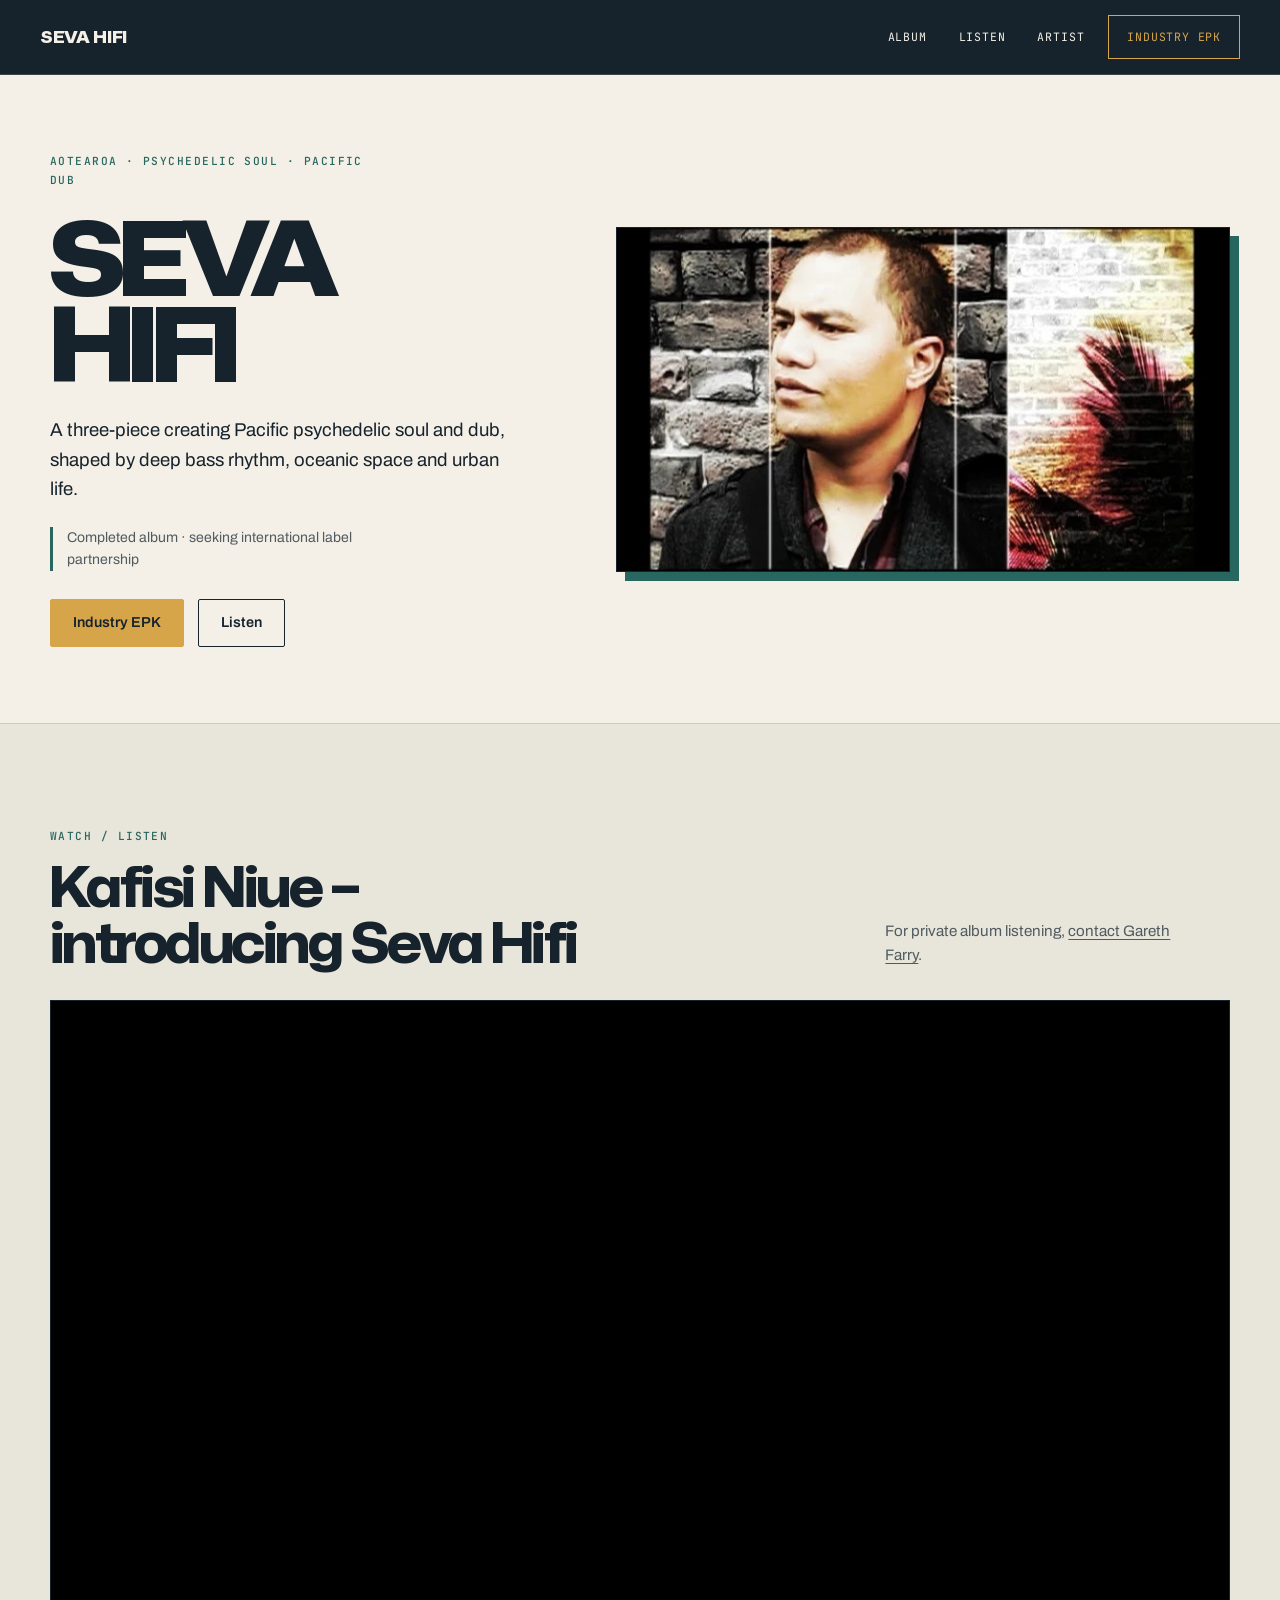
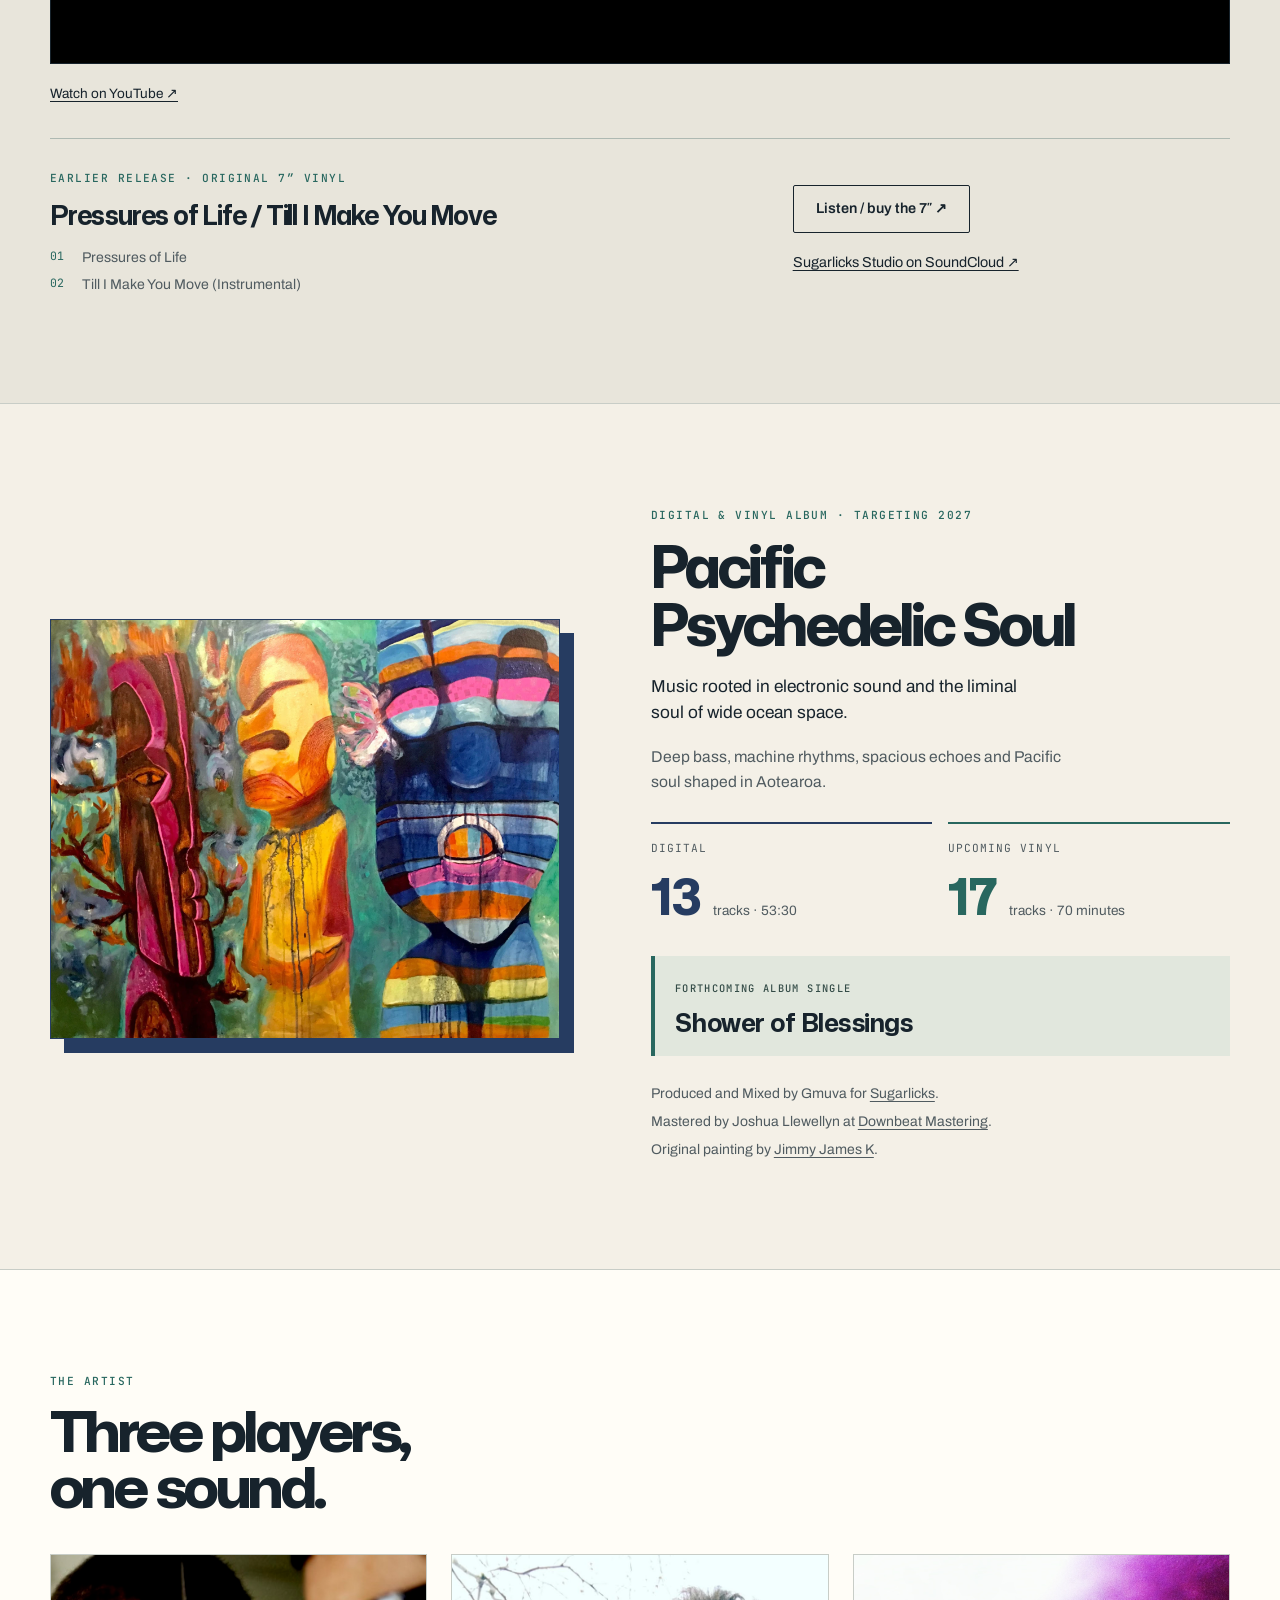
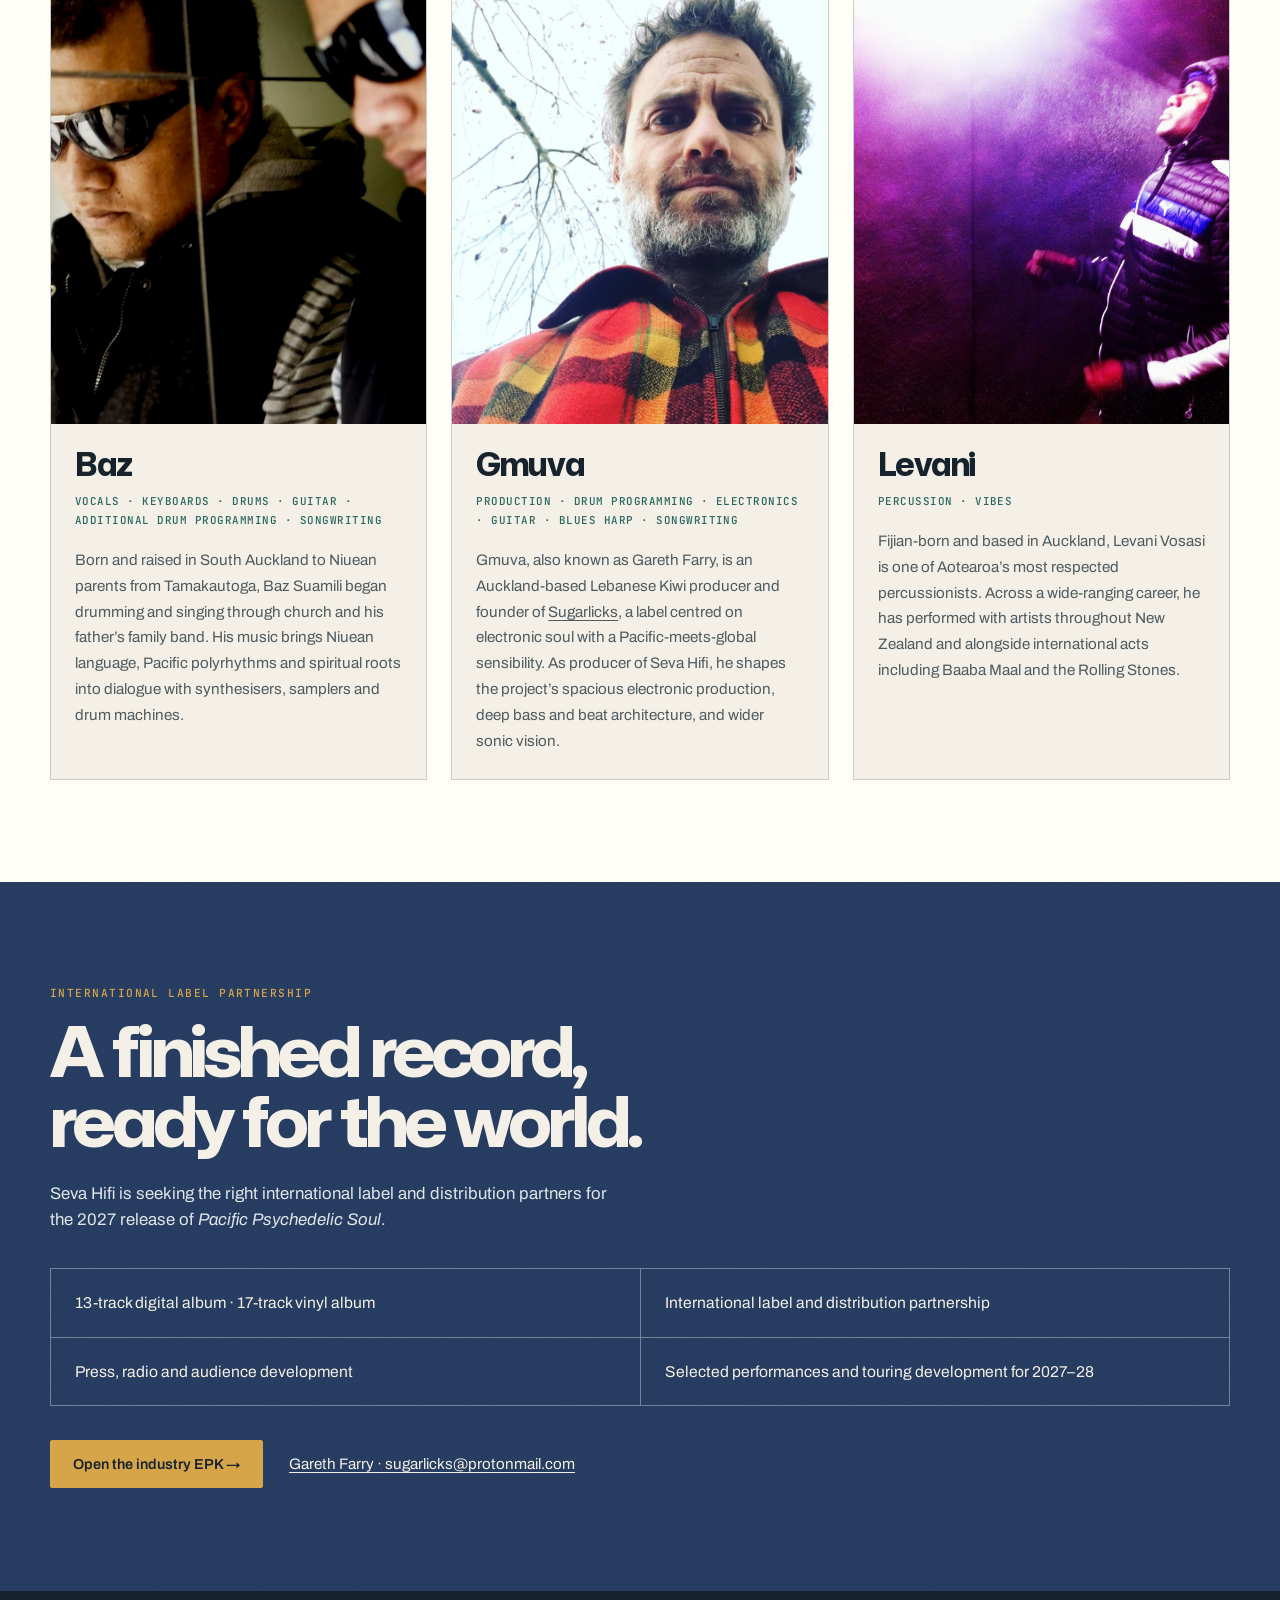
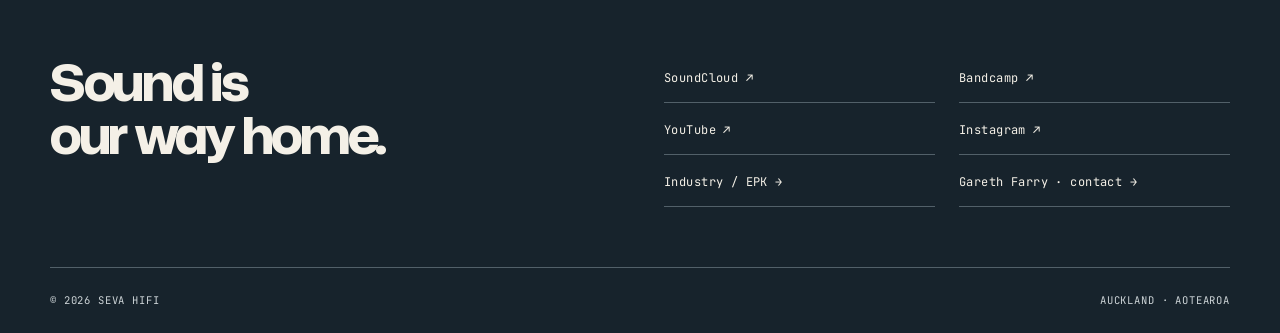
==== index.html @ 287fcb48 "Rebuild artist homepage around listening and industry enquiries Add a split hero with the full lands" ====
<!doctype html>
<html lang="en-NZ">
<head>
<meta charset="utf-8"/>
<meta name="viewport" content="width=device-width, initial-scale=1"/>
<title>Seva Hifi – Pacific Psychedelic Soul</title>
<meta name="description" content="Seva Hifi makes Pacific psychedelic soul and dub. Explore Pacific Psychedelic Soul, hear the music and open the industry EPK."/>
<meta property="og:title" content="Seva Hifi – Pacific Psychedelic Soul"/>
<meta property="og:description" content="A completed album seeking an international label partner. Pacific Psychedelic Soul: 13 tracks digital, 17 tracks vinyl."/>
<meta property="og:image" content="assets/images/seva-hifi-social-preview.jpg"/>
<meta property="og:type" content="website"/>
<meta name="theme-color" content="#f4f0e7"/>
<link href="favicon.svg" rel="icon" type="image/svg+xml"/>
<link href="https://fonts.googleapis.com" rel="preconnect"/>
<link href="https://fonts.gstatic.com" rel="preconnect" crossorigin/>
<link href="https://fonts.googleapis.com/css2?family=Archivo:wght@400;500;600&amp;family=JetBrains+Mono:wght@400;500&amp;display=swap" rel="stylesheet"/>
<link href="assets/fonts/Mona-Sans.woff2" rel="preload" as="font" type="font/woff2" crossorigin="anonymous"/>
<link href="assets/css/style.css?v=4-layout" rel="stylesheet"/>
</head>
<body>
<a class="skip-link" href="#main">Skip to content</a>
<nav class="site-nav" aria-label="Main navigation">
  <div class="nav-inner">
    <a class="nav-mark" href="#top">Seva Hifi</a>
    <div class="nav-links">
      <a href="#album">Album</a>
      <a class="nav-secondary" href="#watch">Listen</a>
      <a class="nav-secondary" href="#artists">Artist</a>
      <a class="nav-epk" href="epk/">Industry EPK</a>
    </div>
  </div>
</nav>
<main id="main">
<section class="hero" id="top" aria-labelledby="artist-name">
  <div class="section-inner hero-grid">
    <div class="hero-copy">
      <p class="eyebrow">Aotearoa · Psychedelic soul · Pacific dub</p>
      <h1 class="wordmark" id="artist-name">Seva<br/>Hifi</h1>
      <p class="hero-intro">A three-piece creating Pacific psychedelic soul and dub, shaped by deep bass rhythm, oceanic space and urban life.</p>
      <p class="hero-status">Completed album · seeking international label partnership</p>
      <div class="actions hero-actions">
        <a class="button button-primary" href="epk/">Industry EPK</a>
        <a class="button button-secondary" href="#watch">Listen</a>
      </div>
    </div>
    <figure class="hero-photo">
      <picture>
        <source srcset="assets/images/baz-poster-hero.webp" type="image/webp"/>
        <img src="assets/images/baz-poster-hero.jpg" alt="Baz Suamili, vocalist of Seva Hifi, against a brick wall" width="640" height="359" fetchpriority="high"/>
      </picture>
    </figure>
  </div>
</section>
<section class="section watch-section" id="watch" aria-labelledby="watch-title">
  <div class="section-inner">
    <div class="watch-heading">
      <div>
        <p class="kicker">Watch / listen</p>
        <h2 id="watch-title">Kafisi Niue –<br/>introducing Seva Hifi</h2>
      </div>
      <p class="watch-intro">For private album listening, <a href="mailto:sugarlicks@protonmail.com?subject=Seva%20Hifi%20%E2%80%93%20private%20album%20listening">contact Gareth Farry</a>.</p>
    </div>
    <div class="video-embed"><iframe id="seva-video" src="https://www.youtube-nocookie.com/embed/HJduRPhpvyc?enablejsapi=1&amp;playsinline=1&amp;origin=https%3A%2F%2Fsugarlicks.github.io" title="Kafisi Niue – introducing Seva Hifi" loading="lazy" referrerpolicy="strict-origin-when-cross-origin" allow="accelerometer; encrypted-media; gyroscope; picture-in-picture; web-share" allowfullscreen></iframe></div>
    <p class="watch-note"><a href="https://www.youtube.com/watch?v=HJduRPhpvyc" target="_blank" rel="noopener">Watch on YouTube ↗</a></p>
    <aside class="catalogue-release" id="first-transmission" aria-labelledby="seven-inch-title">
      <div class="catalogue-copy">
        <p class="kicker">Earlier release · original 7″ vinyl</p>
        <h3 id="seven-inch-title">Pressures of Life / Till I Make You Move</h3>
        <ol class="track-list"><li><span class="track-no">01</span><span>Pressures of Life</span><span></span></li><li><span class="track-no">02</span><span>Till I Make You Move (Instrumental)</span><span></span></li></ol>
      </div>
      <div class="release-actions">
        <a class="button button-secondary" href="https://sevahifi.bandcamp.com/album/pressures-of-life" target="_blank" rel="noopener">Listen / buy the 7″ ↗</a>
        <a class="text-link" href="https://soundcloud.com/sugarlicks_studio" target="_blank" rel="noopener">Sugarlicks Studio on SoundCloud ↗</a>
      </div>
    </aside>
  </div>
</section>
<section class="section album-section" id="album" aria-labelledby="album-title">
  <div class="section-inner album-grid">
    <figure class="album-art">
      <div class="frame">
        <picture>
          <source srcset="assets/images/pacific-psychedelic-soul-cover.webp" type="image/webp"/>
          <img src="assets/images/pacific-psychedelic-soul-cover.jpg" alt="Pacific Psychedelic Soul cover painting, with layered figures in blue, ochre, green and pink" width="1800" height="1479" loading="lazy"/>
        </picture>
      </div>
    </figure>
    <div class="album-copy">
      <p class="kicker">Digital &amp; vinyl album · targeting 2027</p>
      <h2 id="album-title">Pacific Psychedelic Soul</h2>
      <p class="album-deck">Music rooted in electronic sound and the liminal soul of wide ocean space.</p>
      <p class="album-description">Deep bass, machine rhythms, spacious echoes and Pacific soul shaped in Aotearoa.</p>
      <dl class="album-formats" aria-label="Album formats">
        <div class="format-block">
          <dt>Digital</dt>
          <dd><strong>13</strong><span>tracks · 53:30</span></dd>
        </div>
        <div class="format-block">
          <dt>Upcoming vinyl</dt>
          <dd><strong>17</strong><span>tracks · 70 minutes</span></dd>
        </div>
      </dl>
      <div class="next-single">
        <span class="meta">Forthcoming album single</span>
        <strong>Shower of Blessings</strong>
      </div>
      <div class="album-credits" aria-label="Album credits">
        <p>Produced and Mixed by Gmuva for <a href="https://sugarlicks.bandcamp.com/" target="_blank" rel="noopener">Sugarlicks</a>.</p>
        <p>Mastered by Joshua Llewellyn at <a href="https://www.downbeatmastering.co.nz/" target="_blank" rel="noopener">Downbeat Mastering</a>.</p>
        <p>Original painting by <a href="https://www.koratoras.com/" target="_blank" rel="noopener">Jimmy James K</a>.</p>
      </div>
    </div>
  </div>
</section>
<section class="section artists-section" id="artists" aria-labelledby="musicians-title">
  <div class="section-inner">
    <div class="section-heading">
      <p class="kicker">The artist</p>
      <h2 id="musicians-title">Three players,<br/>one sound.</h2>
    </div>
    <div class="artist-grid">
<article class="artist-card baz reveal"><div class="artist-photo"><img alt="Baz Suamili wearing dark sunglasses" src="assets/images/baz-artist.jpg" width="552" height="552" loading="lazy"/></div><div class="artist-info"><h3>Baz</h3><p class="artist-role">Vocals · Keyboards · Drums · Guitar · Additional drum programming · Songwriting</p><p class="artist-bio">Born and raised in South Auckland to Niuean parents from Tamakautoga, Baz Suamili began drumming and singing through church and his father’s family band. His music brings Niuean language, Pacific polyrhythms and spiritual roots into dialogue with synthesisers, samplers and drum machines.</p></div></article>
<article class="artist-card gmuva reveal"><div class="artist-photo"><img alt="Producer Gmuva in a red checked shirt" src="assets/images/gmuva-artist.png" width="1009" height="1058" loading="lazy"/></div><div class="artist-info"><h3>Gmuva</h3><p class="artist-role">Production · Drum programming · Electronics · Guitar · Blues harp · Songwriting</p><p class="artist-bio">Gmuva, also known as Gareth Farry, is an Auckland-based Lebanese Kiwi producer and founder of <a href="https://sugarlicks.bandcamp.com/" target="_blank" rel="noopener">Sugarlicks</a>, a label centred on electronic soul with a Pacific-meets-global sensibility. As producer of Seva Hifi, he shapes the project’s spacious electronic production, deep bass and beat architecture, and wider sonic vision.</p></div></article>
<article class="artist-card levani reveal"><div class="artist-photo"><img alt="Levani Vosasi performing under purple stage lights" src="assets/images/levani-artist.jpg" width="2048" height="1529" loading="lazy"/></div><div class="artist-info"><h3>Levani</h3><p class="artist-role">Percussion · Vibes</p><p class="artist-bio">Fijian-born and based in Auckland, Levani Vosasi is one of Aotearoa’s most respected percussionists. Across a wide-ranging career, he has performed with artists throughout New Zealand and alongside international acts including Baaba Maal and the Rolling Stones.</p></div></article>
    </div>
  </div>
</section>
<section class="section pitch-section" aria-labelledby="pitch-heading">
  <div class="section-inner">
    <p class="kicker">International label partnership</p>
    <h2 id="pitch-heading">A finished record,<br/>ready for the world.</h2>
    <p class="pitch-copy">Seva Hifi is seeking the right international label and distribution partners for the 2027 release of <em>Pacific Psychedelic Soul</em>.</p>
    <ul class="pitch-list">
      <li>13-track digital album · 17-track vinyl album</li>
      <li>International label and distribution partnership</li>
      <li>Press, radio and audience development</li>
      <li>Selected performances and touring development for 2027–28</li>
    </ul>
    <div class="actions pitch-actions">
      <a class="button button-primary" href="epk/">Open the industry EPK →</a>
      <a class="pitch-email" href="mailto:sugarlicks@protonmail.com">Gareth Farry · sugarlicks@protonmail.com</a>
    </div>
  </div>
</section>
<section class="contact-section" id="contact" aria-labelledby="contact-title">
  <div class="section-inner contact-grid">
    <h2 id="contact-title">Sound is<br/>our way home.</h2>
    <div class="contact-links">
      <a href="https://soundcloud.com/sugarlicks_studio" target="_blank" rel="noopener">SoundCloud ↗</a>
      <a href="https://sevahifi.bandcamp.com/album/pressures-of-life" target="_blank" rel="noopener">Bandcamp ↗</a>
      <a href="https://www.youtube.com/@sugarlicks" target="_blank" rel="noopener">YouTube ↗</a>
      <a href="https://www.instagram.com/sevahifi" target="_blank" rel="noopener">Instagram ↗</a>
      <a href="epk/">Industry / EPK →</a>
      <a href="mailto:sugarlicks@protonmail.com">Gareth Farry · contact →</a>
    </div>
  </div>
</section>
</main>
<footer class="site-footer">
  <div class="section-inner footer-inner">
    <span>© <span data-current-year>2026</span> Seva Hifi</span>
    <span>Auckland · Aotearoa</span>
  </div>
</footer>
<script src="assets/js/site.js?v=2"></script>
</body>
</html>
---- assets/css/style.css ----
@font-face {
  font-family: "Mona Sans";
  src: url("../fonts/Mona-Sans.woff2") format("woff2");
  font-style: normal;
  font-weight: 200 900;
  font-stretch: 75% 125%;
  font-display: swap;
}

:root {
  --ink: #17232c;
  --paper: #f4f0e7;
  --paper-deep: #e8e5db;
  --white: #fffdf7;
  --indigo: #263c61;
  --teal: #28675f;
  --ochre: #d7a549;
  --muted: #505b60;
  --muted-on-dark: #cdd4d7;
  --line: #c8cdc7;
  --max: 1180px;
}

* { box-sizing: border-box; }
html { scroll-behavior: smooth; scroll-padding-top: 88px; }
body {
  margin: 0;
  background: var(--paper);
  color: var(--ink);
  font-family: "Archivo", Arial, sans-serif;
  line-height: 1.6;
}
img { display: block; max-width: 100%; height: auto; }
picture { display: block; }
figure, dl, dd { margin: 0; }
a { color: inherit; text-underline-offset: .2em; }
button, a { -webkit-tap-highlight-color: transparent; }
a:focus-visible, button:focus-visible {
  outline: 3px solid var(--teal);
  outline-offset: 5px;
}
h1, h2, h3 {
  font-family: "Mona Sans", "Arial Black", Arial, sans-serif;
  font-weight: 780;
  font-variation-settings: "wght" 780, "wdth" 108, "opsz" 72;
  line-height: 1;
  letter-spacing: -.045em;
}
h2 { margin: 10px 0 24px; font-size: clamp(2.2rem, 4.4vw, 4rem); }
h3 { margin: 0; }
p { margin: 0 0 18px; }
.section-inner { width: min(var(--max), calc(100% - 80px)); margin-inline: auto; }
.section { padding-block: clamp(64px, 8vw, 112px); }
.eyebrow, .kicker, .meta {
  font-family: "JetBrains Mono", monospace;
  font-size: .7rem;
  font-weight: 500;
  line-height: 1.7;
  letter-spacing: .13em;
  text-transform: uppercase;
}
.kicker, .eyebrow { color: var(--teal); }
.kicker { margin-bottom: 12px; }
.skip-link {
  position: fixed; top: -100px; left: 16px; z-index: 200;
  padding: 12px 18px; background: var(--ochre); color: var(--ink);
}
.skip-link:focus { top: 12px; }

.site-nav {
  position: sticky; top: 0; z-index: 100;
  background: var(--ink); color: var(--paper);
  border-bottom: 1px solid rgba(244,240,231,.16);
}
.nav-inner {
  width: min(1320px, calc(100% - 80px)); margin-inline: auto;
  min-height: 74px; display: flex; align-items: center;
  justify-content: space-between; gap: 24px;
}
.nav-mark {
  font-family: "Mona Sans", "Arial Black", Arial, sans-serif;
  font-size: 1.04rem; font-weight: 850;
  font-variation-settings: "wght" 850, "wdth" 115;
  letter-spacing: -.02em; text-transform: uppercase; text-decoration: none;
  flex-shrink: 0;
}
.nav-links { display: flex; align-items: center; gap: 16px; }
.nav-links a {
  min-height: 44px; display: inline-flex; align-items: center; padding: 8px;
  color: var(--paper); font-family: "JetBrains Mono", monospace;
  font-size: .72rem; letter-spacing: .07em; text-transform: uppercase; text-decoration: none;
}
.nav-links a:hover { color: var(--ochre); }
.nav-links a.nav-epk {
  padding-inline: 18px; border: 1px solid var(--ochre); color: var(--ochre);
}
.nav-links a.nav-epk:hover { background: var(--ochre); color: var(--ink); }
.site-nav a:focus-visible { outline-color: var(--ochre); }

.hero { padding-block: clamp(40px, 6vw, 84px); }
.hero-grid {
  display: grid; grid-template-columns: minmax(0,.9fr) minmax(0,1.1fr);
  gap: clamp(32px, 5vw, 72px); align-items: center;
}
.hero-copy { min-width: 0; }
.hero .eyebrow { max-width: 48ch; margin-bottom: 24px; }
.wordmark {
  margin: 0 0 30px; font-size: clamp(4.5rem, 8vw, 7.8rem);
  font-weight: 850; font-variation-settings: "wght" 850, "wdth" 120, "opsz" 72;
  line-height: .84; letter-spacing: -.055em; text-transform: uppercase;
}
.hero-intro { max-width: 42ch; margin-bottom: 22px; font-size: clamp(1rem,1.45vw,1.17rem); }
.hero-status {
  max-width: 40ch; padding-left: 14px; border-left: 3px solid var(--teal);
  color: var(--muted); font-size: .88rem; line-height: 1.55;
}
.hero-photo {
  min-width: 0; margin: 0;
  border: 1px solid var(--ink); box-shadow: 9px 9px 0 var(--teal);
}
.hero-photo picture, .hero-photo img {
  display: block; width: 100%; height: auto;
}
.actions { display: flex; flex-wrap: wrap; align-items: center; gap: 14px; }
.hero-actions { margin-top: 28px; }
.button {
  display: inline-flex; min-height: 48px; justify-content: center; align-items: center;
  padding: 12px 22px; border: 1px solid transparent; border-radius: 2px;
  font-family: "Archivo", Arial, sans-serif; font-size: .9rem;
  font-weight: 600; line-height: 1.3; text-decoration: none;
  transition: background-color .18s ease, color .18s ease;
}
.button-primary { background: var(--ochre); border-color: var(--ochre); color: var(--ink); }
.button-primary:hover { background: #e7ba63; border-color: #e7ba63; }
.button-secondary { border-color: var(--ink); color: var(--ink); background: transparent; }
.button-secondary:hover { background: var(--ink); color: var(--paper); }
.text-link { display: inline-flex; min-height: 44px; align-items: center; font-size: .9rem; }

.watch-section { background: var(--paper-deep); border-block: 1px solid var(--line); }
.watch-heading {
  display: grid; grid-template-columns: minmax(0,1.5fr) minmax(0,.65fr);
  gap: 40px; align-items: end; margin-bottom: 30px;
}
.watch-heading h2 { max-width: 21ch; margin-bottom: 0; }
.watch-intro { margin: 0 0 3px; color: var(--muted); font-size: .95rem; max-width: 32ch; }
.video-embed { aspect-ratio: 16/9; width: 100%; background: #000; border: 1px solid var(--ink); }
.video-embed iframe { display: block; width: 100%; height: 100%; border: 0; }
.watch-note { margin: 8px 0 0; font-size: .85rem; }
.watch-note a { display: inline-flex; min-height: 44px; align-items: center; }
.catalogue-release {
  display: grid; grid-template-columns: minmax(0,1.3fr) minmax(0,.8fr);
  gap: 32px; padding-top: 30px; margin-top: 22px; border-top: 1px solid #aeb9b2;
}
.catalogue-release h3 {
  max-width: 30ch; font-size: clamp(1.3rem,2.1vw,1.7rem);
  line-height: 1.15; font-variation-settings: "wght" 720, "wdth" 100;
}
.track-list { list-style: none; padding: 0; margin: 16px 0 0; }
.track-list li {
  display: grid; grid-template-columns: 24px minmax(0,1fr) auto; gap: 8px;
  margin: 4px 0; font-size: .88rem; color: var(--muted);
}
.track-no { color: var(--teal); font-family: "JetBrains Mono", monospace; font-size: .72rem; }
.release-actions { display: flex; flex-direction: column; align-items: flex-start; justify-content: center; gap: 8px; }

.album-section { background: var(--paper); }
.album-grid {
  display: grid; grid-template-columns: minmax(0,.95fr) minmax(0,1.05fr);
  gap: clamp(40px, 6vw, 88px); align-items: center;
}
.album-art { min-width: 0; padding: 0 14px 14px 0; }
.album-art .frame { border: 1px solid var(--indigo); box-shadow: 14px 14px 0 var(--indigo); }
.album-art img { width: 100%; height: auto; }
.album-copy { min-width: 0; }
.album-copy h2 {
  max-width: 13ch; margin: 12px 0 22px;
  font-size: clamp(2.4rem,4.6vw,4.7rem);
  font-variation-settings: "wght" 780, "wdth" 100, "opsz" 72;
  line-height: .98;
}
.album-deck { max-width: 38ch; font-size: 1.08rem; line-height: 1.5; }
.album-description { max-width: 46ch; color: var(--muted); font-size: .98rem; }
.album-formats { display: grid; grid-template-columns: repeat(2,minmax(0,1fr)); gap: 16px; margin: 28px 0; }
.format-block { border-top: 2px solid var(--indigo); padding: 16px 0 4px; }
.format-block:last-child { border-color: var(--teal); }
.format-block dt {
  margin-bottom: 10px; color: var(--muted);
  font-family: "JetBrains Mono", monospace; font-size: .7rem;
  letter-spacing: .09em; text-transform: uppercase;
}
.format-block dd { display: flex; flex-wrap: wrap; align-items: baseline; column-gap: 12px; }
.format-block strong {
  color: var(--indigo); font-family: "Mona Sans", Arial, sans-serif;
  font-size: 3.15rem; font-weight: 780; line-height: 1.1;
}
.format-block:last-child strong { color: var(--teal); }
.format-block span { font-size: .85rem; color: var(--muted); }
.next-single { padding: 18px 20px; border-left: 4px solid var(--teal); background: #e1e7dd; }
.next-single .meta { color: #344c47; font-size: .65rem; }
.next-single strong {
  display: block; margin-top: 8px;
  font-family: "Mona Sans", Arial, sans-serif; font-size: clamp(1.3rem,2vw,1.7rem);
  font-weight: 720; line-height: 1.2; letter-spacing: -.02em;
}
.album-credits { margin-top: 26px; font-size: .875rem; line-height: 1.65; color: var(--muted); }
.album-credits p { margin: 0 0 5px; }

.artists-section { background: var(--white); border-top: 1px solid var(--line); }
.section-heading { margin-bottom: 38px; }
.section-heading h2 { margin-bottom: 0; }
.artist-grid { display: grid; grid-template-columns: repeat(3,minmax(0,1fr)); gap: 24px; }
.artist-card {
  display: flex; flex-direction: column; min-width: 0;
  border: 1px solid var(--line); background: var(--paper);
}
.artist-photo { aspect-ratio: 4/5; background: var(--paper-deep); overflow: hidden; }
.artist-photo img { width: 100%; height: 100%; object-fit: cover; }
.artist-card.baz img { object-position: 50% 28%; }
.artist-card.gmuva img { object-position: 50% 35%; }
.artist-card.levani img { object-position: 50% 24%; }
.artist-info { padding: 24px; }
.artist-info h3 {
  margin-bottom: 12px; font-size: 2rem;
  font-variation-settings: "wght" 780, "wdth" 105;
}
.artist-role {
  color: var(--teal); font-family: "JetBrains Mono", monospace;
  font-size: .68rem; font-weight: 500; line-height: 1.75;
  letter-spacing: .045em; text-transform: uppercase;
  margin: 0 0 18px;
}
.artist-bio { max-width: 44ch; margin: 0; font-size: .95rem; line-height: 1.7; color: var(--muted); }

.pitch-section {
  position: relative; color: var(--paper); background: var(--indigo);
  background-image: repeating-linear-gradient(120deg,transparent,transparent 5px,rgba(244,240,231,.014) 5px,rgba(244,240,231,.014) 6px);
}
.pitch-section .kicker { color: var(--ochre); }
.pitch-section h2 {
  max-width: 22ch; font-size: clamp(2.6rem,5.4vw,5.2rem); line-height: 1.02;
  font-variation-settings: "wght" 780, "wdth" 108, "opsz" 72;
}
.pitch-copy { max-width: 58ch; color: #e0e5e7; font-size: 1.05rem; }
.pitch-list {
  display: grid; grid-template-columns: repeat(2,minmax(0,1fr));
  margin: 34px 0; padding: 0; list-style: none;
  border-top: 1px solid #74839a; border-left: 1px solid #74839a;
}
.pitch-list li {
  padding: 22px 24px; border-right: 1px solid #74839a; border-bottom: 1px solid #74839a;
  font-size: .98rem; line-height: 1.5;
}
.pitch-actions { gap: 14px 26px; }
.pitch-email {
  min-height: 48px; display: inline-flex; align-items: center;
  font-size: .95rem; overflow-wrap: anywhere;
}
.pitch-section a:focus-visible { outline-color: var(--ochre); }

.contact-section { padding-block: 64px 36px; background: var(--ink); color: var(--paper); }
.contact-grid { display: grid; grid-template-columns: minmax(0,1fr) minmax(0,1fr); gap: 48px; align-items: start; }
.contact-grid h2 { margin: 0; font-size: clamp(2.1rem,4vw,3.4rem); line-height: 1.05; }
.contact-links { display: grid; grid-template-columns: repeat(2,minmax(0,1fr)); gap: 4px 24px; }
.contact-links a {
  display: flex; align-items: center; min-height: 48px; padding-block: 10px;
  border-bottom: 1px solid #526069; font-family: "JetBrains Mono", monospace;
  font-size: .75rem; letter-spacing: .035em; text-decoration: none;
}
.contact-links a:hover { color: var(--ochre); }
.contact-section a:focus-visible { outline-color: var(--ochre); }
.site-footer { background: var(--ink); color: var(--muted-on-dark); padding-block: 24px; }
.footer-inner {
  display: flex; justify-content: space-between; gap: 20px;
  border-top: 1px solid #526069; padding-top: 24px;
  font-family: "JetBrains Mono", monospace; font-size: .66rem;
  letter-spacing: .08em; text-transform: uppercase;
}
.reveal { opacity: 1; transform: none; }

@media (max-width: 900px) {
  .hero-grid { grid-template-columns: minmax(0,1fr) minmax(0,1fr); gap: 32px; }
  .wordmark { font-size: clamp(4rem,8.5vw,6rem); }
  .album-grid { gap: 36px; }
  .artist-grid { gap: 16px; }
  .artist-info { padding: 20px; }
}
@media (max-width: 800px) {
  .section-inner, .nav-inner { width: calc(100% - 40px); }
  .hero-grid, .album-grid, .watch-heading, .catalogue-release, .contact-grid { grid-template-columns: minmax(0,1fr); }
  .hero { padding-block: 38px 48px; }
  .wordmark { font-size: clamp(4rem,16vw,6.5rem); margin-bottom: 24px; }
  .hero-intro { max-width: 42ch; font-size: 1.05rem; }
  .hero-photo { max-width: 640px; margin-top: 8px; margin-right: 9px; }
  .watch-heading { gap: 22px; }
  .watch-intro { max-width: 48ch; }
  .catalogue-release { gap: 24px; }
  .album-grid { gap: 42px; }
  .album-art { width: min(560px,100%); }
  .album-copy h2 { font-size: clamp(2.35rem,7vw,3.9rem); }
  .artist-grid { grid-template-columns: minmax(0,1fr); gap: 30px; }
  .artist-card { width: min(560px,100%); margin-inline: auto; }
  .artist-info { padding: 26px; }
  .contact-grid { gap: 30px; }
}
@media (max-width: 560px) {
  .nav-inner { width: calc(100% - 32px); min-height: 66px; gap: 12px; }
  .nav-mark { font-size: .88rem; }
  .nav-links { gap: 6px; }
  .nav-links a { font-size: .66rem; padding-inline: 8px; }
  .nav-links a.nav-epk { padding-inline: 12px; }
  .nav-links .nav-secondary { display: none; }
  .hero .eyebrow { max-width: 39ch; font-size: .65rem; }
  .section { padding-block: 56px; }
  .watch-heading h2 { font-size: clamp(2rem,7vw,2.5rem); }
  .album-copy h2 { font-size: clamp(2.3rem,8vw,3rem); }
  .album-formats { gap: 20px; }
  .format-block dd { display: block; }
  .format-block span { display: block; margin-top: 5px; }
  .pitch-section h2 { font-size: clamp(2.4rem,8vw,3.2rem); }
  .pitch-list { grid-template-columns: minmax(0,1fr); }
  .pitch-list li { padding: 18px; }
  .pitch-actions { align-items: flex-start; }
  .pitch-email { max-width: 100%; font-size: .88rem; }
  .contact-links { gap: 4px 18px; }
  .contact-links a { font-size: .7rem; }
  .footer-inner { flex-direction: column; gap: 8px; }
}
@media (prefers-reduced-motion: reduce) {
  html { scroll-behavior: auto; }
  *, *::before, *::after { animation: none !important; transition: none !important; }
}
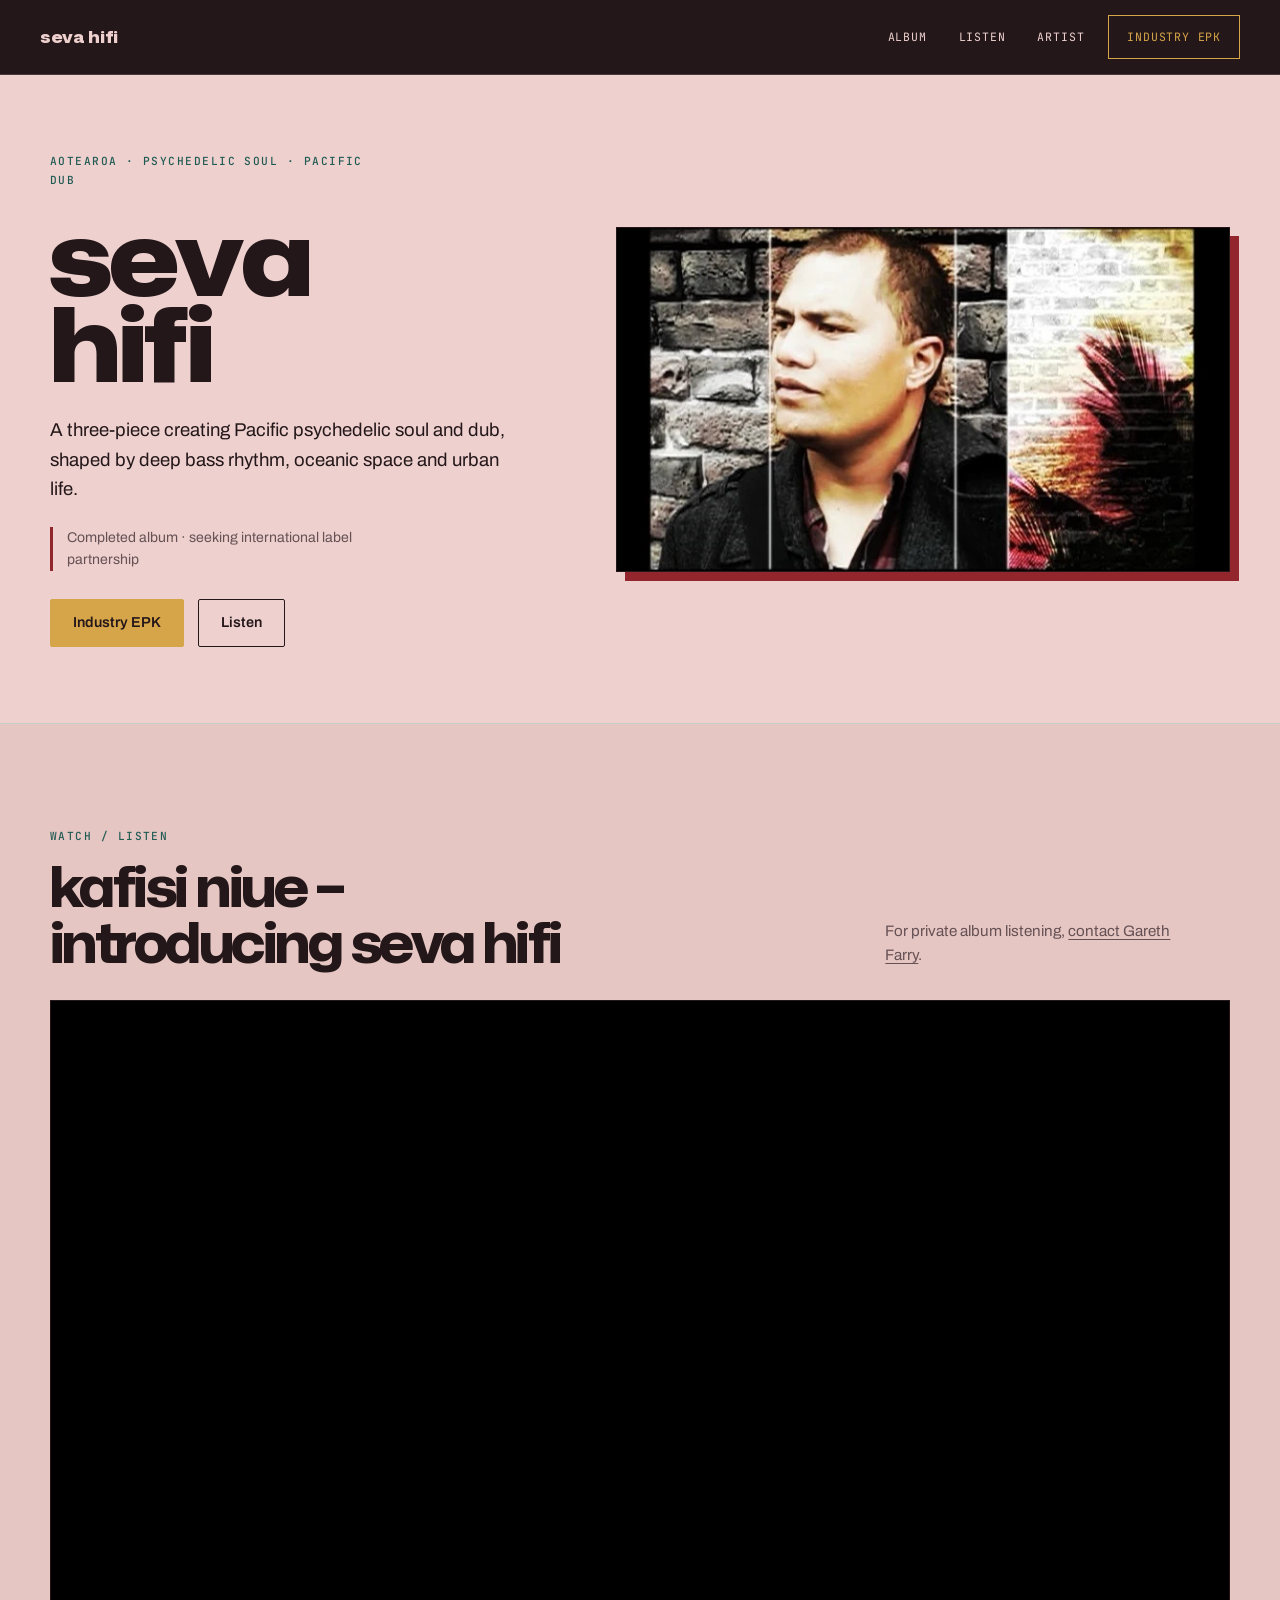
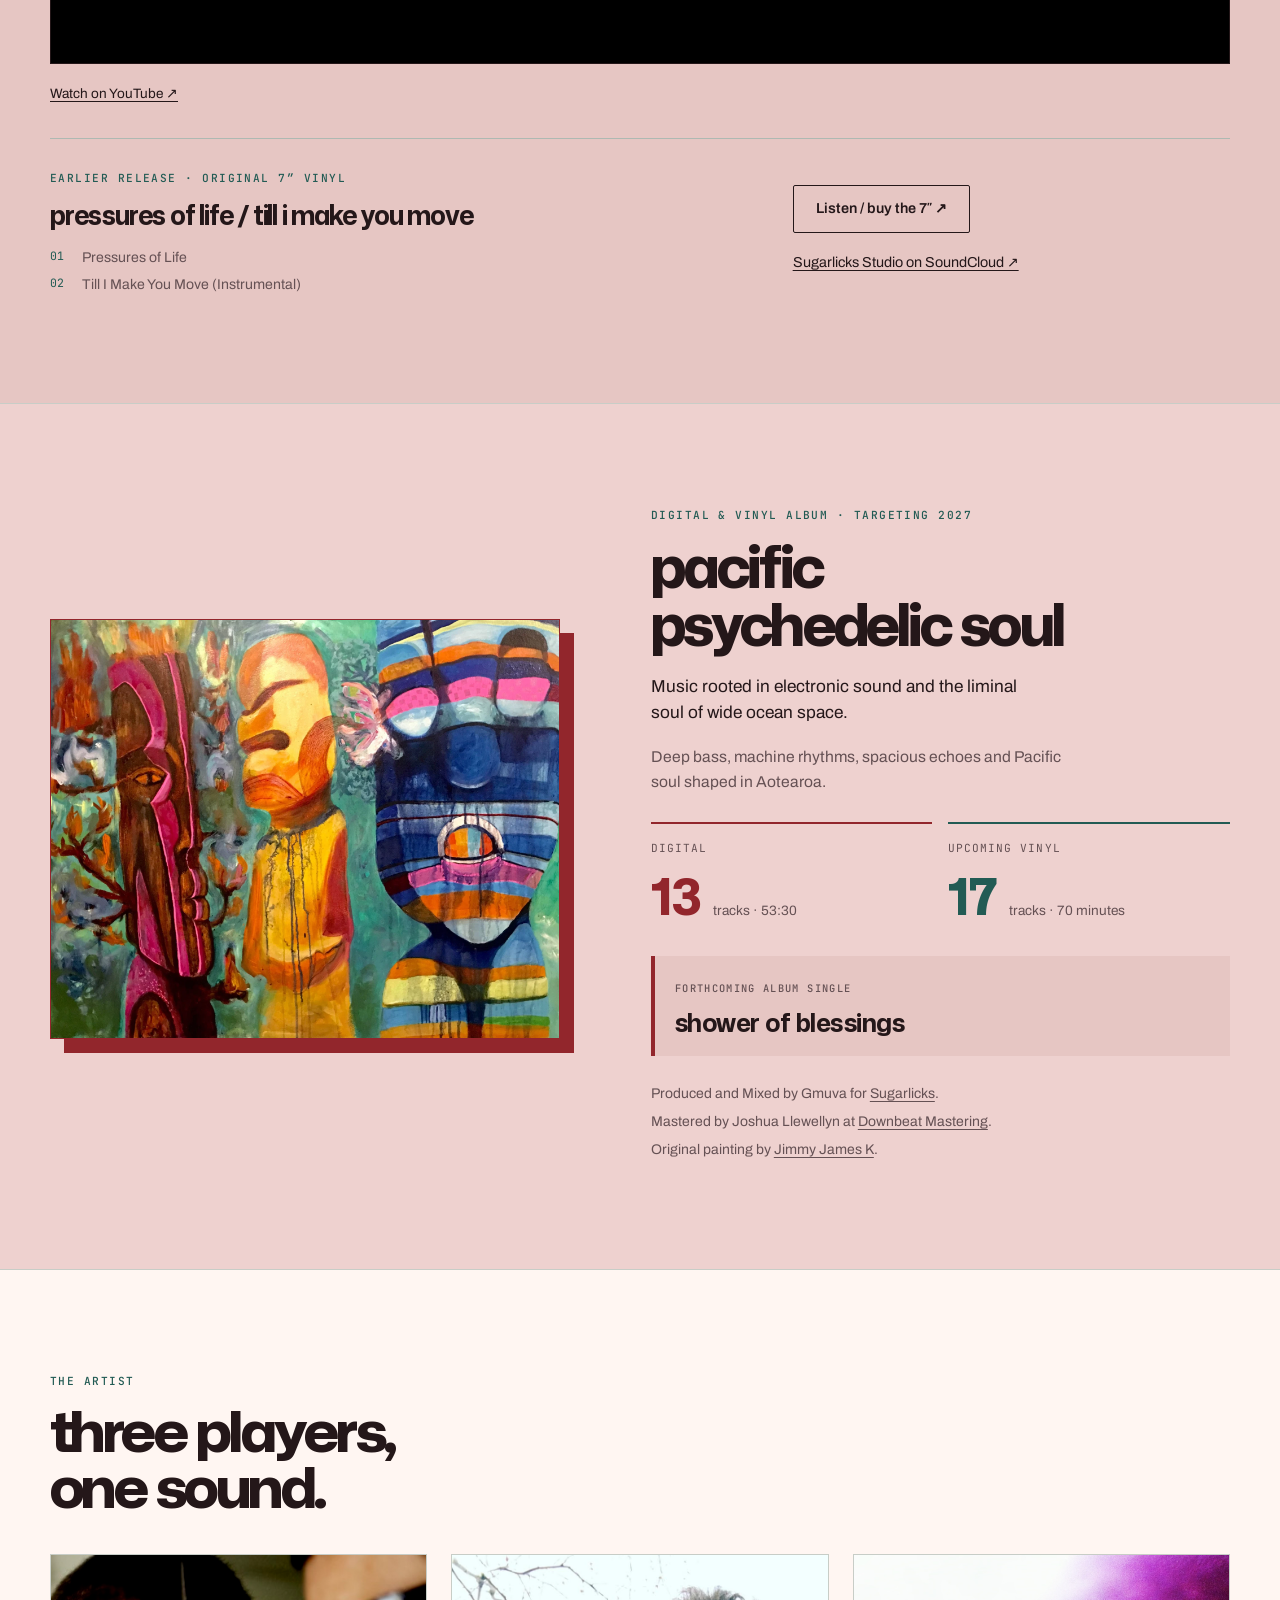
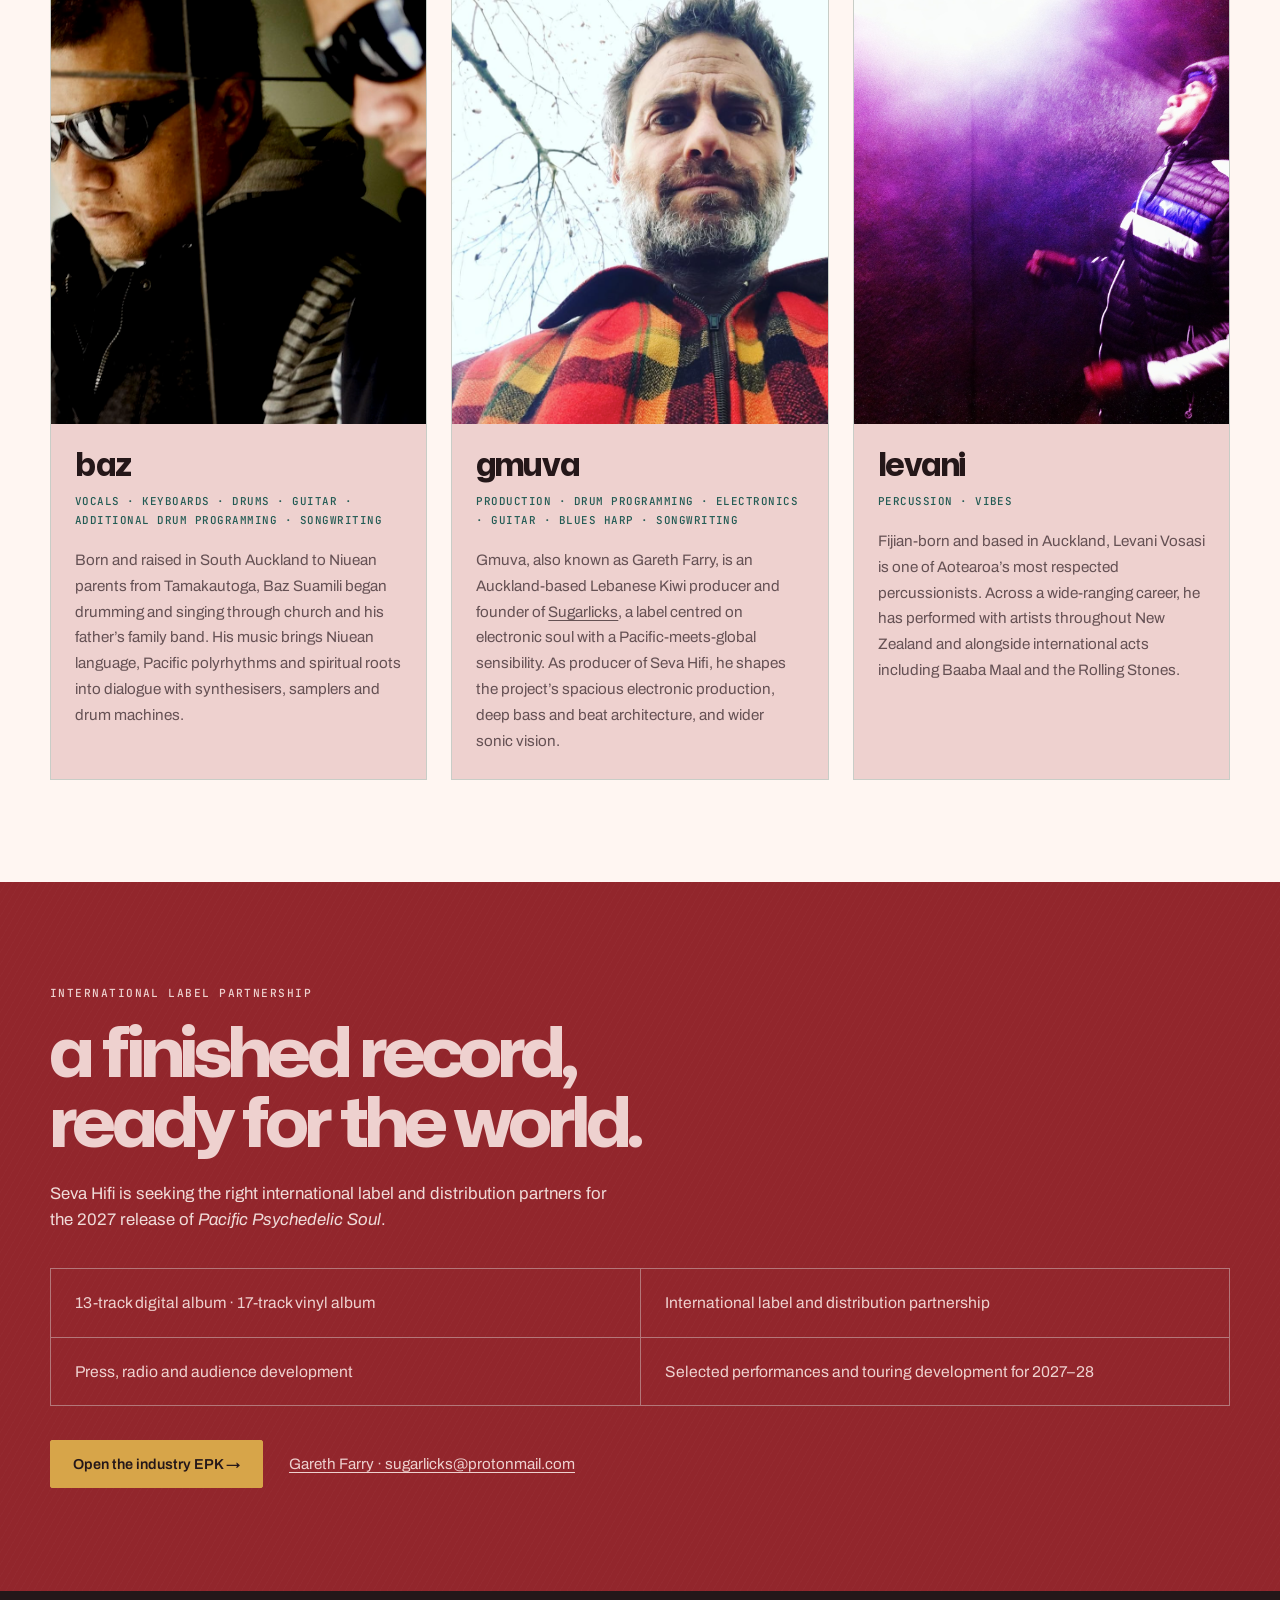
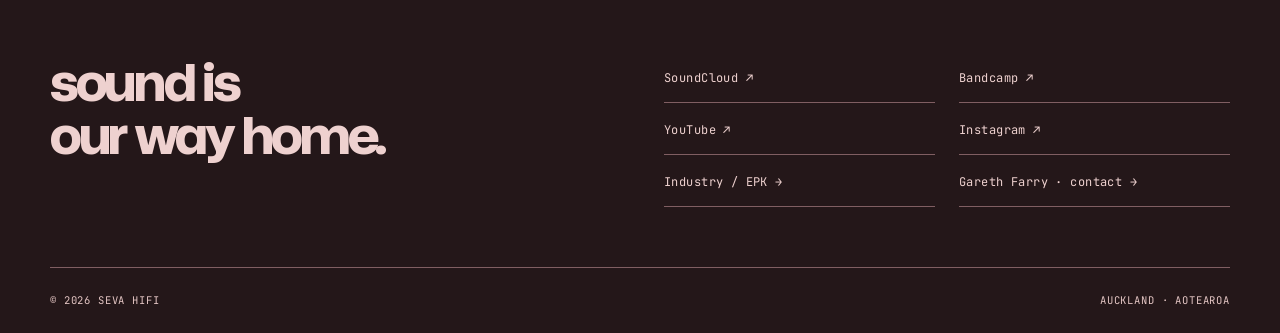
==== commit 8af36b50: "Use lowercase display type and artwork red with light rose" ====
--- a/index.html
+++ b/index.html
@@ -9,19 +9,19 @@
 <meta property="og:description" content="A completed album seeking an international label partner. Pacific Psychedelic Soul: 13 tracks digital, 17 tracks vinyl."/>
 <meta property="og:image" content="assets/images/seva-hifi-social-preview.jpg"/>
 <meta property="og:type" content="website"/>
-<meta name="theme-color" content="#f4f0e7"/>
+<meta name="theme-color" content="#eed1cf"/>
 <link href="favicon.svg" rel="icon" type="image/svg+xml"/>
 <link href="https://fonts.googleapis.com" rel="preconnect"/>
 <link href="https://fonts.gstatic.com" rel="preconnect" crossorigin/>
 <link href="https://fonts.googleapis.com/css2?family=Archivo:wght@400;500;600&amp;family=JetBrains+Mono:wght@400;500&amp;display=swap" rel="stylesheet"/>
 <link href="assets/fonts/Mona-Sans.woff2" rel="preload" as="font" type="font/woff2" crossorigin="anonymous"/>
-<link href="assets/css/style.css?v=4-layout" rel="stylesheet"/>
+<link href="assets/css/style.css?v=5-red-rose" rel="stylesheet"/>
 </head>
 <body>
 <a class="skip-link" href="#main">Skip to content</a>
 <nav class="site-nav" aria-label="Main navigation">
   <div class="nav-inner">
-    <a class="nav-mark" href="#top">Seva Hifi</a>
+    <a class="nav-mark" href="#top">seva hifi</a>
     <div class="nav-links">
       <a href="#album">Album</a>
       <a class="nav-secondary" href="#watch">Listen</a>
@@ -35,7 +35,7 @@
   <div class="section-inner hero-grid">
     <div class="hero-copy">
       <p class="eyebrow">Aotearoa · Psychedelic soul · Pacific dub</p>
-      <h1 class="wordmark" id="artist-name">Seva<br/>Hifi</h1>
+      <h1 class="wordmark" id="artist-name">seva<br/>hifi</h1>
       <p class="hero-intro">A three-piece creating Pacific psychedelic soul and dub, shaped by deep bass rhythm, oceanic space and urban life.</p>
       <p class="hero-status">Completed album · seeking international label partnership</p>
       <div class="actions hero-actions">
--- a/assets/css/style.css
+++ b/assets/css/style.css
@@ -8,15 +8,15 @@
 }
 
 :root {
-  --ink: #17232c;
-  --paper: #f4f0e7;
-  --paper-deep: #e8e5db;
-  --white: #fffdf7;
-  --indigo: #263c61;
-  --teal: #28675f;
+  --ink: #241719;
+  --paper: #eed1cf;
+  --paper-deep: #e6c6c3;
+  --white: #fff6f2;
+  --red: #92262c;
+  --teal: #225b54;
   --ochre: #d7a549;
-  --muted: #505b60;
-  --muted-on-dark: #cdd4d7;
+  --muted: #655154;
+  --muted-on-dark: #e4c6c4;
   --line: #c8cdc7;
   --max: 1180px;
 }
@@ -45,6 +45,10 @@
   font-variation-settings: "wght" 780, "wdth" 108, "opsz" 72;
   line-height: 1;
   letter-spacing: -.045em;
+
+  text-transform: lowercase;
+  font-feature-settings: "liga" 0, "clig" 0, "calt" 0;
+  font-variant-ligatures: none;
 }
 h2 { margin: 10px 0 24px; font-size: clamp(2.2rem, 4.4vw, 4rem); }
 h3 { margin: 0; }
@@ -81,8 +85,11 @@
   font-family: "Mona Sans", "Arial Black", Arial, sans-serif;
   font-size: 1.04rem; font-weight: 850;
   font-variation-settings: "wght" 850, "wdth" 115;
-  letter-spacing: -.02em; text-transform: uppercase; text-decoration: none;
+  letter-spacing: -.02em; text-transform: lowercase; text-decoration: none;
   flex-shrink: 0;
+
+  font-feature-settings: "liga" 0, "clig" 0, "calt" 0;
+  font-variant-ligatures: none;
 }
 .nav-links { display: flex; align-items: center; gap: 16px; }
 .nav-links a {
@@ -107,16 +114,18 @@
 .wordmark {
   margin: 0 0 30px; font-size: clamp(4.5rem, 8vw, 7.8rem);
   font-weight: 850; font-variation-settings: "wght" 850, "wdth" 120, "opsz" 72;
-  line-height: .84; letter-spacing: -.055em; text-transform: uppercase;
+  line-height: .84; letter-spacing: -.02em; text-transform: lowercase;
+
+  font-kerning: none;
 }
 .hero-intro { max-width: 42ch; margin-bottom: 22px; font-size: clamp(1rem,1.45vw,1.17rem); }
 .hero-status {
-  max-width: 40ch; padding-left: 14px; border-left: 3px solid var(--teal);
+  max-width: 40ch; padding-left: 14px; border-left: 3px solid var(--red);
   color: var(--muted); font-size: .88rem; line-height: 1.55;
 }
 .hero-photo {
   min-width: 0; margin: 0;
-  border: 1px solid var(--ink); box-shadow: 9px 9px 0 var(--teal);
+  border: 1px solid var(--ink); box-shadow: 9px 9px 0 var(--red);
 }
 .hero-photo picture, .hero-photo img {
   display: block; width: 100%; height: auto;
@@ -169,7 +178,7 @@
   gap: clamp(40px, 6vw, 88px); align-items: center;
 }
 .album-art { min-width: 0; padding: 0 14px 14px 0; }
-.album-art .frame { border: 1px solid var(--indigo); box-shadow: 14px 14px 0 var(--indigo); }
+.album-art .frame { border: 1px solid var(--red); box-shadow: 14px 14px 0 var(--red); }
 .album-art img { width: 100%; height: auto; }
 .album-copy { min-width: 0; }
 .album-copy h2 {
@@ -181,7 +190,7 @@
 .album-deck { max-width: 38ch; font-size: 1.08rem; line-height: 1.5; }
 .album-description { max-width: 46ch; color: var(--muted); font-size: .98rem; }
 .album-formats { display: grid; grid-template-columns: repeat(2,minmax(0,1fr)); gap: 16px; margin: 28px 0; }
-.format-block { border-top: 2px solid var(--indigo); padding: 16px 0 4px; }
+.format-block { border-top: 2px solid var(--red); padding: 16px 0 4px; }
 .format-block:last-child { border-color: var(--teal); }
 .format-block dt {
   margin-bottom: 10px; color: var(--muted);
@@ -190,17 +199,21 @@
 }
 .format-block dd { display: flex; flex-wrap: wrap; align-items: baseline; column-gap: 12px; }
 .format-block strong {
-  color: var(--indigo); font-family: "Mona Sans", Arial, sans-serif;
+  color: var(--red); font-family: "Mona Sans", Arial, sans-serif;
   font-size: 3.15rem; font-weight: 780; line-height: 1.1;
 }
 .format-block:last-child strong { color: var(--teal); }
 .format-block span { font-size: .85rem; color: var(--muted); }
-.next-single { padding: 18px 20px; border-left: 4px solid var(--teal); background: #e1e7dd; }
-.next-single .meta { color: #344c47; font-size: .65rem; }
+.next-single { padding: 18px 20px; border-left: 4px solid var(--red); background: #e6c6c3; }
+.next-single .meta { color: #655154; font-size: .65rem; }
 .next-single strong {
   display: block; margin-top: 8px;
   font-family: "Mona Sans", Arial, sans-serif; font-size: clamp(1.3rem,2vw,1.7rem);
   font-weight: 720; line-height: 1.2; letter-spacing: -.02em;
+
+  text-transform: lowercase;
+  font-feature-settings: "liga" 0, "clig" 0, "calt" 0;
+  font-variant-ligatures: none;
 }
 .album-credits { margin-top: 26px; font-size: .875rem; line-height: 1.65; color: var(--muted); }
 .album-credits p { margin: 0 0 5px; }
@@ -232,22 +245,22 @@
 .artist-bio { max-width: 44ch; margin: 0; font-size: .95rem; line-height: 1.7; color: var(--muted); }
 
 .pitch-section {
-  position: relative; color: var(--paper); background: var(--indigo);
+  position: relative; color: var(--paper); background: var(--red);
   background-image: repeating-linear-gradient(120deg,transparent,transparent 5px,rgba(244,240,231,.014) 5px,rgba(244,240,231,.014) 6px);
 }
-.pitch-section .kicker { color: var(--ochre); }
+.pitch-section .kicker { color: var(--paper); }
 .pitch-section h2 {
   max-width: 22ch; font-size: clamp(2.6rem,5.4vw,5.2rem); line-height: 1.02;
   font-variation-settings: "wght" 780, "wdth" 108, "opsz" 72;
 }
-.pitch-copy { max-width: 58ch; color: #e0e5e7; font-size: 1.05rem; }
+.pitch-copy { max-width: 58ch; color: #f0dbd8; font-size: 1.05rem; }
 .pitch-list {
   display: grid; grid-template-columns: repeat(2,minmax(0,1fr));
   margin: 34px 0; padding: 0; list-style: none;
-  border-top: 1px solid #74839a; border-left: 1px solid #74839a;
+  border-top: 1px solid #b4777a; border-left: 1px solid #b4777a;
 }
 .pitch-list li {
-  padding: 22px 24px; border-right: 1px solid #74839a; border-bottom: 1px solid #74839a;
+  padding: 22px 24px; border-right: 1px solid #b4777a; border-bottom: 1px solid #b4777a;
   font-size: .98rem; line-height: 1.5;
 }
 .pitch-actions { gap: 14px 26px; }
@@ -263,7 +276,7 @@
 .contact-links { display: grid; grid-template-columns: repeat(2,minmax(0,1fr)); gap: 4px 24px; }
 .contact-links a {
   display: flex; align-items: center; min-height: 48px; padding-block: 10px;
-  border-bottom: 1px solid #526069; font-family: "JetBrains Mono", monospace;
+  border-bottom: 1px solid #805e62; font-family: "JetBrains Mono", monospace;
   font-size: .75rem; letter-spacing: .035em; text-decoration: none;
 }
 .contact-links a:hover { color: var(--ochre); }
@@ -271,7 +284,7 @@
 .site-footer { background: var(--ink); color: var(--muted-on-dark); padding-block: 24px; }
 .footer-inner {
   display: flex; justify-content: space-between; gap: 20px;
-  border-top: 1px solid #526069; padding-top: 24px;
+  border-top: 1px solid #805e62; padding-top: 24px;
   font-family: "JetBrains Mono", monospace; font-size: .66rem;
   letter-spacing: .08em; text-transform: uppercase;
 }
@@ -279,7 +292,9 @@
 
 @media (max-width: 900px) {
   .hero-grid { grid-template-columns: minmax(0,1fr) minmax(0,1fr); gap: 32px; }
-  .wordmark { font-size: clamp(4rem,8.5vw,6rem); }
+  .wordmark { font-size: clamp(4rem,8.5vw,6rem); 
+  font-kerning: none;
+}
   .album-grid { gap: 36px; }
   .artist-grid { gap: 16px; }
   .artist-info { padding: 20px; }
@@ -288,7 +303,9 @@
   .section-inner, .nav-inner { width: calc(100% - 40px); }
   .hero-grid, .album-grid, .watch-heading, .catalogue-release, .contact-grid { grid-template-columns: minmax(0,1fr); }
   .hero { padding-block: 38px 48px; }
-  .wordmark { font-size: clamp(4rem,16vw,6.5rem); margin-bottom: 24px; }
+  .wordmark { font-size: clamp(4rem,16vw,6.5rem); margin-bottom: 24px; 
+  font-kerning: none;
+}
   .hero-intro { max-width: 42ch; font-size: 1.05rem; }
   .hero-photo { max-width: 640px; margin-top: 8px; margin-right: 9px; }
   .watch-heading { gap: 22px; }
@@ -304,7 +321,10 @@
 }
 @media (max-width: 560px) {
   .nav-inner { width: calc(100% - 32px); min-height: 66px; gap: 12px; }
-  .nav-mark { font-size: .88rem; }
+  .nav-mark { font-size: .88rem; 
+  font-feature-settings: "liga" 0, "clig" 0, "calt" 0;
+  font-variant-ligatures: none;
+}
   .nav-links { gap: 6px; }
   .nav-links a { font-size: .66rem; padding-inline: 8px; }
   .nav-links a.nav-epk { padding-inline: 12px; }
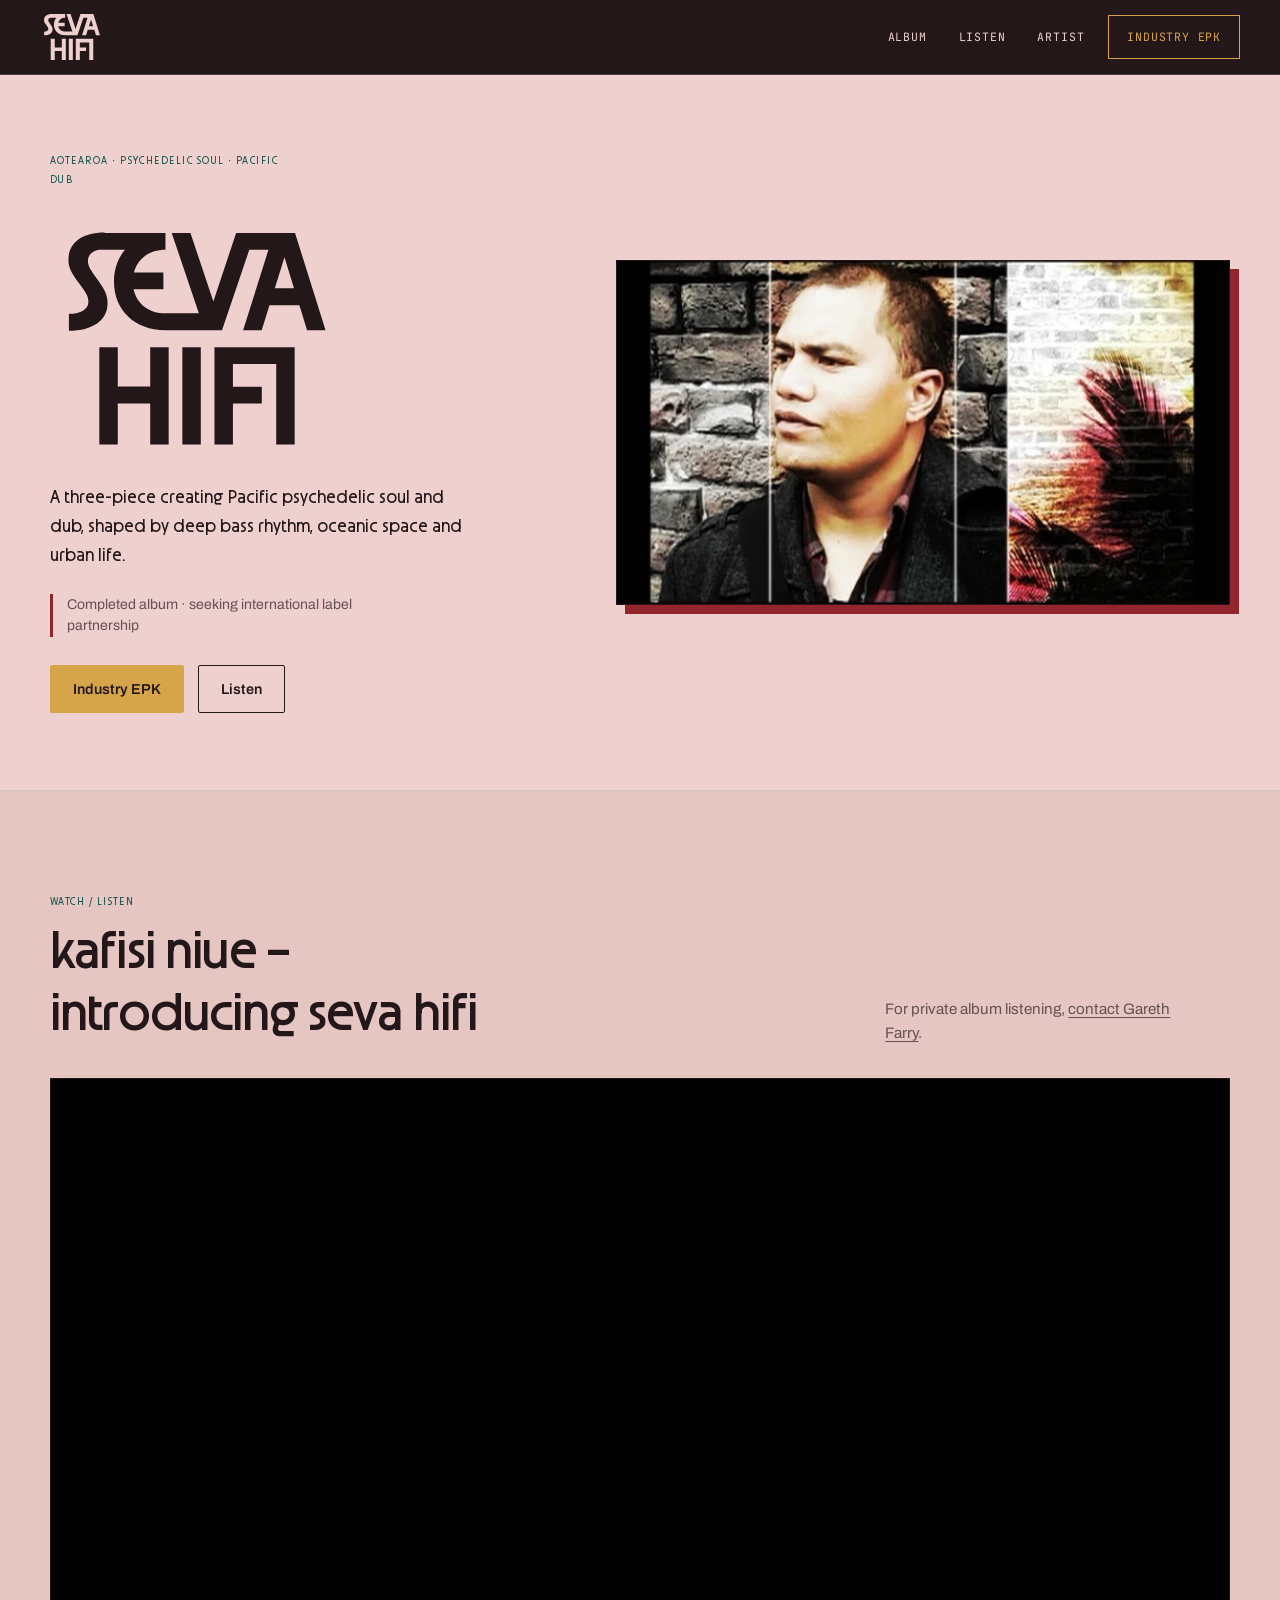
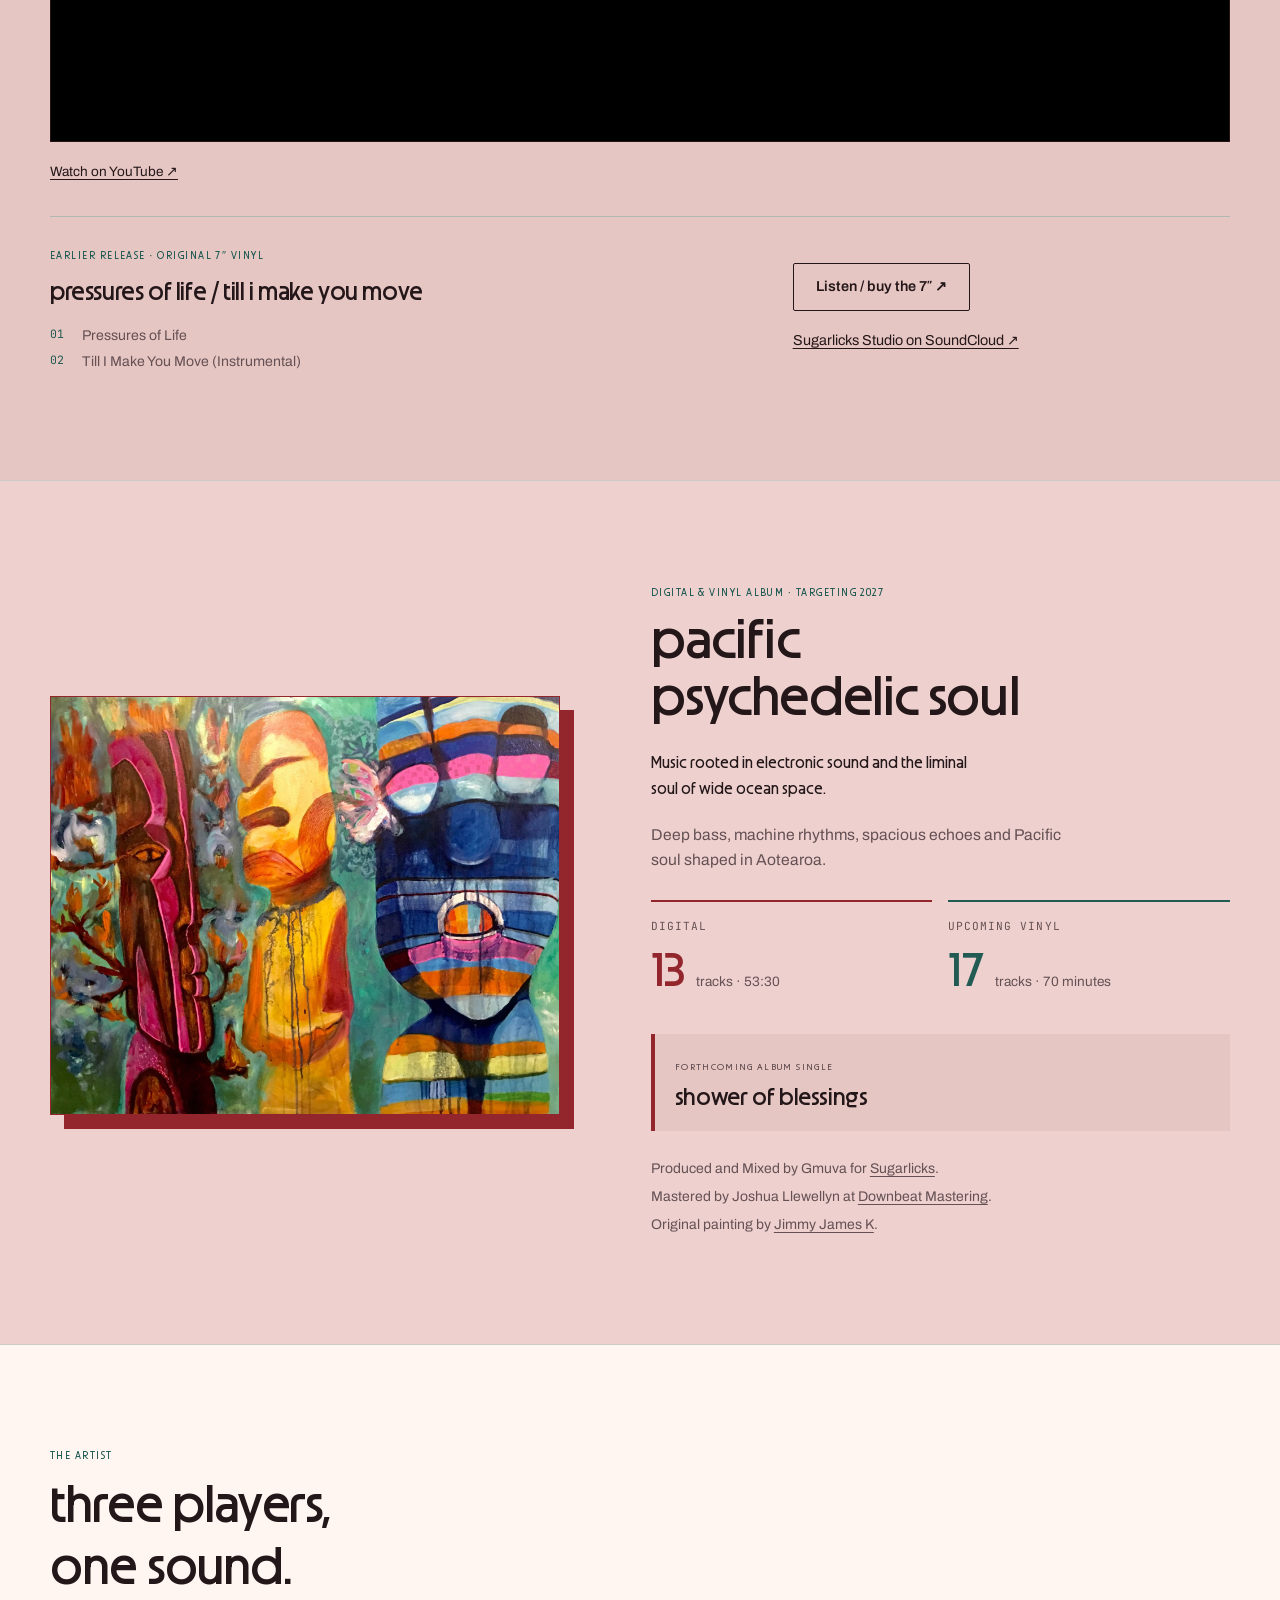
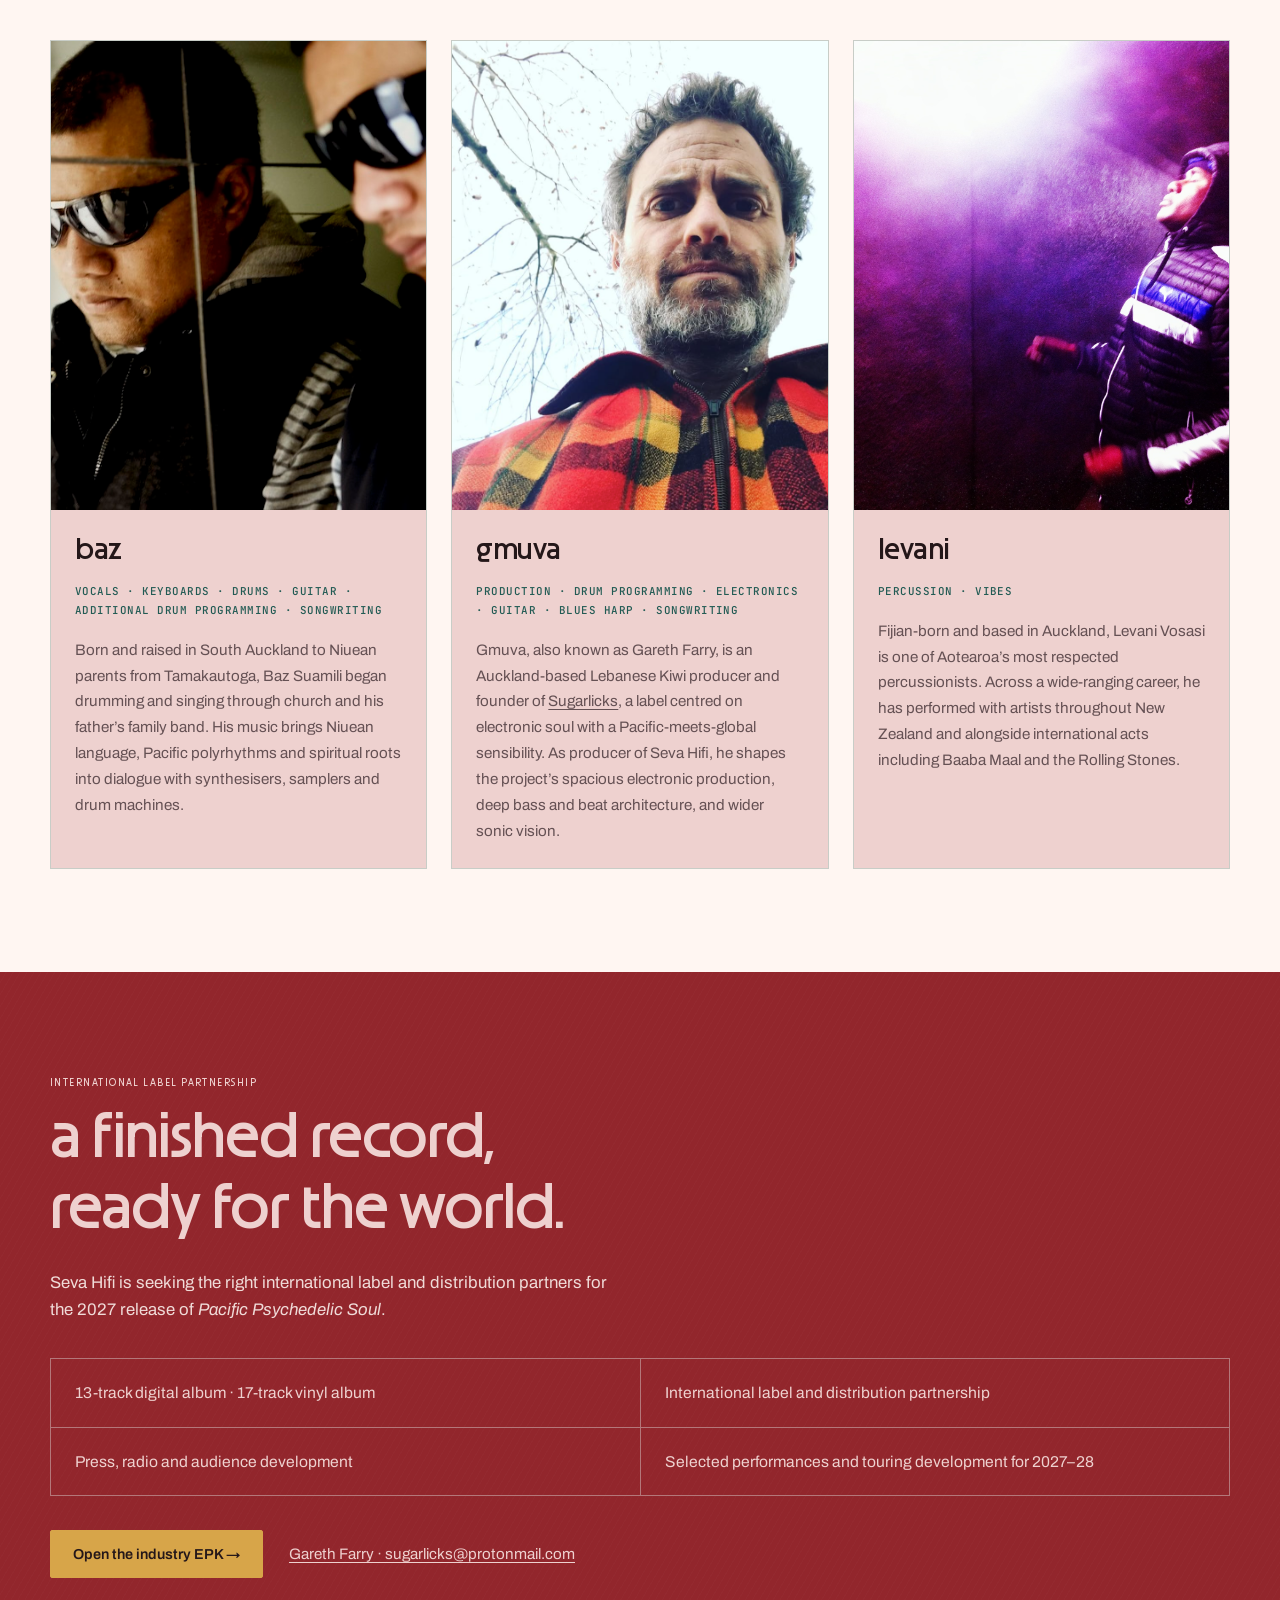
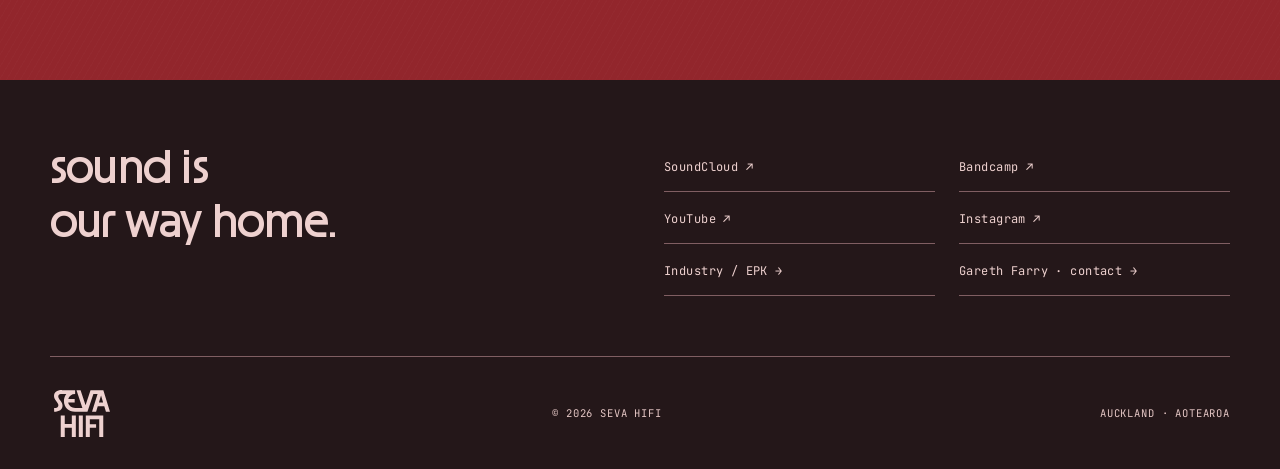
==== commit afd288ae: "Apply selected Seva Hifi logo and Dual Grafika typography" ====
--- a/index.html
+++ b/index.html
@@ -14,14 +14,14 @@
 <link href="https://fonts.googleapis.com" rel="preconnect"/>
 <link href="https://fonts.gstatic.com" rel="preconnect" crossorigin/>
 <link href="https://fonts.googleapis.com/css2?family=Archivo:wght@400;500;600&amp;family=JetBrains+Mono:wght@400;500&amp;display=swap" rel="stylesheet"/>
-<link href="assets/fonts/Mona-Sans.woff2" rel="preload" as="font" type="font/woff2" crossorigin="anonymous"/>
-<link href="assets/css/style.css?v=5-red-rose" rel="stylesheet"/>
+<link href="assets/fonts/DualGrafika-v01.woff2" rel="preload" as="font" type="font/woff2" crossorigin="anonymous"/>
+<link href="assets/css/style.css?v=6-dual-grafika-logo" rel="stylesheet"/>
 </head>
 <body>
 <a class="skip-link" href="#main">Skip to content</a>
 <nav class="site-nav" aria-label="Main navigation">
   <div class="nav-inner">
-    <a class="nav-mark" href="#top">seva hifi</a>
+    <a class="nav-mark" href="#top" aria-label="Seva Hifi home"><img src="assets/brand/seva-hifi-logo-rose.svg" alt="" width="1976" height="1674"/></a>
     <div class="nav-links">
       <a href="#album">Album</a>
       <a class="nav-secondary" href="#watch">Listen</a>
@@ -35,7 +35,7 @@
   <div class="section-inner hero-grid">
     <div class="hero-copy">
       <p class="eyebrow">Aotearoa · Psychedelic soul · Pacific dub</p>
-      <h1 class="wordmark" id="artist-name">seva<br/>hifi</h1>
+      <h1 class="wordmark" id="artist-name"><img class="hero-logo" src="assets/brand/seva-hifi-logo-ink.svg" alt="Seva Hifi" width="1976" height="1674" fetchpriority="high"/></h1>
       <p class="hero-intro">A three-piece creating Pacific psychedelic soul and dub, shaped by deep bass rhythm, oceanic space and urban life.</p>
       <p class="hero-status">Completed album · seeking international label partnership</p>
       <div class="actions hero-actions">
@@ -158,6 +158,7 @@
 </main>
 <footer class="site-footer">
   <div class="section-inner footer-inner">
+    <a class="footer-brand" href="#top" aria-label="Seva Hifi home"><img src="assets/brand/seva-hifi-logo-rose.svg" alt="" width="1976" height="1674" loading="lazy"/></a>
     <span>© <span data-current-year>2026</span> Seva Hifi</span>
     <span>Auckland · Aotearoa</span>
   </div>
@@ -165,3 +166,4 @@
 <script src="assets/js/site.js?v=2"></script>
 </body>
 </html>
+
--- a/assets/css/style.css
+++ b/assets/css/style.css
@@ -1,9 +1,8 @@
 @font-face {
-  font-family: "Mona Sans";
-  src: url("../fonts/Mona-Sans.woff2") format("woff2");
+  font-family: "Dual Grafika";
+  src: url("../fonts/DualGrafika-v01.woff2") format("woff2");
   font-style: normal;
-  font-weight: 200 900;
-  font-stretch: 75% 125%;
+  font-weight: 100 900;
   font-display: swap;
 }
 
@@ -40,11 +39,11 @@
   outline-offset: 5px;
 }
 h1, h2, h3 {
-  font-family: "Mona Sans", "Arial Black", Arial, sans-serif;
-  font-weight: 780;
-  font-variation-settings: "wght" 780, "wdth" 108, "opsz" 72;
+  font-family: "Dual Grafika", Arial, sans-serif;
+  font-weight: 500;
+  font-variation-settings: "wght" 95;
   line-height: 1;
-  letter-spacing: -.045em;
+  letter-spacing: -.015em;
 
   text-transform: lowercase;
   font-feature-settings: "liga" 0, "clig" 0, "calt" 0;
@@ -82,9 +81,9 @@
   justify-content: space-between; gap: 24px;
 }
 .nav-mark {
-  font-family: "Mona Sans", "Arial Black", Arial, sans-serif;
-  font-size: 1.04rem; font-weight: 850;
-  font-variation-settings: "wght" 850, "wdth" 115;
+  font-family: "Dual Grafika", Arial, sans-serif;
+  font-size: 1.04rem; font-weight: 500;
+  font-variation-settings: "wght" 95;
   letter-spacing: -.02em; text-transform: lowercase; text-decoration: none;
   flex-shrink: 0;
 
@@ -113,7 +112,7 @@
 .hero .eyebrow { max-width: 48ch; margin-bottom: 24px; }
 .wordmark {
   margin: 0 0 30px; font-size: clamp(4.5rem, 8vw, 7.8rem);
-  font-weight: 850; font-variation-settings: "wght" 850, "wdth" 120, "opsz" 72;
+  font-weight: 500; font-variation-settings: "wght" 95;
   line-height: .84; letter-spacing: -.02em; text-transform: lowercase;
 
   font-kerning: none;
@@ -162,7 +161,7 @@
 }
 .catalogue-release h3 {
   max-width: 30ch; font-size: clamp(1.3rem,2.1vw,1.7rem);
-  line-height: 1.15; font-variation-settings: "wght" 720, "wdth" 100;
+  line-height: 1.15; font-variation-settings: "wght" 95;
 }
 .track-list { list-style: none; padding: 0; margin: 16px 0 0; }
 .track-list li {
@@ -184,7 +183,7 @@
 .album-copy h2 {
   max-width: 13ch; margin: 12px 0 22px;
   font-size: clamp(2.4rem,4.6vw,4.7rem);
-  font-variation-settings: "wght" 780, "wdth" 100, "opsz" 72;
+  font-variation-settings: "wght" 95;
   line-height: .98;
 }
 .album-deck { max-width: 38ch; font-size: 1.08rem; line-height: 1.5; }
@@ -199,8 +198,8 @@
 }
 .format-block dd { display: flex; flex-wrap: wrap; align-items: baseline; column-gap: 12px; }
 .format-block strong {
-  color: var(--red); font-family: "Mona Sans", Arial, sans-serif;
-  font-size: 3.15rem; font-weight: 780; line-height: 1.1;
+  color: var(--red); font-family: "Dual Grafika", Arial, sans-serif;
+  font-size: 3.15rem; font-weight: 500; line-height: 1.1;
 }
 .format-block:last-child strong { color: var(--teal); }
 .format-block span { font-size: .85rem; color: var(--muted); }
@@ -208,8 +207,8 @@
 .next-single .meta { color: #655154; font-size: .65rem; }
 .next-single strong {
   display: block; margin-top: 8px;
-  font-family: "Mona Sans", Arial, sans-serif; font-size: clamp(1.3rem,2vw,1.7rem);
-  font-weight: 720; line-height: 1.2; letter-spacing: -.02em;
+  font-family: "Dual Grafika", Arial, sans-serif; font-size: clamp(1.3rem,2vw,1.7rem);
+  font-weight: 500; line-height: 1.2; letter-spacing: -.02em;
 
   text-transform: lowercase;
   font-feature-settings: "liga" 0, "clig" 0, "calt" 0;
@@ -234,7 +233,7 @@
 .artist-info { padding: 24px; }
 .artist-info h3 {
   margin-bottom: 12px; font-size: 2rem;
-  font-variation-settings: "wght" 780, "wdth" 105;
+  font-variation-settings: "wght" 95;
 }
 .artist-role {
   color: var(--teal); font-family: "JetBrains Mono", monospace;
@@ -251,7 +250,7 @@
 .pitch-section .kicker { color: var(--paper); }
 .pitch-section h2 {
   max-width: 22ch; font-size: clamp(2.6rem,5.4vw,5.2rem); line-height: 1.02;
-  font-variation-settings: "wght" 780, "wdth" 108, "opsz" 72;
+  font-variation-settings: "wght" 95;
 }
 .pitch-copy { max-width: 58ch; color: #f0dbd8; font-size: 1.05rem; }
 .pitch-list {
@@ -349,3 +348,38 @@
   html { scroll-behavior: auto; }
   *, *::before, *::after { animation: none !important; transition: none !important; }
 }
+
+
+/* The purchased variable font uses wght 10–180: Regular 84, Medium 95. */
+h1,h2,h3,.format-block strong,.next-single strong {
+  font-variation-settings: "wght" 95;
+  font-synthesis: none;
+  font-feature-settings: "ss05" 0,"liga" 0,"clig" 0,"calt" 0;
+  letter-spacing: -.015em;
+  line-height: 1.1;
+}
+.eyebrow,.kicker,.meta,.hero-intro,.album-deck {
+  font-family: "Dual Grafika",Arial,sans-serif;
+  font-variation-settings: "wght" 84;
+  font-weight: 400;
+  font-synthesis: none;
+  font-feature-settings: "ss05" 0,"liga" 0,"clig" 0,"calt" 0;
+}
+.hero-intro { line-height:1.55; }
+.nav-mark { display:inline-flex; align-items:center; min-height:64px; }
+.nav-mark img { width:64px; height:auto; }
+.wordmark { margin:0 0 22px; line-height:1; }
+.hero-logo { width:clamp(220px,23vw,300px); height:auto; }
+.footer-inner { align-items:center; }
+.footer-brand { display:inline-flex; align-items:center; min-height:64px; }
+.footer-brand img { width:64px; height:auto; }
+@media(max-width:800px) {
+  .hero-logo { width:200px; }
+  .hero .eyebrow { margin-bottom:18px; }
+  .hero-actions { margin-top:22px; }
+}
+@media(max-width:560px) {
+  .hero-logo { width:180px; }
+  .nav-inner { min-height:74px; }
+  .footer-inner { align-items:flex-start; }
+}
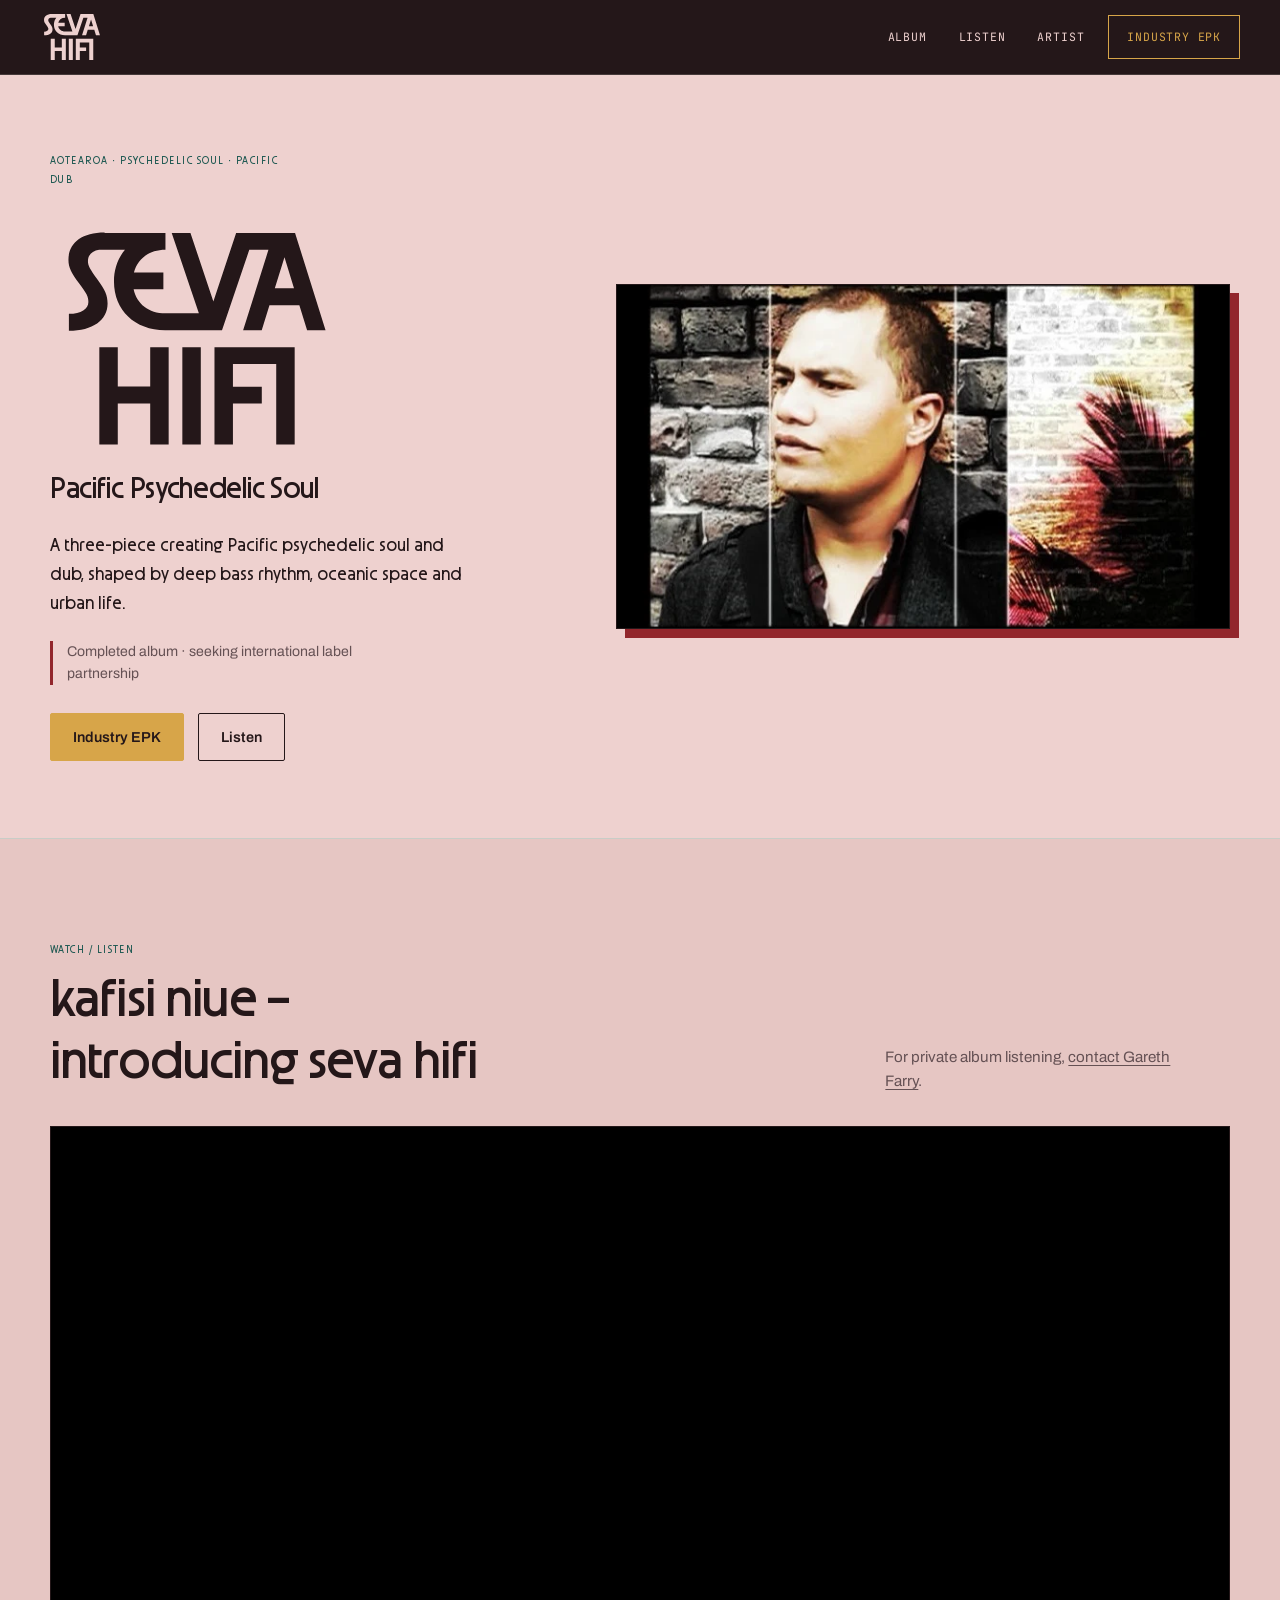
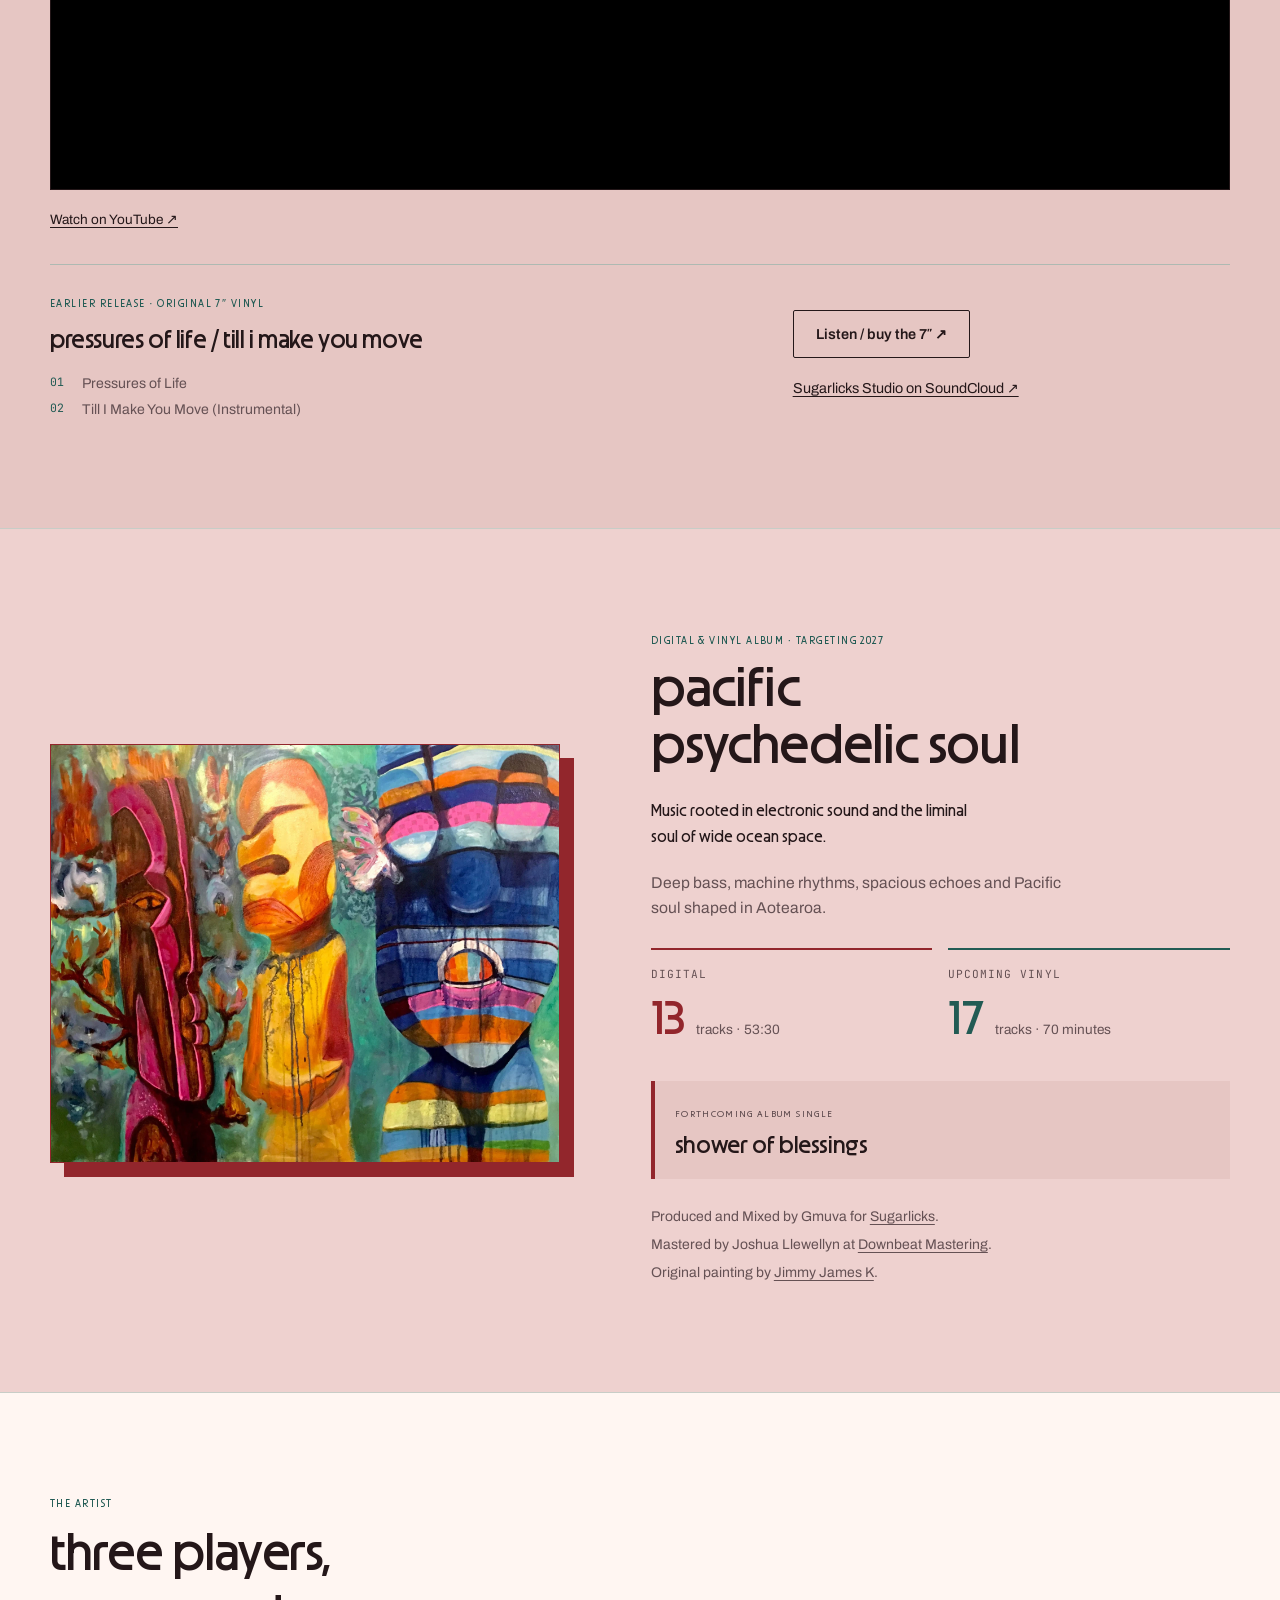
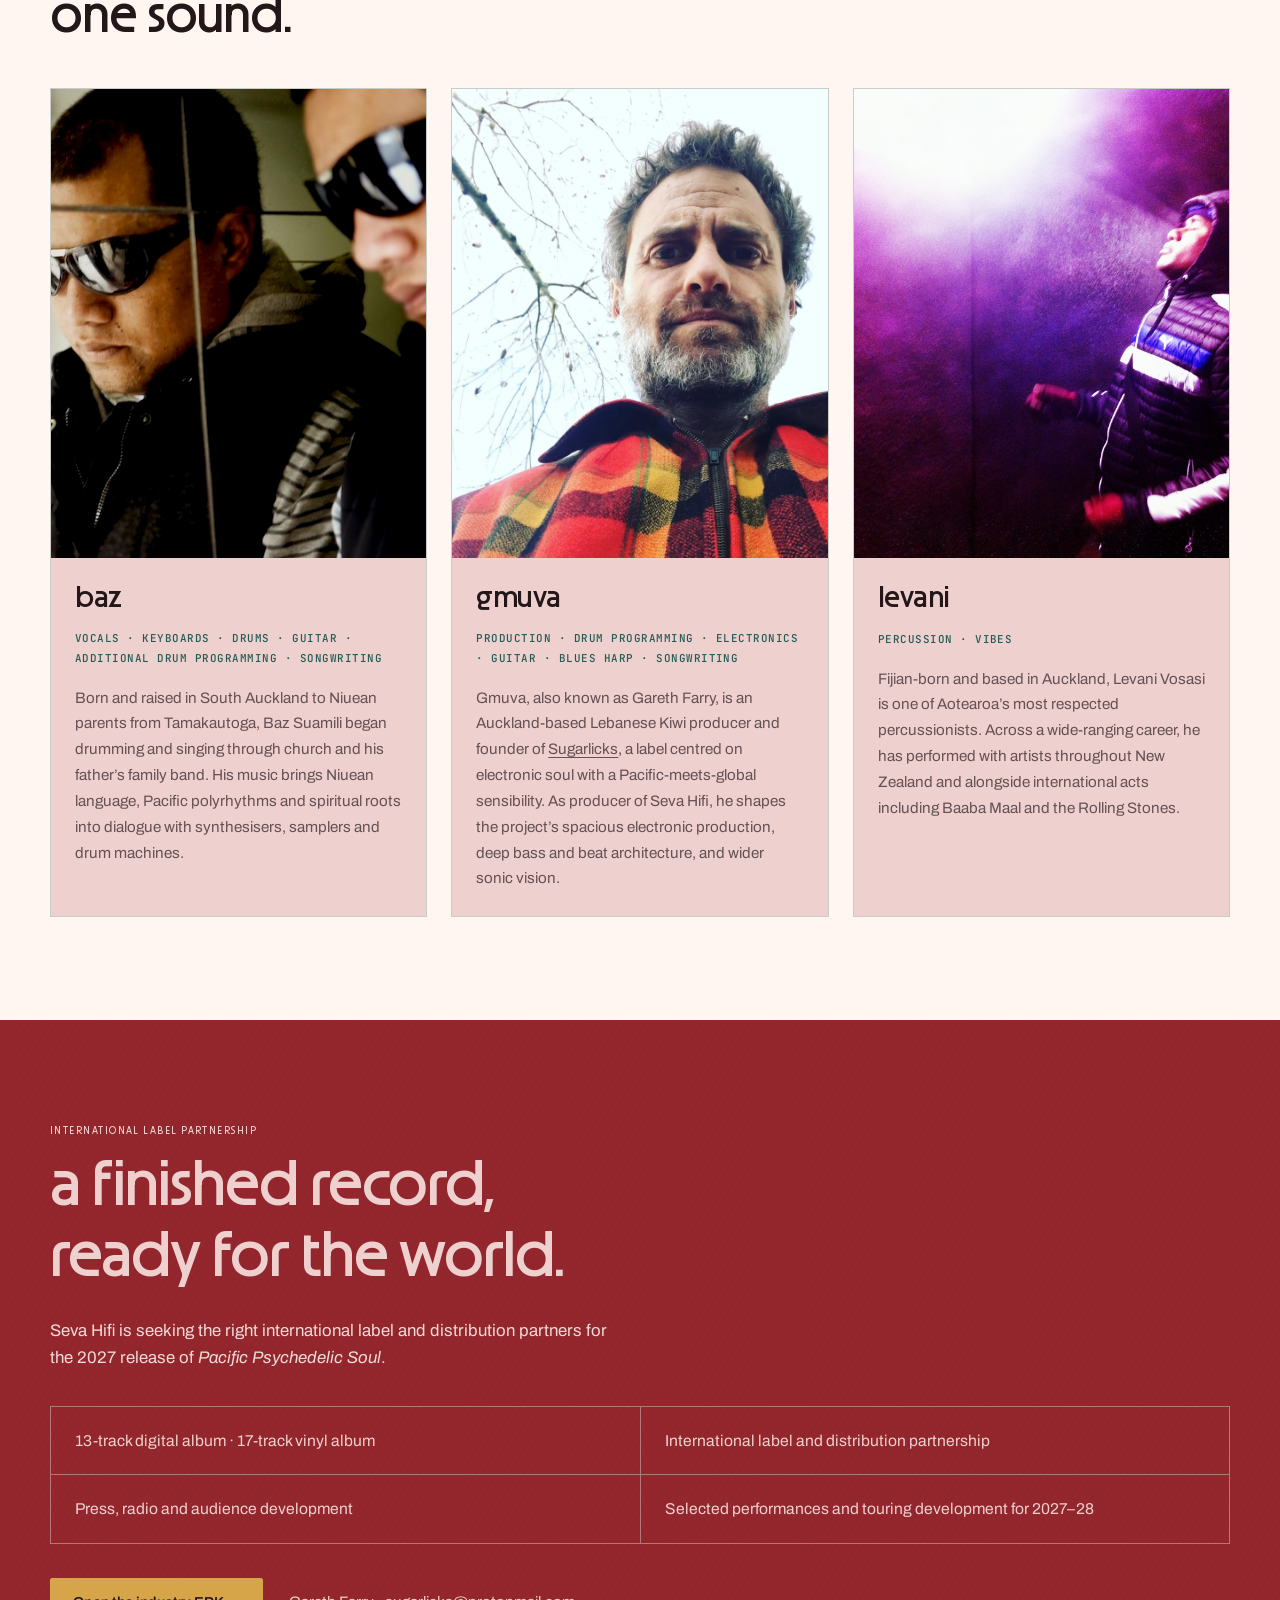
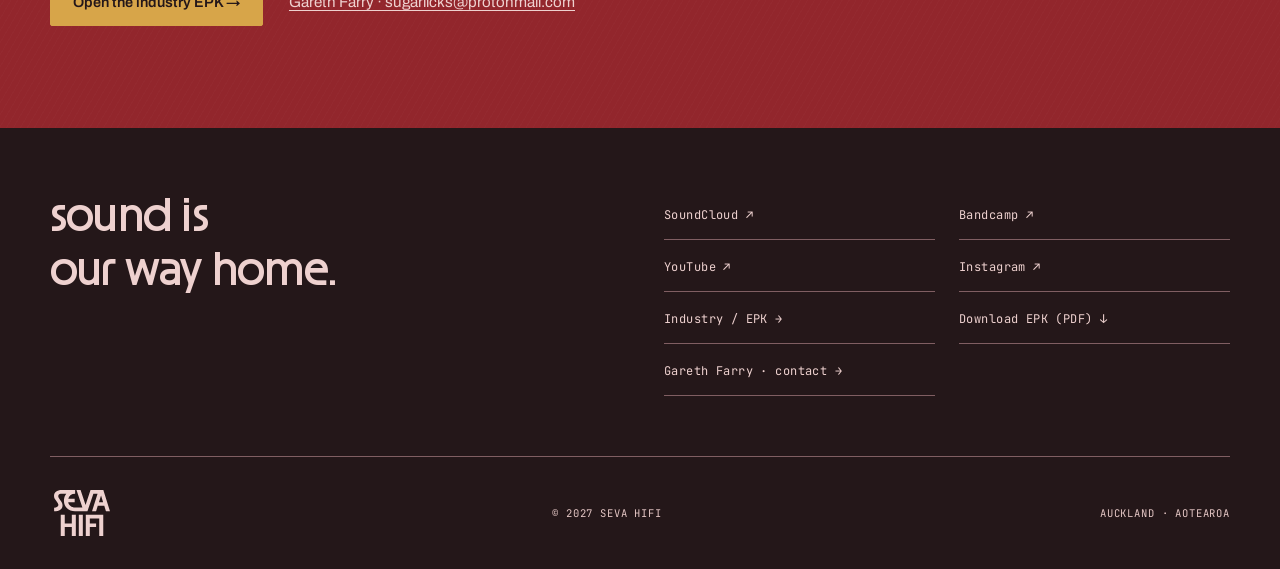
==== commit ec62a9bf: "Clarify album title, add logo favicons and downloadable 2027 EPK" ====
--- a/index.html
+++ b/index.html
@@ -10,12 +10,14 @@
 <meta property="og:image" content="assets/images/seva-hifi-social-preview.jpg"/>
 <meta property="og:type" content="website"/>
 <meta name="theme-color" content="#eed1cf"/>
-<link href="favicon.svg" rel="icon" type="image/svg+xml"/>
+<link href="favicon.svg?v=2027-logo" rel="icon" type="image/svg+xml"/>
+<link href="favicon.ico?v=2027-logo" rel="icon" sizes="16x16 32x32 48x48"/>
+<link href="apple-touch-icon.png?v=2027-logo" rel="apple-touch-icon" sizes="180x180"/>
 <link href="https://fonts.googleapis.com" rel="preconnect"/>
 <link href="https://fonts.gstatic.com" rel="preconnect" crossorigin/>
 <link href="https://fonts.googleapis.com/css2?family=Archivo:wght@400;500;600&amp;family=JetBrains+Mono:wght@400;500&amp;display=swap" rel="stylesheet"/>
 <link href="assets/fonts/DualGrafika-v01.woff2" rel="preload" as="font" type="font/woff2" crossorigin="anonymous"/>
-<link href="assets/css/style.css?v=6-dual-grafika-logo" rel="stylesheet"/>
+<link href="assets/css/style.css?v=7-album-title" rel="stylesheet"/>
 </head>
 <body>
 <a class="skip-link" href="#main">Skip to content</a>
@@ -36,6 +38,7 @@
     <div class="hero-copy">
       <p class="eyebrow">Aotearoa · Psychedelic soul · Pacific dub</p>
       <h1 class="wordmark" id="artist-name"><img class="hero-logo" src="assets/brand/seva-hifi-logo-ink.svg" alt="Seva Hifi" width="1976" height="1674" fetchpriority="high"/></h1>
+      <p class="hero-album-title">Pacific Psychedelic Soul</p>
       <p class="hero-intro">A three-piece creating Pacific psychedelic soul and dub, shaped by deep bass rhythm, oceanic space and urban life.</p>
       <p class="hero-status">Completed album · seeking international label partnership</p>
       <div class="actions hero-actions">
@@ -151,6 +154,7 @@
       <a href="https://www.youtube.com/@sugarlicks" target="_blank" rel="noopener">YouTube ↗</a>
       <a href="https://www.instagram.com/sevahifi" target="_blank" rel="noopener">Instagram ↗</a>
       <a href="epk/">Industry / EPK →</a>
+      <a href="epk/downloads/seva-hifi-epk-2027.pdf" download>Download EPK (PDF) ↓</a>
       <a href="mailto:sugarlicks@protonmail.com">Gareth Farry · contact →</a>
     </div>
   </div>
@@ -159,7 +163,7 @@
 <footer class="site-footer">
   <div class="section-inner footer-inner">
     <a class="footer-brand" href="#top" aria-label="Seva Hifi home"><img src="assets/brand/seva-hifi-logo-rose.svg" alt="" width="1976" height="1674" loading="lazy"/></a>
-    <span>© <span data-current-year>2026</span> Seva Hifi</span>
+    <span>© 2027 Seva Hifi</span>
     <span>Auckland · Aotearoa</span>
   </div>
 </footer>
--- a/assets/css/style.css
+++ b/assets/css/style.css
@@ -383,3 +383,18 @@
   .nav-inner { min-height:74px; }
   .footer-inner { align-items:flex-start; }
 }
+
+/* Keep the album name visible alongside the artist's logo. */
+.hero .wordmark { margin-bottom: 10px; }
+.hero-album-title {
+  font-family: "Dual Grafika", Arial, sans-serif;
+  font-variation-settings: "wght" 95;
+  font-weight: 500;
+  font-synthesis: none;
+  font-feature-settings: "liga" 0, "clig" 0, "calt" 0;
+  font-size: clamp(1.35rem, 2.45vw, 1.9rem);
+  line-height: 1.18;
+  letter-spacing: -.01em;
+  margin: 0 0 24px;
+  max-width: 25ch;
+}
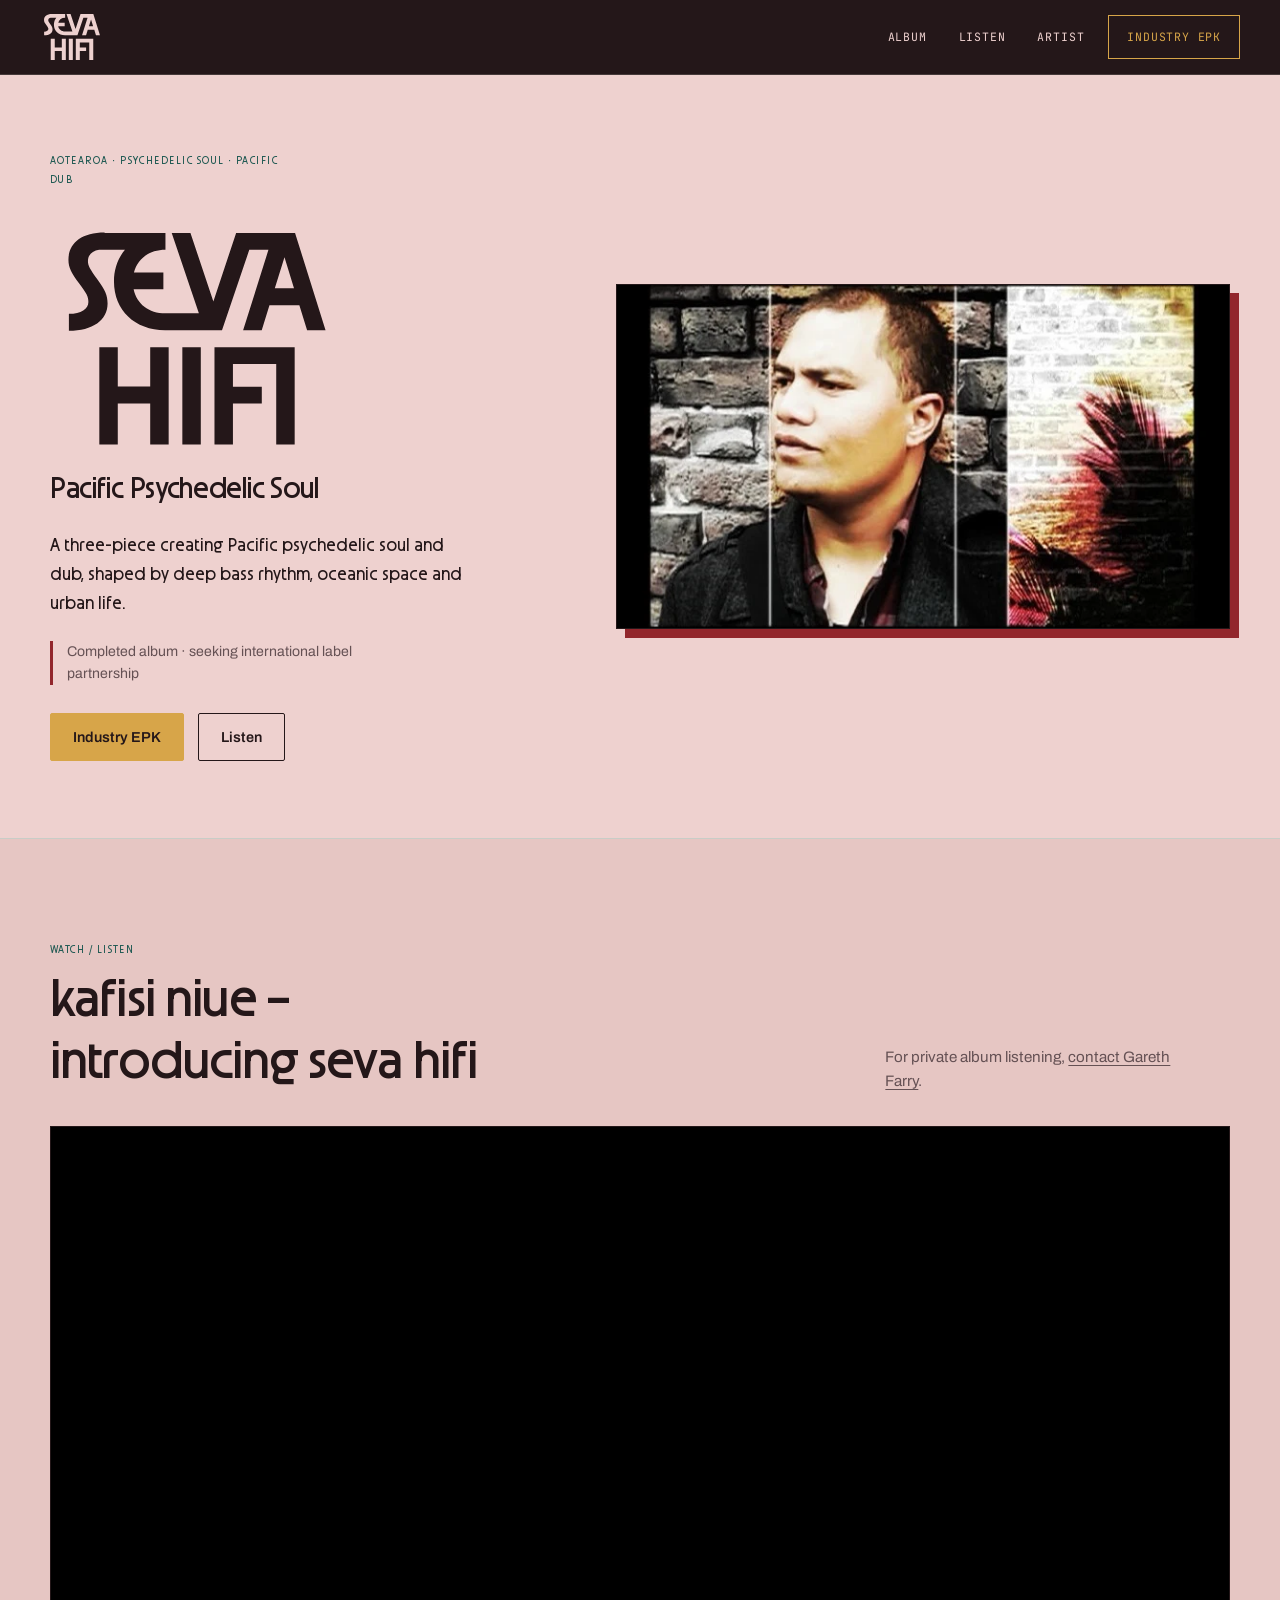
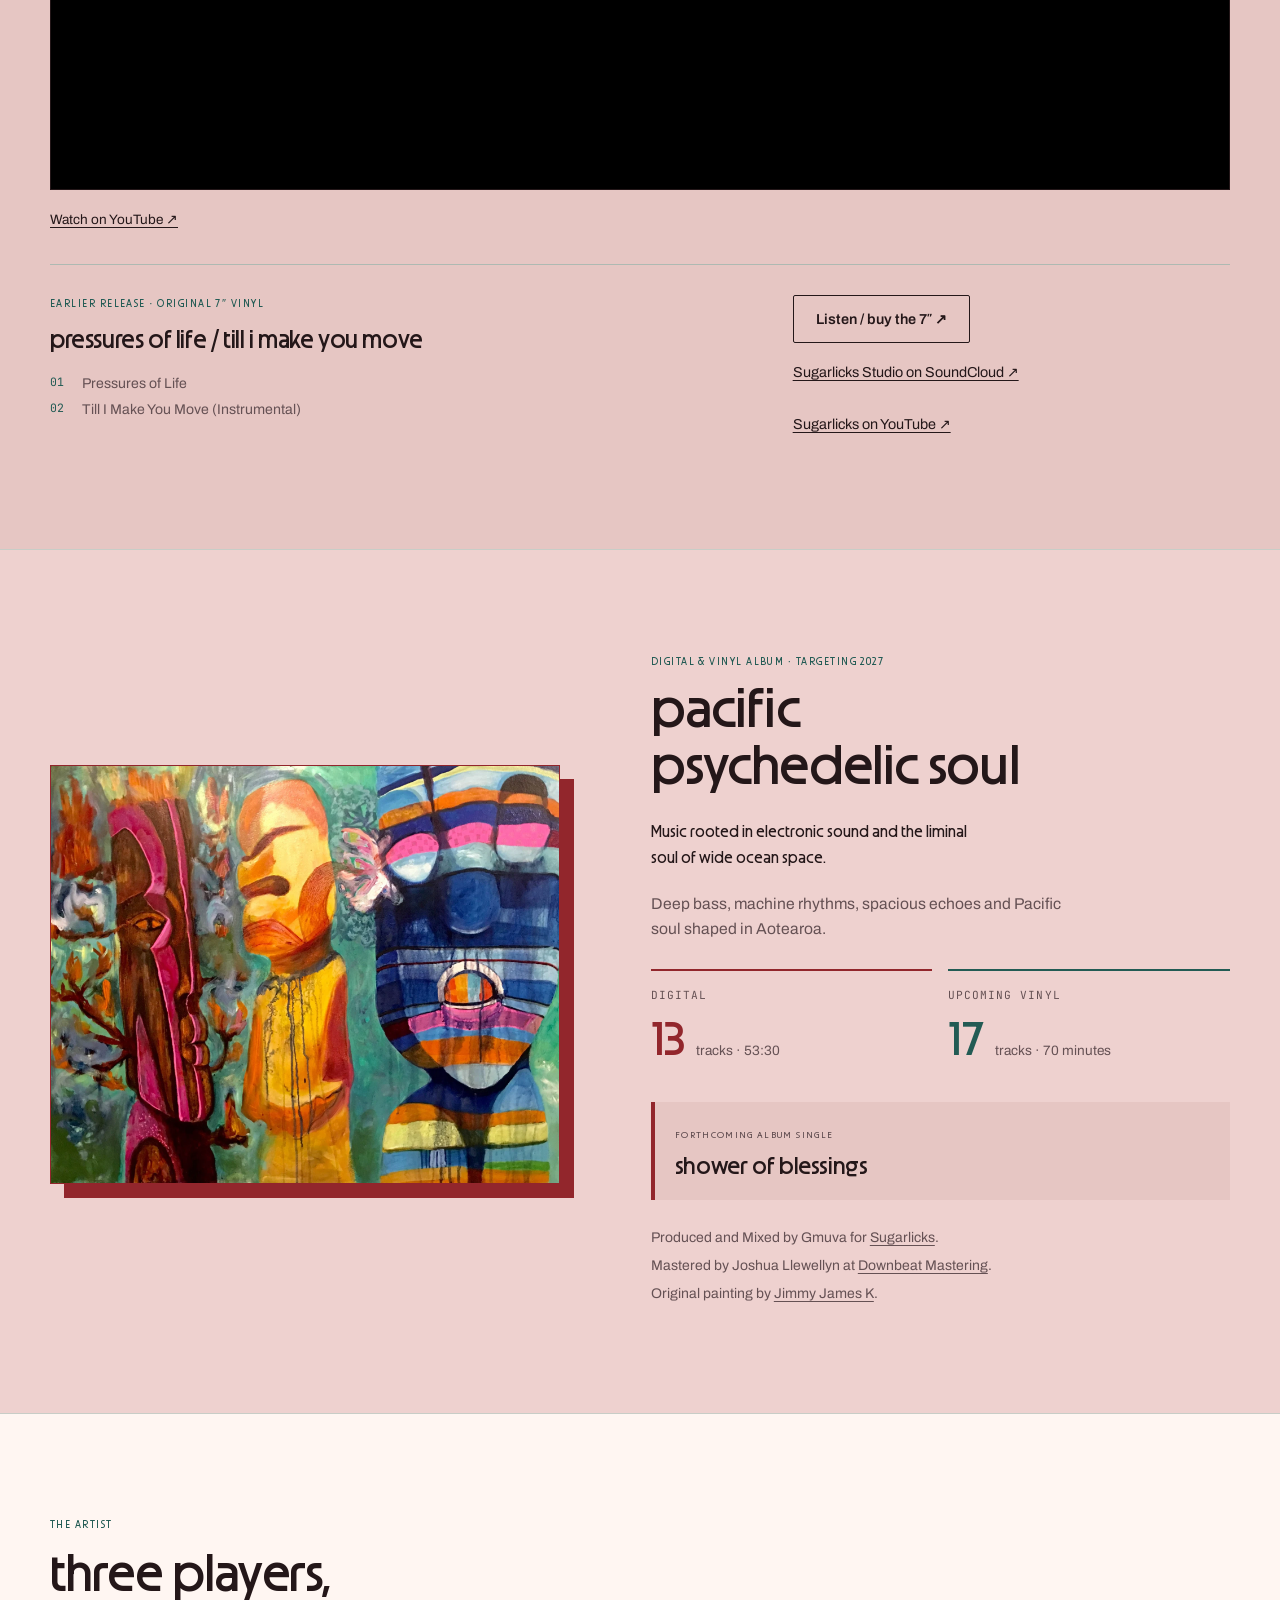
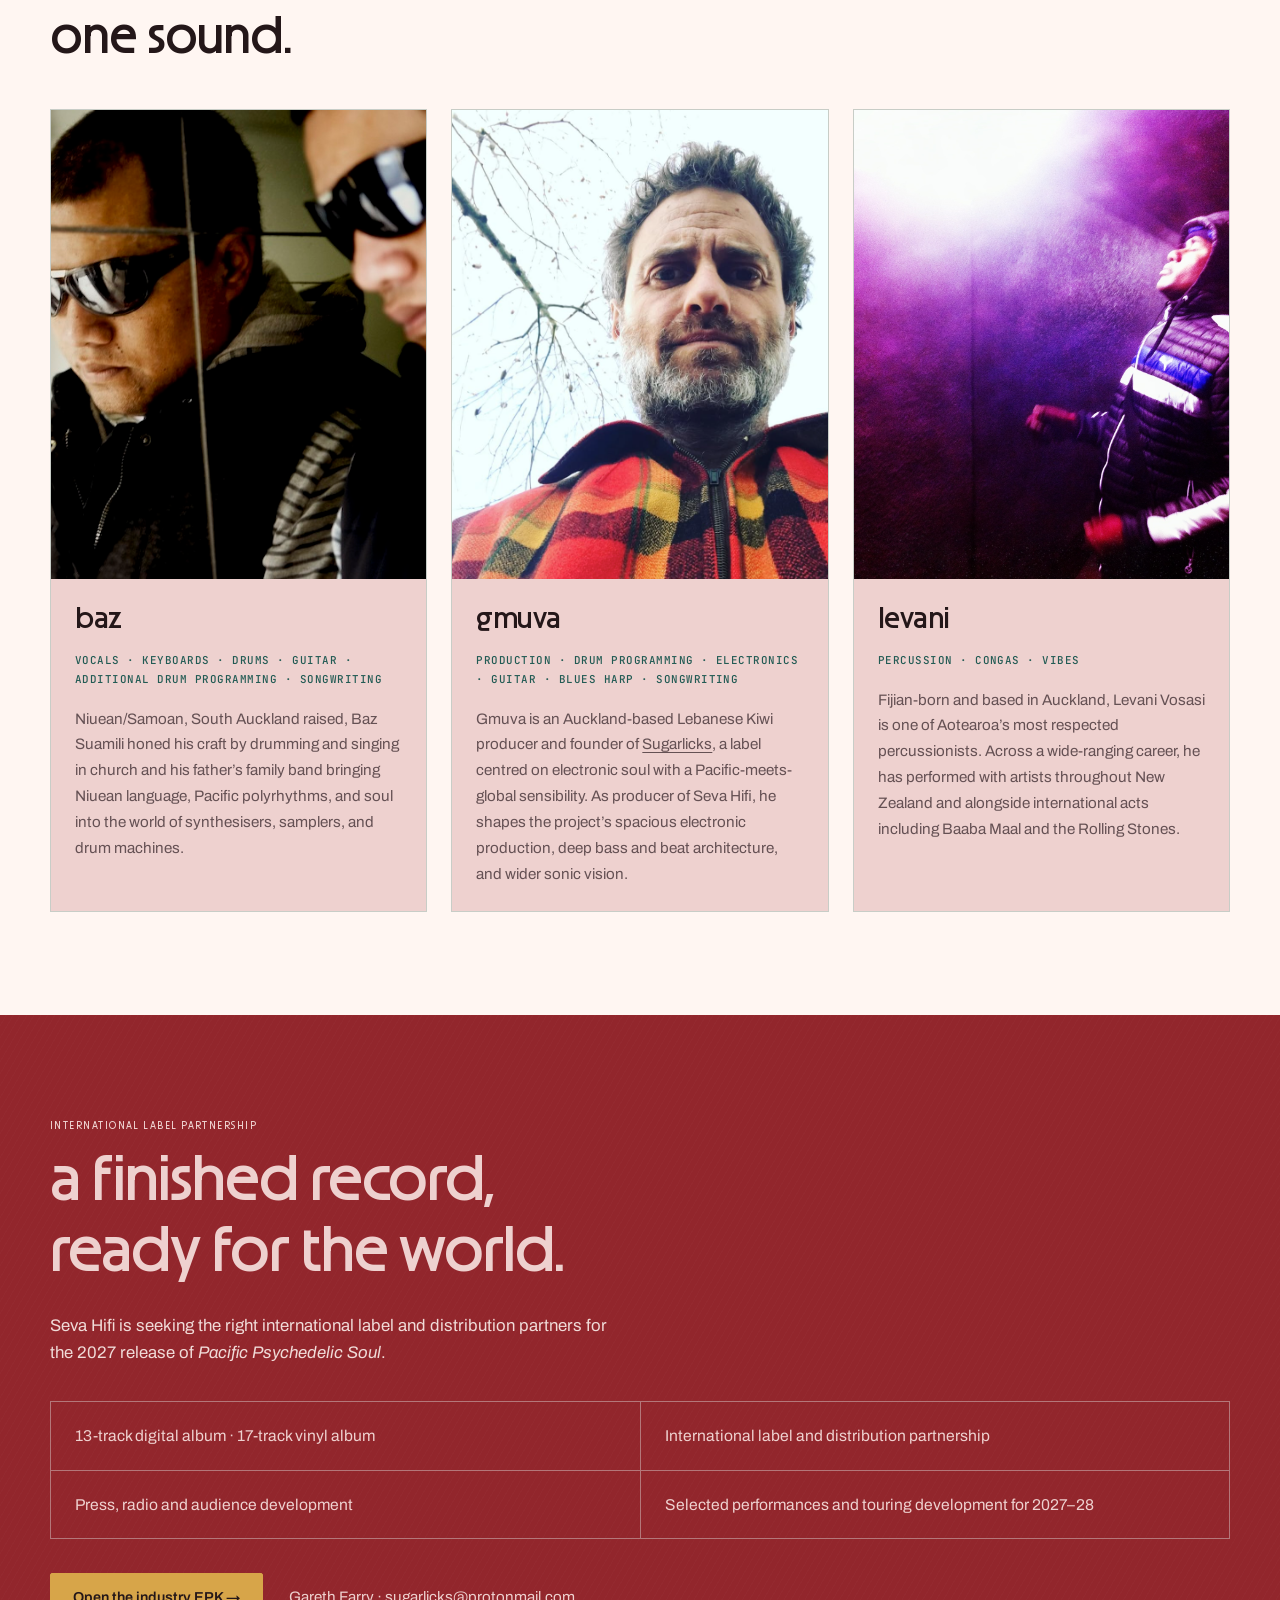
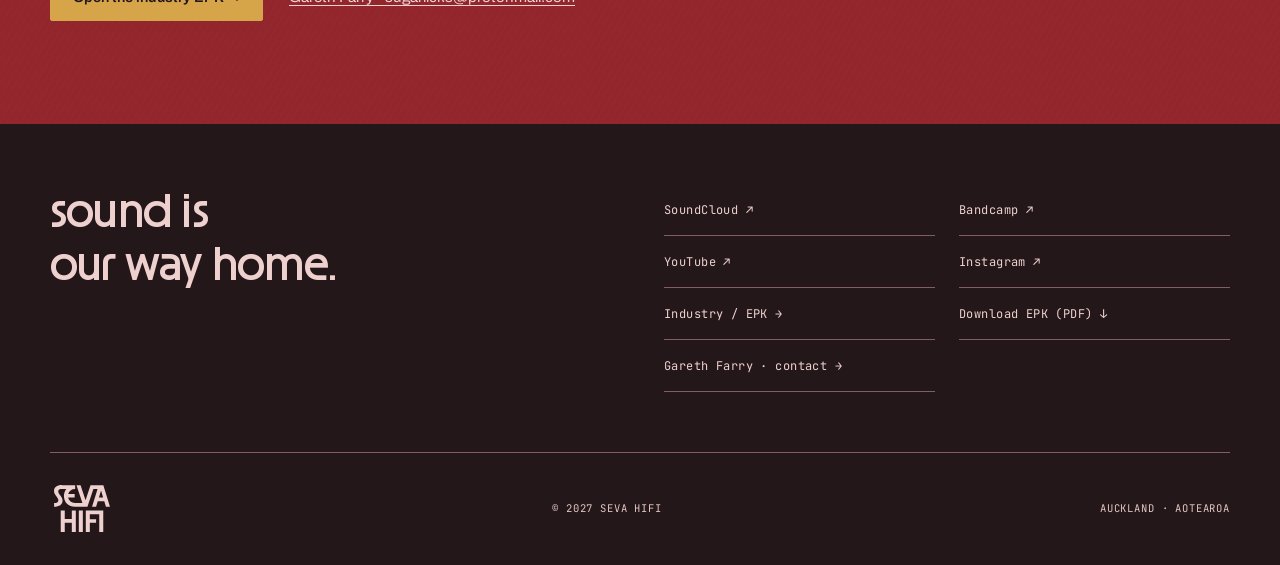
==== commit ab08a3b7: "Update artist biographies, link tabs and Sugarlicks YouTube across site and EPK" ====
--- a/index.html
+++ b/index.html
@@ -28,7 +28,7 @@
       <a href="#album">Album</a>
       <a class="nav-secondary" href="#watch">Listen</a>
       <a class="nav-secondary" href="#artists">Artist</a>
-      <a class="nav-epk" href="epk/">Industry EPK</a>
+      <a class="nav-epk" href="epk/" target="_blank" rel="noopener">Industry EPK</a>
     </div>
   </div>
 </nav>
@@ -42,7 +42,7 @@
       <p class="hero-intro">A three-piece creating Pacific psychedelic soul and dub, shaped by deep bass rhythm, oceanic space and urban life.</p>
       <p class="hero-status">Completed album · seeking international label partnership</p>
       <div class="actions hero-actions">
-        <a class="button button-primary" href="epk/">Industry EPK</a>
+        <a class="button button-primary" href="epk/" target="_blank" rel="noopener">Industry EPK</a>
         <a class="button button-secondary" href="#watch">Listen</a>
       </div>
     </div>
@@ -61,7 +61,7 @@
         <p class="kicker">Watch / listen</p>
         <h2 id="watch-title">Kafisi Niue –<br/>introducing Seva Hifi</h2>
       </div>
-      <p class="watch-intro">For private album listening, <a href="mailto:sugarlicks@protonmail.com?subject=Seva%20Hifi%20%E2%80%93%20private%20album%20listening">contact Gareth Farry</a>.</p>
+      <p class="watch-intro">For private album listening, <a href="mailto:sugarlicks@protonmail.com?subject=Seva%20Hifi%20%E2%80%93%20private%20album%20listening" target="_blank" rel="noopener">contact Gareth Farry</a>.</p>
     </div>
     <div class="video-embed"><iframe id="seva-video" src="https://www.youtube-nocookie.com/embed/HJduRPhpvyc?enablejsapi=1&amp;playsinline=1&amp;origin=https%3A%2F%2Fsugarlicks.github.io" title="Kafisi Niue – introducing Seva Hifi" loading="lazy" referrerpolicy="strict-origin-when-cross-origin" allow="accelerometer; encrypted-media; gyroscope; picture-in-picture; web-share" allowfullscreen></iframe></div>
     <p class="watch-note"><a href="https://www.youtube.com/watch?v=HJduRPhpvyc" target="_blank" rel="noopener">Watch on YouTube ↗</a></p>
@@ -74,6 +74,7 @@
       <div class="release-actions">
         <a class="button button-secondary" href="https://sevahifi.bandcamp.com/album/pressures-of-life" target="_blank" rel="noopener">Listen / buy the 7″ ↗</a>
         <a class="text-link" href="https://soundcloud.com/sugarlicks_studio" target="_blank" rel="noopener">Sugarlicks Studio on SoundCloud ↗</a>
+        <a class="text-link" href="https://www.youtube.com/@sugarlicks" target="_blank" rel="noopener">Sugarlicks on YouTube ↗</a>
       </div>
     </aside>
   </div>
@@ -122,9 +123,9 @@
       <h2 id="musicians-title">Three players,<br/>one sound.</h2>
     </div>
     <div class="artist-grid">
-<article class="artist-card baz reveal"><div class="artist-photo"><img alt="Baz Suamili wearing dark sunglasses" src="assets/images/baz-artist.jpg" width="552" height="552" loading="lazy"/></div><div class="artist-info"><h3>Baz</h3><p class="artist-role">Vocals · Keyboards · Drums · Guitar · Additional drum programming · Songwriting</p><p class="artist-bio">Born and raised in South Auckland to Niuean parents from Tamakautoga, Baz Suamili began drumming and singing through church and his father’s family band. His music brings Niuean language, Pacific polyrhythms and spiritual roots into dialogue with synthesisers, samplers and drum machines.</p></div></article>
-<article class="artist-card gmuva reveal"><div class="artist-photo"><img alt="Producer Gmuva in a red checked shirt" src="assets/images/gmuva-artist.png" width="1009" height="1058" loading="lazy"/></div><div class="artist-info"><h3>Gmuva</h3><p class="artist-role">Production · Drum programming · Electronics · Guitar · Blues harp · Songwriting</p><p class="artist-bio">Gmuva, also known as Gareth Farry, is an Auckland-based Lebanese Kiwi producer and founder of <a href="https://sugarlicks.bandcamp.com/" target="_blank" rel="noopener">Sugarlicks</a>, a label centred on electronic soul with a Pacific-meets-global sensibility. As producer of Seva Hifi, he shapes the project’s spacious electronic production, deep bass and beat architecture, and wider sonic vision.</p></div></article>
-<article class="artist-card levani reveal"><div class="artist-photo"><img alt="Levani Vosasi performing under purple stage lights" src="assets/images/levani-artist.jpg" width="2048" height="1529" loading="lazy"/></div><div class="artist-info"><h3>Levani</h3><p class="artist-role">Percussion · Vibes</p><p class="artist-bio">Fijian-born and based in Auckland, Levani Vosasi is one of Aotearoa’s most respected percussionists. Across a wide-ranging career, he has performed with artists throughout New Zealand and alongside international acts including Baaba Maal and the Rolling Stones.</p></div></article>
+<article class="artist-card baz reveal"><div class="artist-photo"><img alt="Baz Suamili wearing dark sunglasses" src="assets/images/baz-artist.jpg" width="552" height="552" loading="lazy"/></div><div class="artist-info"><h3>Baz</h3><p class="artist-role">Vocals · Keyboards · Drums · Guitar · Additional drum programming · Songwriting</p><p class="artist-bio">Niuean/Samoan, South Auckland raised, Baz Suamili honed his craft by drumming and singing in church and his father’s family band bringing Niuean language, Pacific polyrhythms, and soul into the world of synthesisers, samplers, and drum machines.</p></div></article>
+<article class="artist-card gmuva reveal"><div class="artist-photo"><img alt="Producer Gmuva in a red checked shirt" src="assets/images/gmuva-artist.png" width="1009" height="1058" loading="lazy"/></div><div class="artist-info"><h3>Gmuva</h3><p class="artist-role">Production · Drum programming · Electronics · Guitar · Blues harp · Songwriting</p><p class="artist-bio">Gmuva is an Auckland-based Lebanese Kiwi producer and founder of <a href="https://sugarlicks.bandcamp.com/" target="_blank" rel="noopener">Sugarlicks</a>, a label centred on electronic soul with a Pacific-meets-global sensibility. As producer of Seva Hifi, he shapes the project’s spacious electronic production, deep bass and beat architecture, and wider sonic vision.</p></div></article>
+<article class="artist-card levani reveal"><div class="artist-photo"><img alt="Levani Vosasi performing under purple stage lights" src="assets/images/levani-artist.jpg" width="2048" height="1529" loading="lazy"/></div><div class="artist-info"><h3>Levani</h3><p class="artist-role">Percussion · Congas · Vibes</p><p class="artist-bio">Fijian-born and based in Auckland, Levani Vosasi is one of Aotearoa’s most respected percussionists. Across a wide-ranging career, he has performed with artists throughout New Zealand and alongside international acts including Baaba Maal and the Rolling Stones.</p></div></article>
     </div>
   </div>
 </section>
@@ -140,8 +141,8 @@
       <li>Selected performances and touring development for 2027–28</li>
     </ul>
     <div class="actions pitch-actions">
-      <a class="button button-primary" href="epk/">Open the industry EPK →</a>
-      <a class="pitch-email" href="mailto:sugarlicks@protonmail.com">Gareth Farry · sugarlicks@protonmail.com</a>
+      <a class="button button-primary" href="epk/" target="_blank" rel="noopener">Open the industry EPK →</a>
+      <a class="pitch-email" href="mailto:sugarlicks@protonmail.com" target="_blank" rel="noopener">Gareth Farry · sugarlicks@protonmail.com</a>
     </div>
   </div>
 </section>
@@ -153,9 +154,9 @@
       <a href="https://sevahifi.bandcamp.com/album/pressures-of-life" target="_blank" rel="noopener">Bandcamp ↗</a>
       <a href="https://www.youtube.com/@sugarlicks" target="_blank" rel="noopener">YouTube ↗</a>
       <a href="https://www.instagram.com/sevahifi" target="_blank" rel="noopener">Instagram ↗</a>
-      <a href="epk/">Industry / EPK →</a>
-      <a href="epk/downloads/seva-hifi-epk-2027.pdf" download>Download EPK (PDF) ↓</a>
-      <a href="mailto:sugarlicks@protonmail.com">Gareth Farry · contact →</a>
+      <a href="epk/" target="_blank" rel="noopener">Industry / EPK →</a>
+      <a href="epk/downloads/seva-hifi-epk-2027.pdf?v=2027-bios-links" download target="_blank" rel="noopener">Download EPK (PDF) ↓</a>
+      <a href="mailto:sugarlicks@protonmail.com" target="_blank" rel="noopener">Gareth Farry · contact →</a>
     </div>
   </div>
 </section>
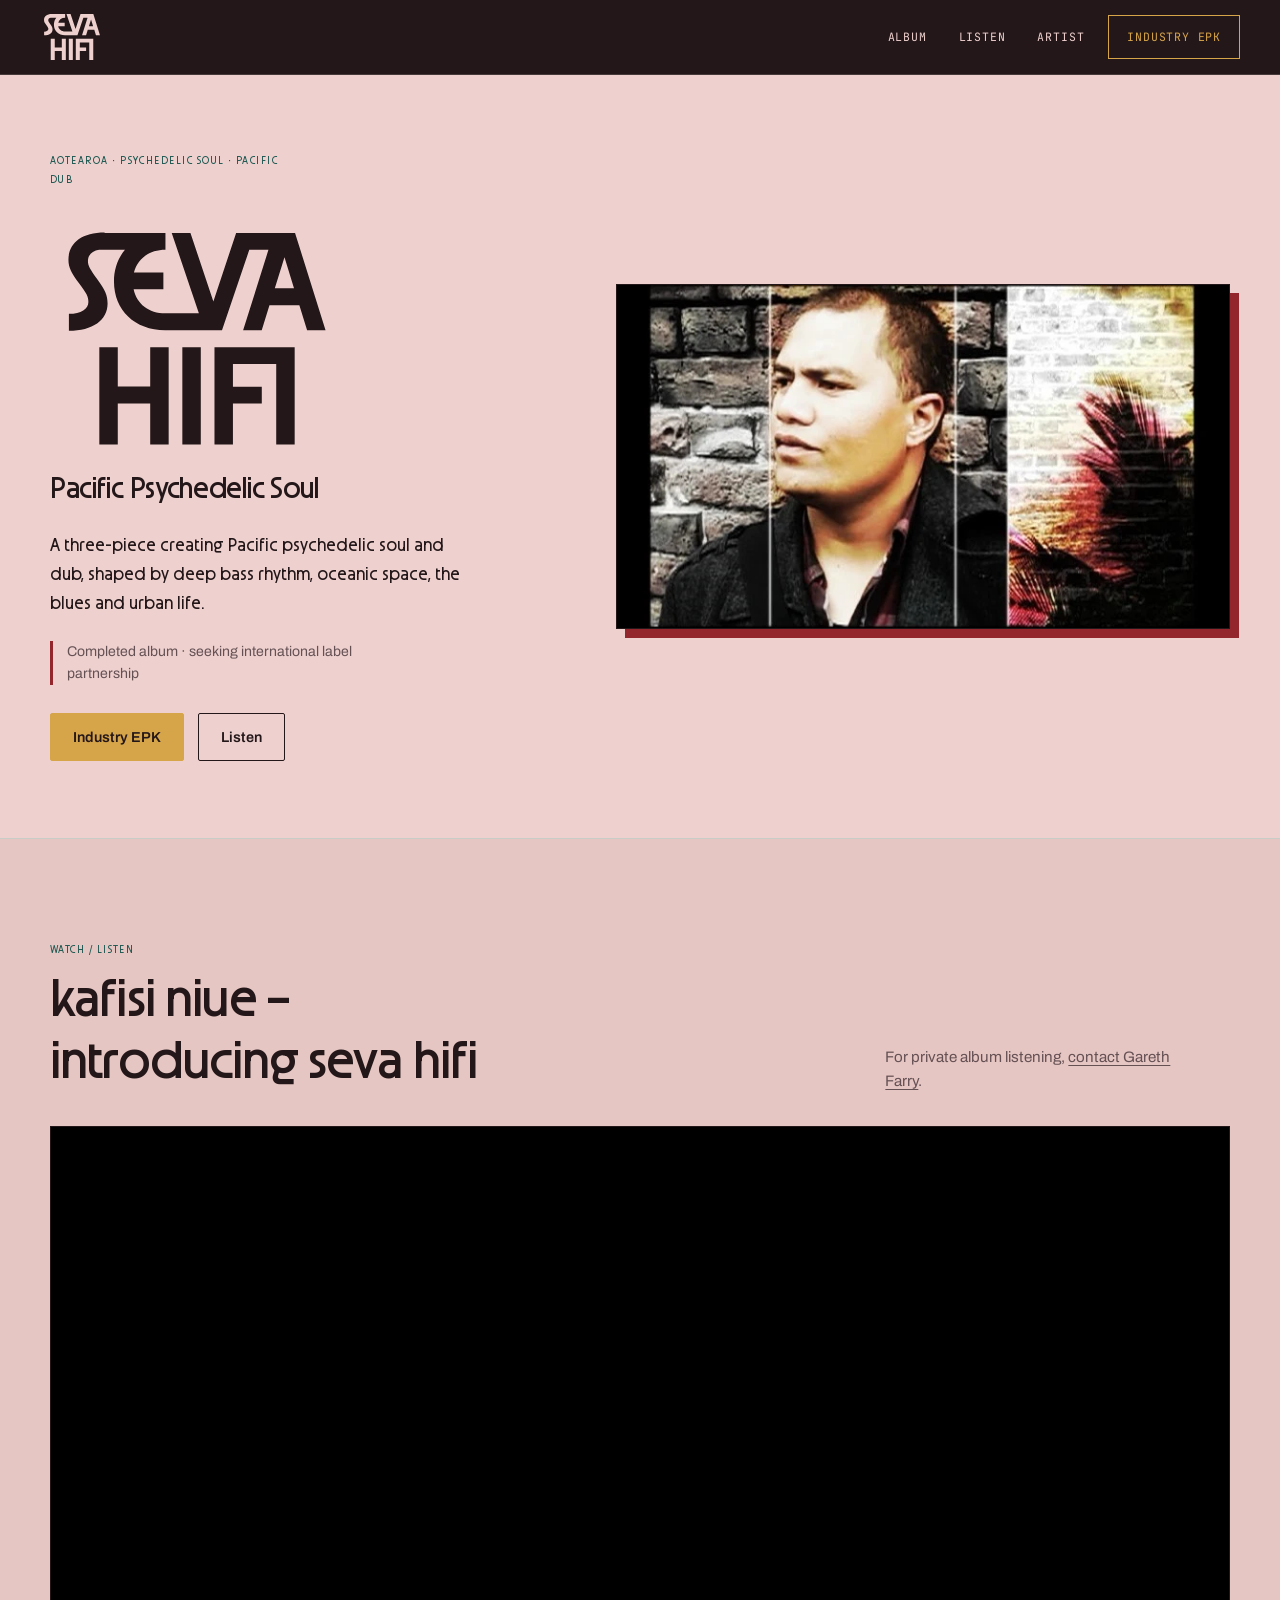
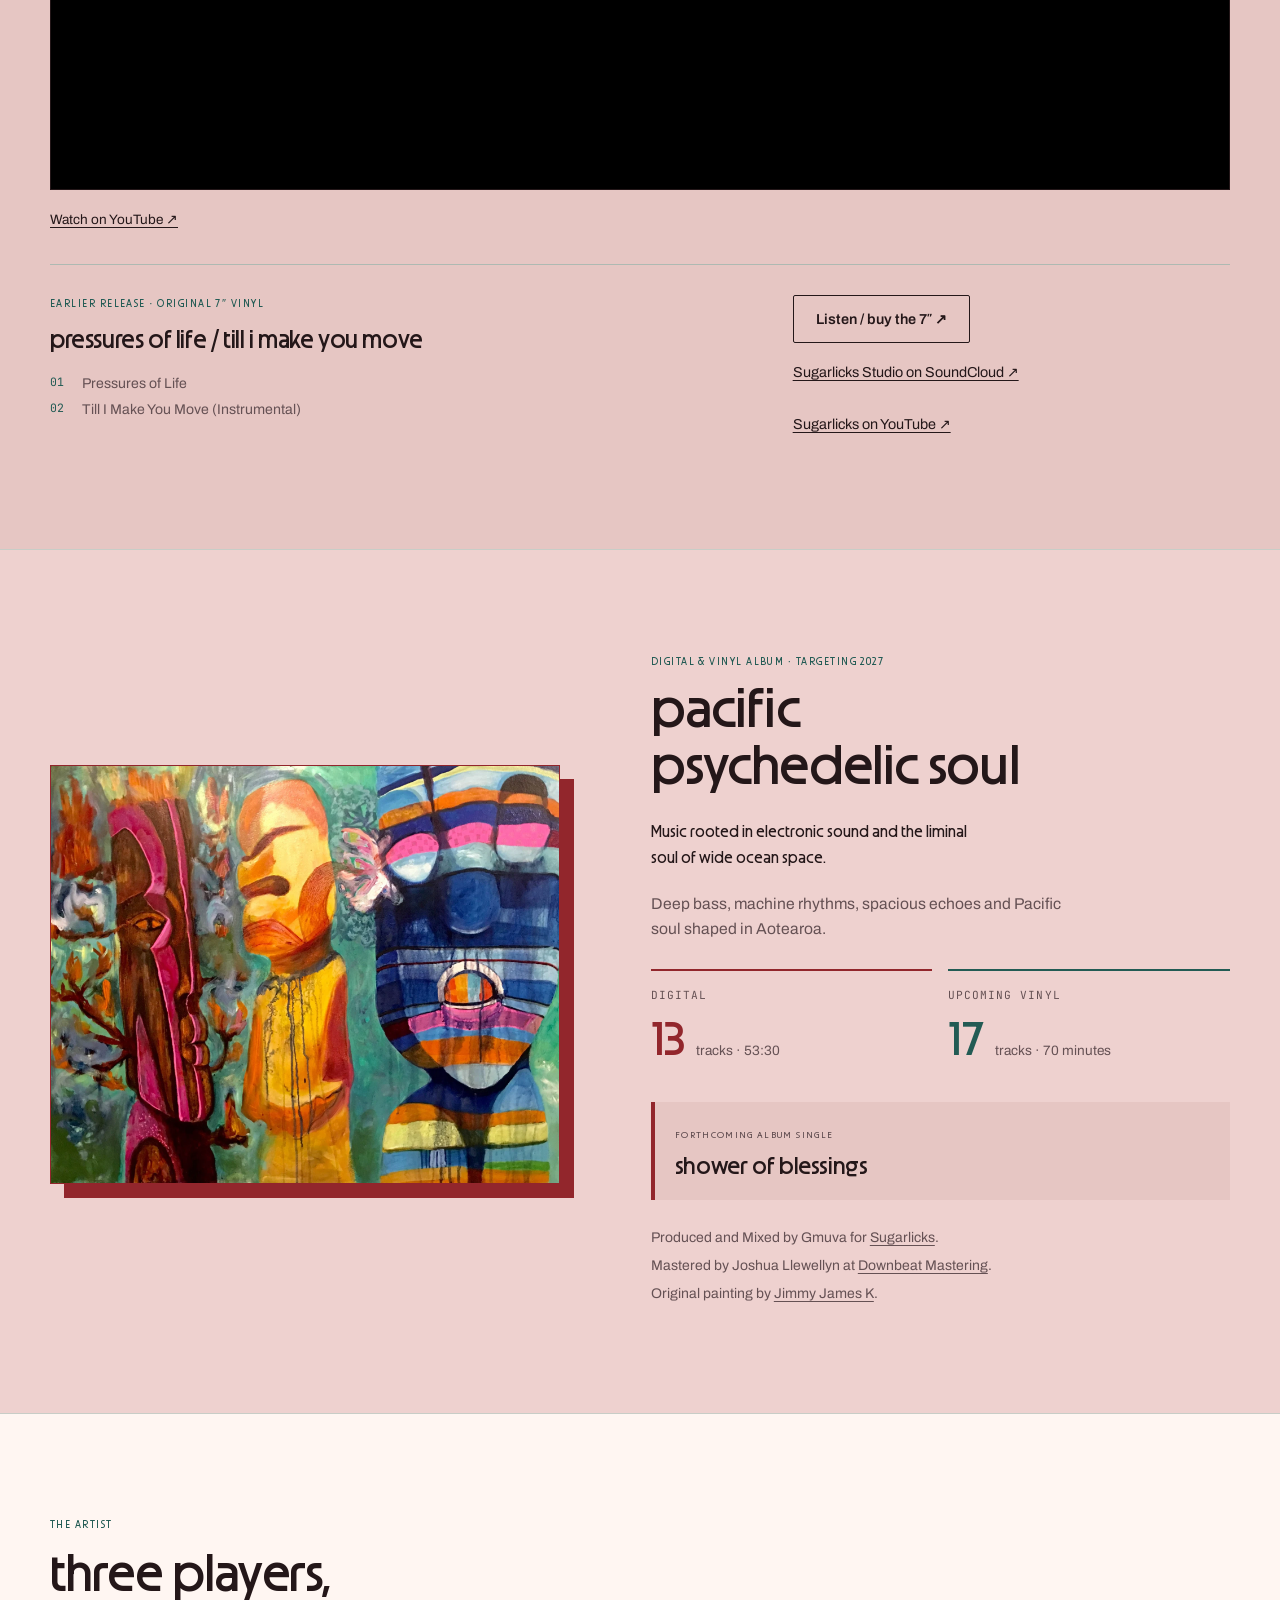
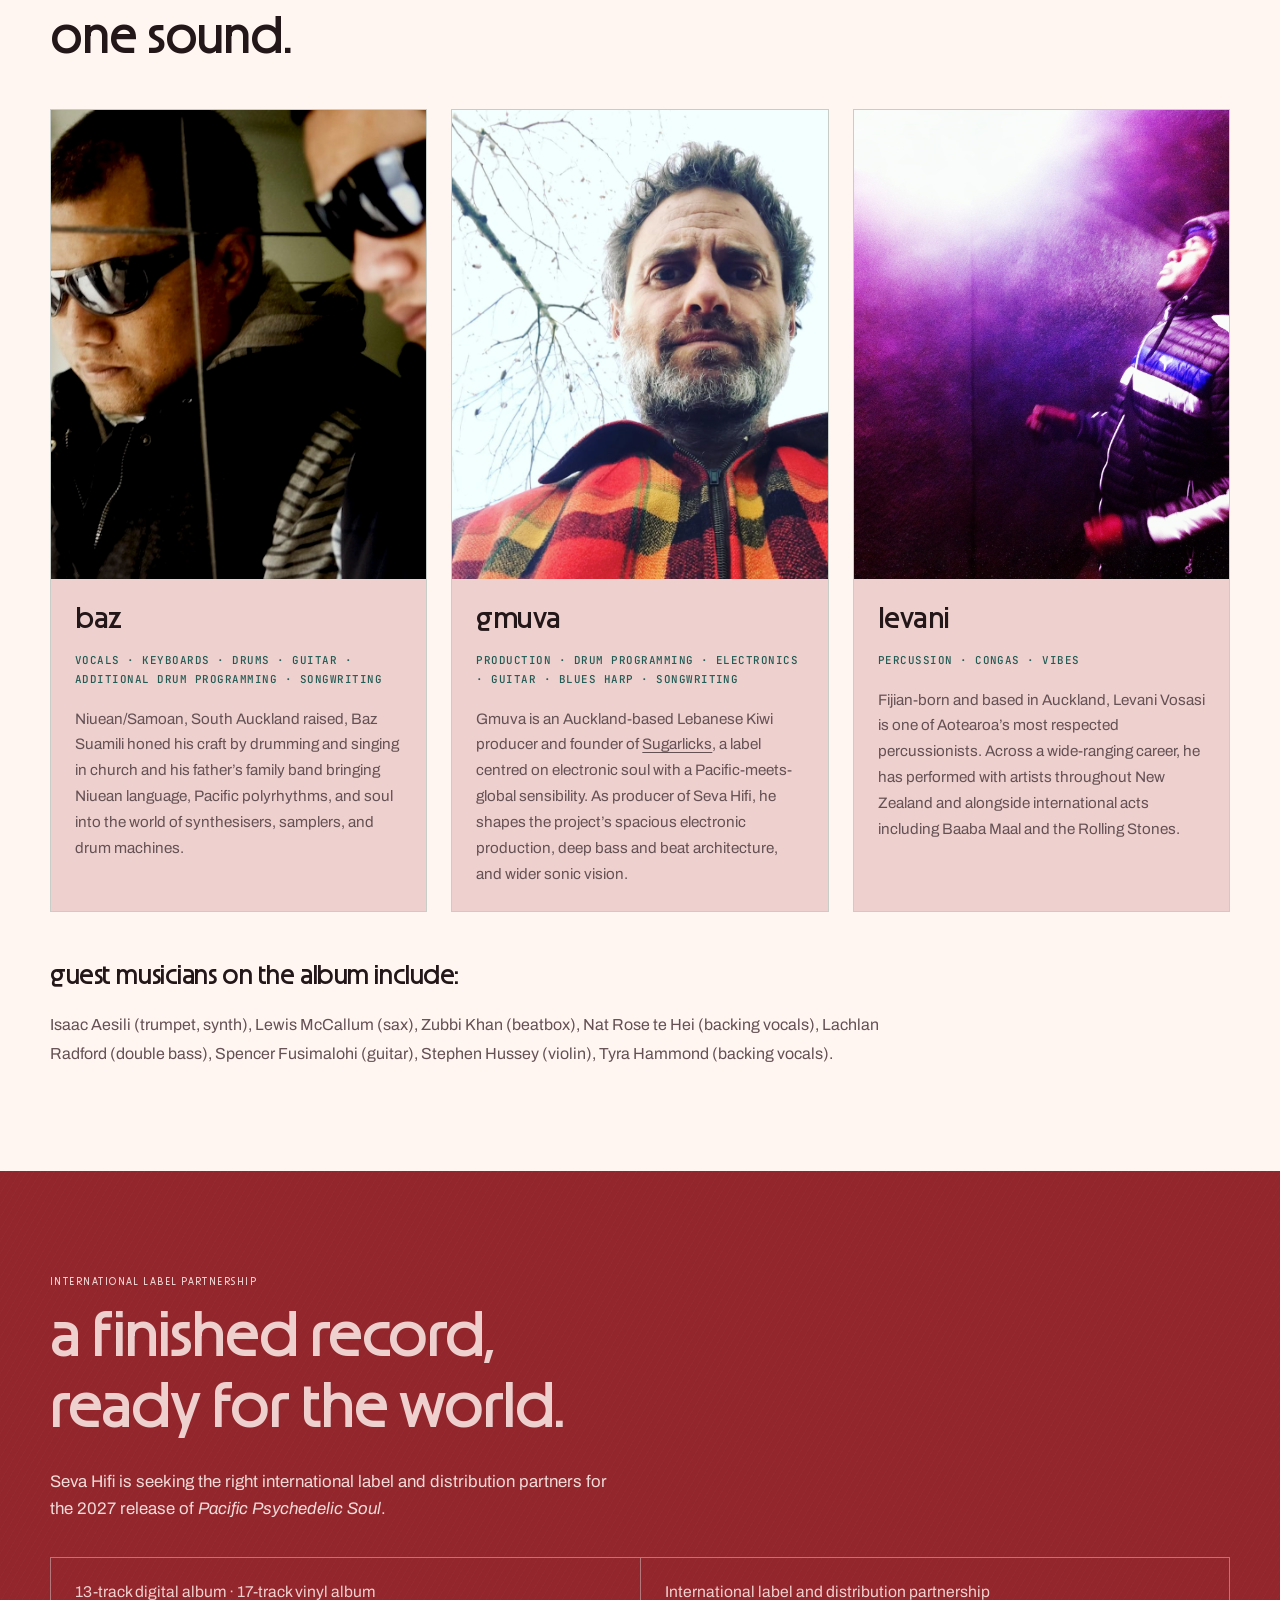
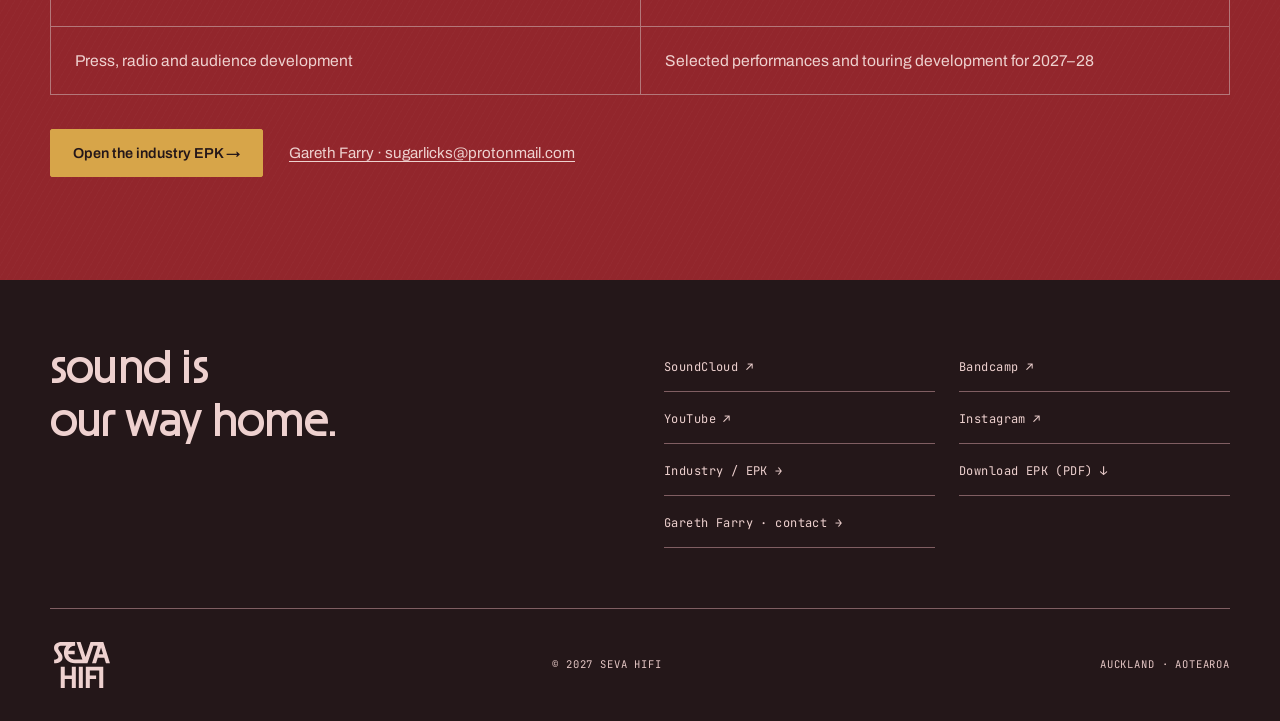
==== commit cf7cafd1: "Add album guest musicians and revise Seva Hifi album copy" ====
--- a/index.html
+++ b/index.html
@@ -17,7 +17,7 @@
 <link href="https://fonts.gstatic.com" rel="preconnect" crossorigin/>
 <link href="https://fonts.googleapis.com/css2?family=Archivo:wght@400;500;600&amp;family=JetBrains+Mono:wght@400;500&amp;display=swap" rel="stylesheet"/>
 <link href="assets/fonts/DualGrafika-v01.woff2" rel="preload" as="font" type="font/woff2" crossorigin="anonymous"/>
-<link href="assets/css/style.css?v=7-album-title" rel="stylesheet"/>
+<link href="assets/css/style.css?v=8-guests-blues" rel="stylesheet"/>
 </head>
 <body>
 <a class="skip-link" href="#main">Skip to content</a>
@@ -39,7 +39,7 @@
       <p class="eyebrow">Aotearoa · Psychedelic soul · Pacific dub</p>
       <h1 class="wordmark" id="artist-name"><img class="hero-logo" src="assets/brand/seva-hifi-logo-ink.svg" alt="Seva Hifi" width="1976" height="1674" fetchpriority="high"/></h1>
       <p class="hero-album-title">Pacific Psychedelic Soul</p>
-      <p class="hero-intro">A three-piece creating Pacific psychedelic soul and dub, shaped by deep bass rhythm, oceanic space and urban life.</p>
+      <p class="hero-intro">A three-piece creating Pacific psychedelic soul and dub, shaped by deep bass rhythm, oceanic space, the blues and urban life.</p>
       <p class="hero-status">Completed album · seeking international label partnership</p>
       <div class="actions hero-actions">
         <a class="button button-primary" href="epk/" target="_blank" rel="noopener">Industry EPK</a>
@@ -127,6 +127,10 @@
 <article class="artist-card gmuva reveal"><div class="artist-photo"><img alt="Producer Gmuva in a red checked shirt" src="assets/images/gmuva-artist.png" width="1009" height="1058" loading="lazy"/></div><div class="artist-info"><h3>Gmuva</h3><p class="artist-role">Production · Drum programming · Electronics · Guitar · Blues harp · Songwriting</p><p class="artist-bio">Gmuva is an Auckland-based Lebanese Kiwi producer and founder of <a href="https://sugarlicks.bandcamp.com/" target="_blank" rel="noopener">Sugarlicks</a>, a label centred on electronic soul with a Pacific-meets-global sensibility. As producer of Seva Hifi, he shapes the project’s spacious electronic production, deep bass and beat architecture, and wider sonic vision.</p></div></article>
 <article class="artist-card levani reveal"><div class="artist-photo"><img alt="Levani Vosasi performing under purple stage lights" src="assets/images/levani-artist.jpg" width="2048" height="1529" loading="lazy"/></div><div class="artist-info"><h3>Levani</h3><p class="artist-role">Percussion · Congas · Vibes</p><p class="artist-bio">Fijian-born and based in Auckland, Levani Vosasi is one of Aotearoa’s most respected percussionists. Across a wide-ranging career, he has performed with artists throughout New Zealand and alongside international acts including Baaba Maal and the Rolling Stones.</p></div></article>
     </div>
+    <section class="guest-musicians" aria-labelledby="guest-musicians-title">
+      <h3 id="guest-musicians-title">Guest musicians on the album include:</h3>
+      <p>Isaac Aesili (trumpet, synth), Lewis McCallum (sax), Zubbi Khan (beatbox), Nat Rose te Hei (backing vocals), Lachlan Radford (double bass), Spencer Fusimalohi (guitar), Stephen Hussey (violin), Tyra Hammond (backing vocals).</p>
+    </section>
   </div>
 </section>
 <section class="section pitch-section" aria-labelledby="pitch-heading">
@@ -155,7 +159,7 @@
       <a href="https://www.youtube.com/@sugarlicks" target="_blank" rel="noopener">YouTube ↗</a>
       <a href="https://www.instagram.com/sevahifi" target="_blank" rel="noopener">Instagram ↗</a>
       <a href="epk/" target="_blank" rel="noopener">Industry / EPK →</a>
-      <a href="epk/downloads/seva-hifi-epk-2027.pdf?v=2027-bios-links" download target="_blank" rel="noopener">Download EPK (PDF) ↓</a>
+      <a href="epk/downloads/seva-hifi-epk-2027.pdf?v=2027-guests-blues" download target="_blank" rel="noopener">Download EPK (PDF) ↓</a>
       <a href="mailto:sugarlicks@protonmail.com" target="_blank" rel="noopener">Gareth Farry · contact →</a>
     </div>
   </div>
--- a/assets/css/style.css
+++ b/assets/css/style.css
@@ -242,6 +242,10 @@
   margin: 0 0 18px;
 }
 .artist-bio { max-width: 44ch; margin: 0; font-size: .95rem; line-height: 1.7; color: var(--muted); }
+
+.guest-musicians { margin-top: 48px; }
+.guest-musicians h3 { margin: 0 0 16px; font-size: clamp(1.4rem,2.4vw,1.8rem); line-height: 1.2; }
+.guest-musicians p { max-width: 94ch; margin: 0; font-size: 1rem; line-height: 1.8; color: var(--muted); }
 
 .pitch-section {
   position: relative; color: var(--paper); background: var(--red);
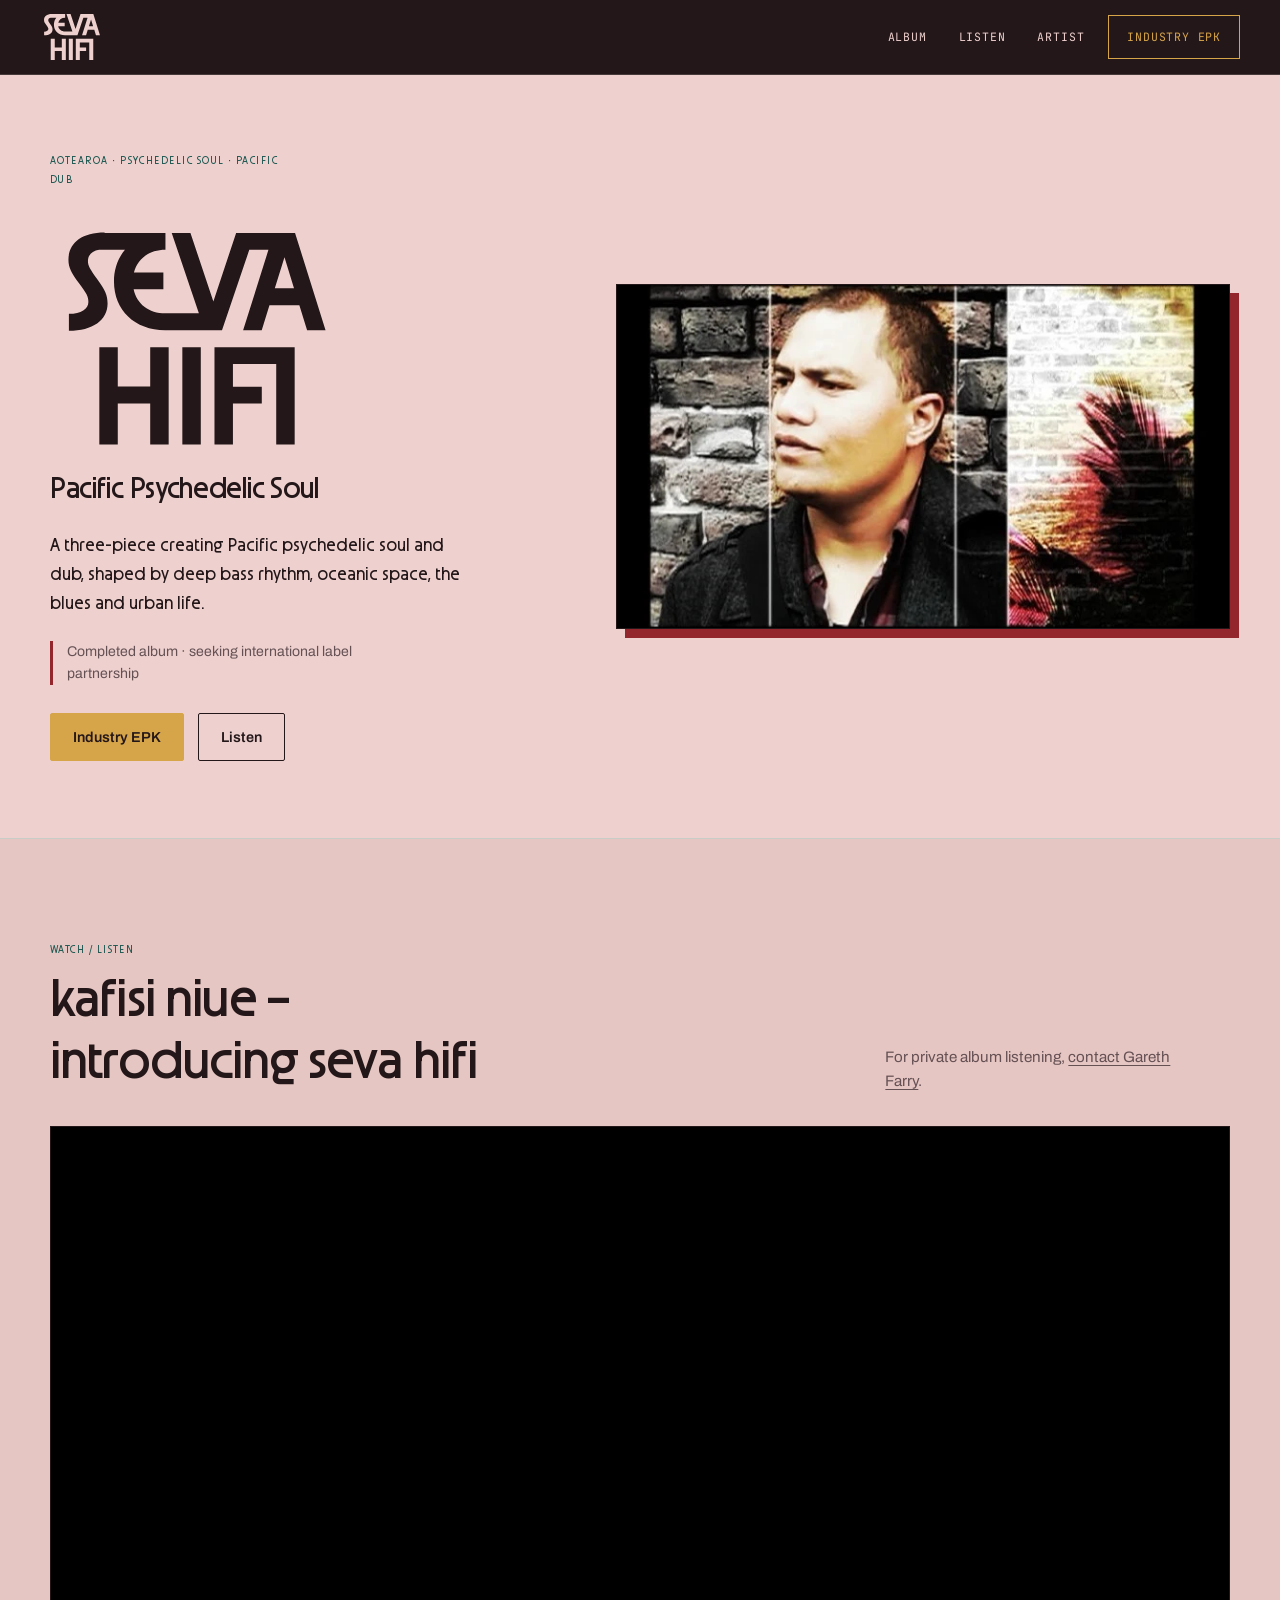
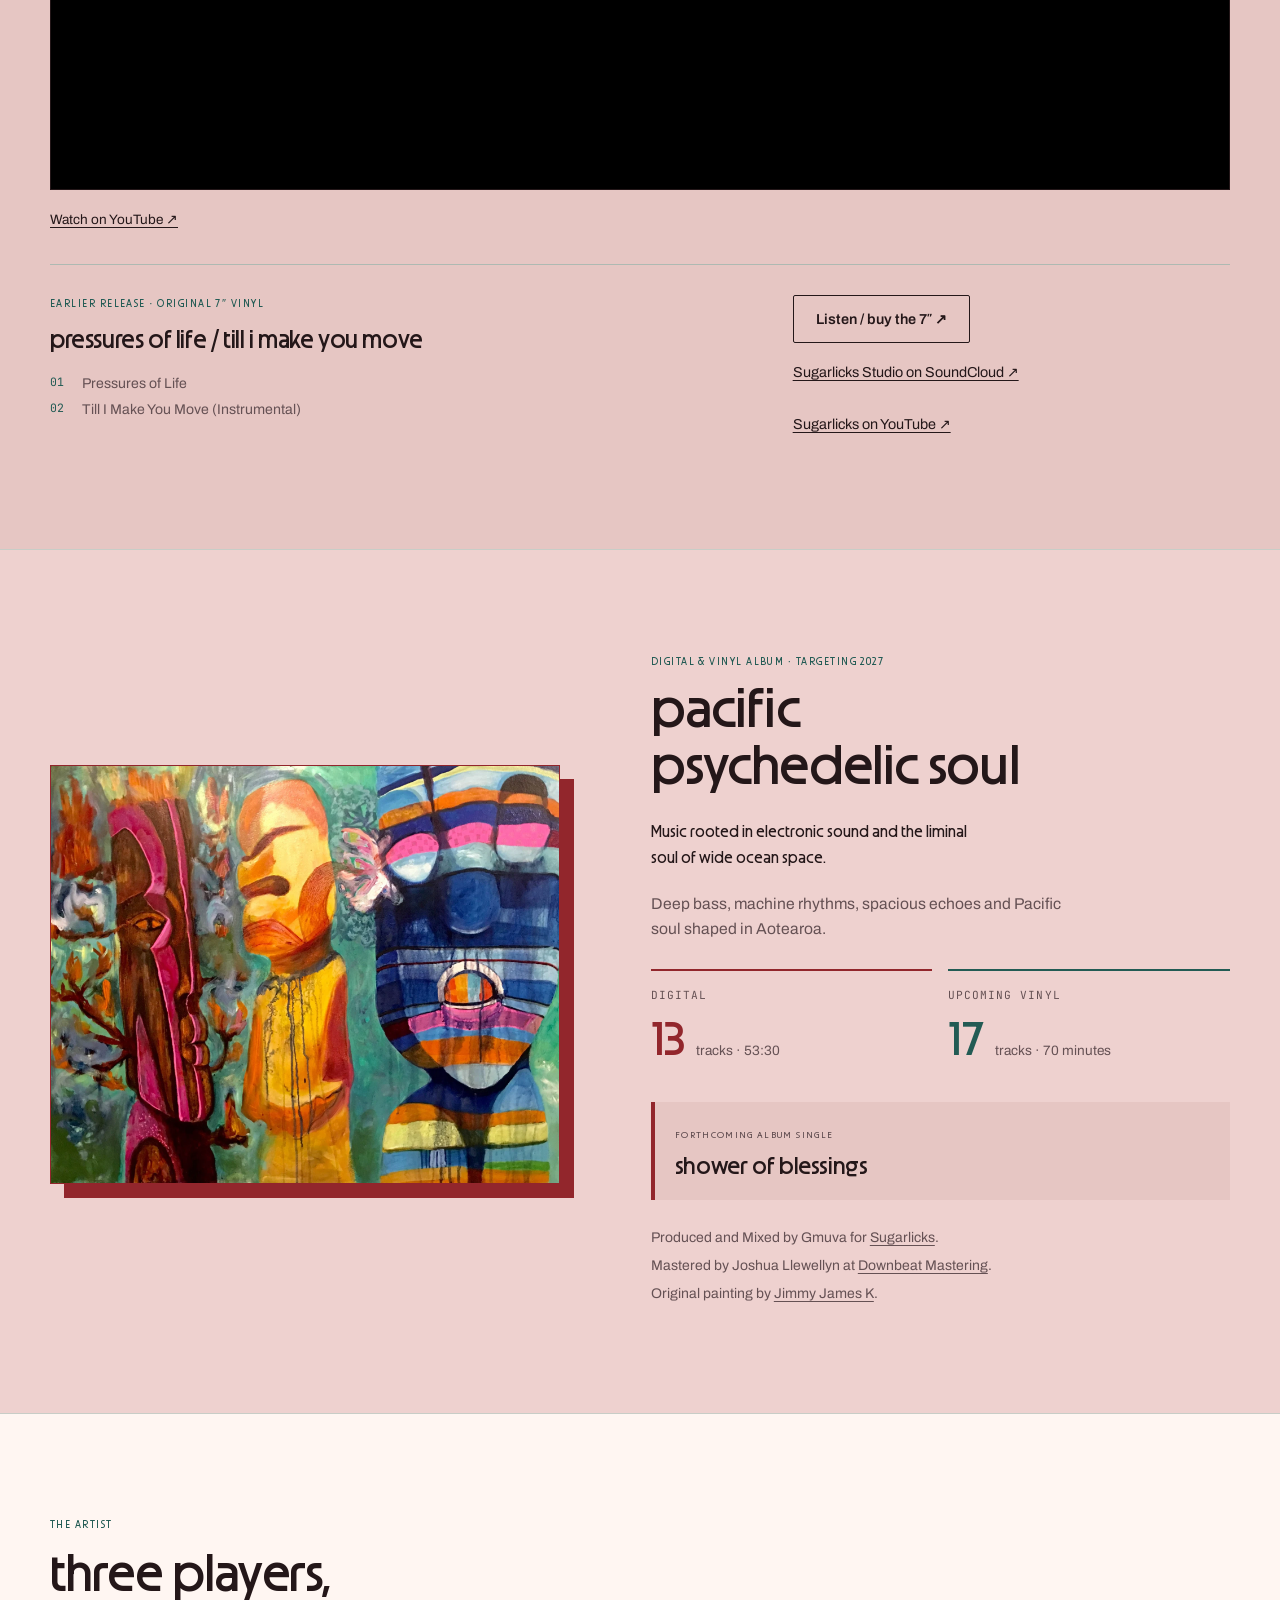
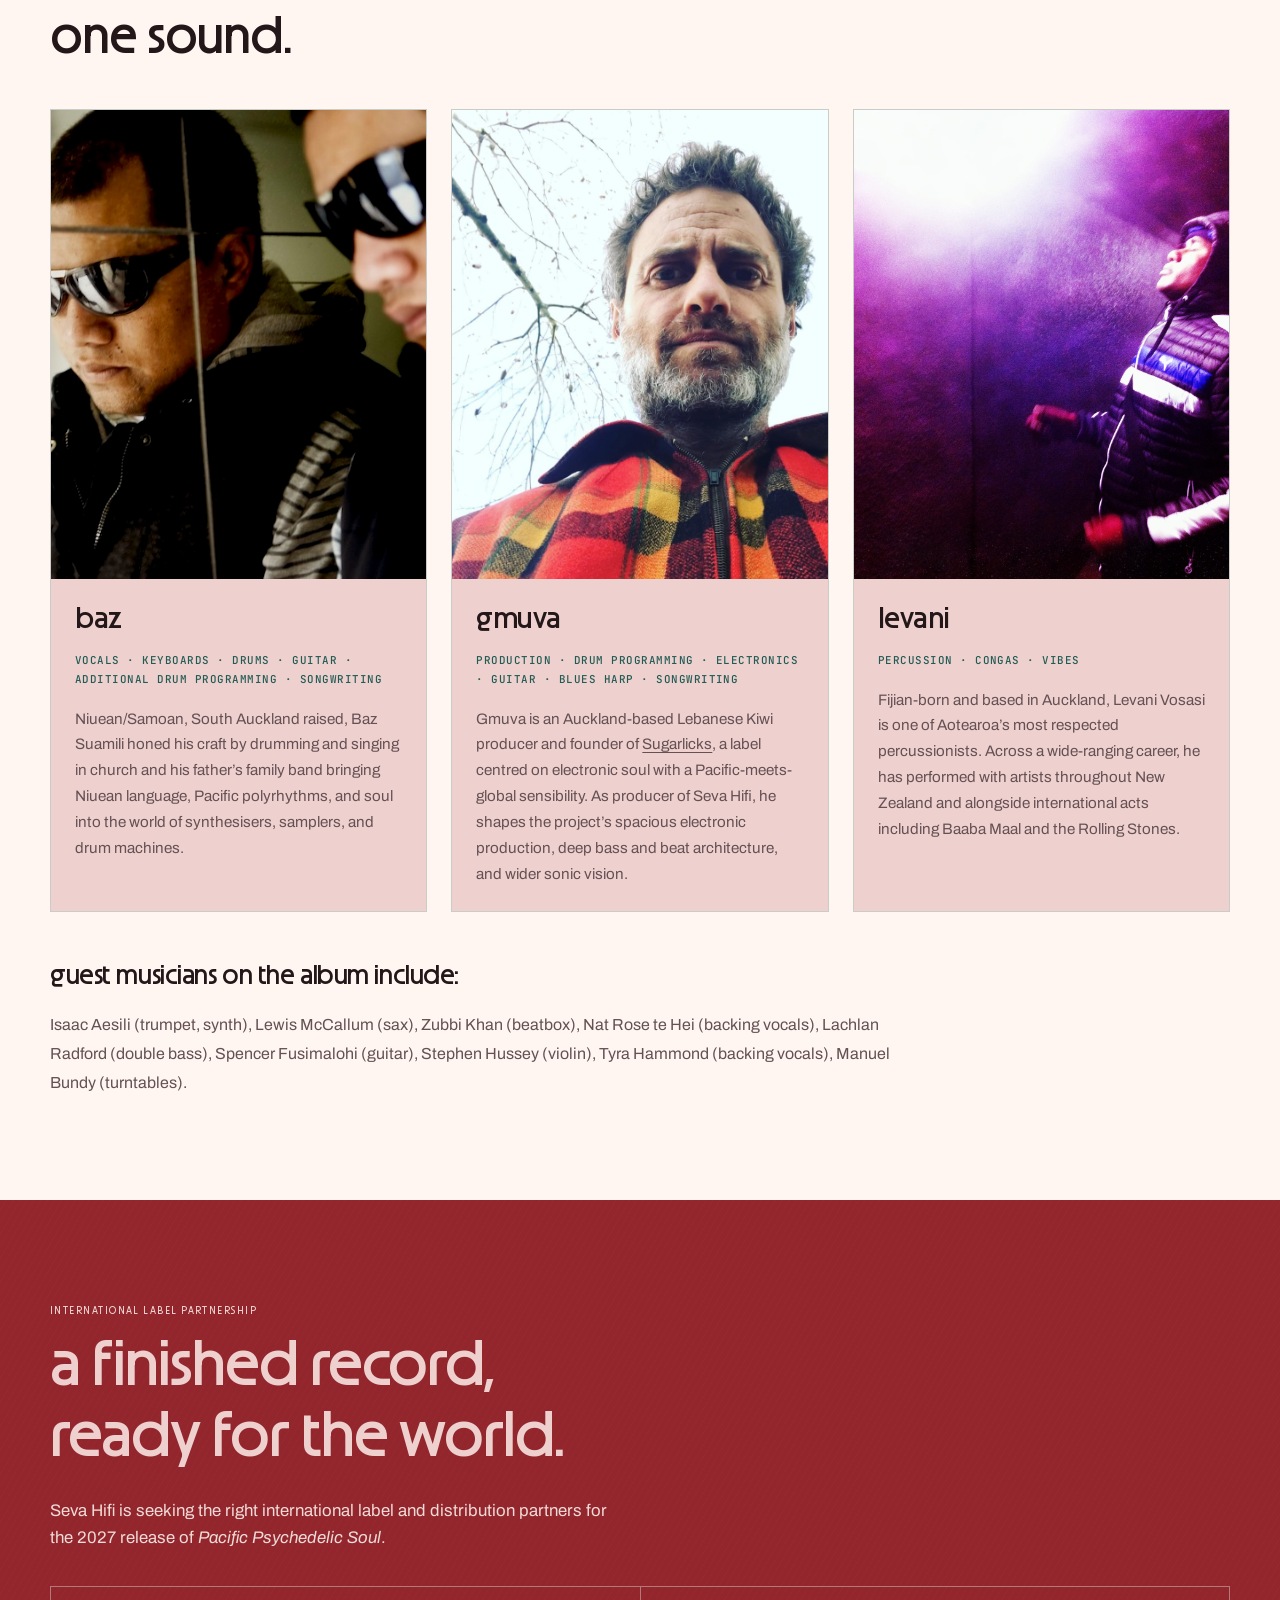
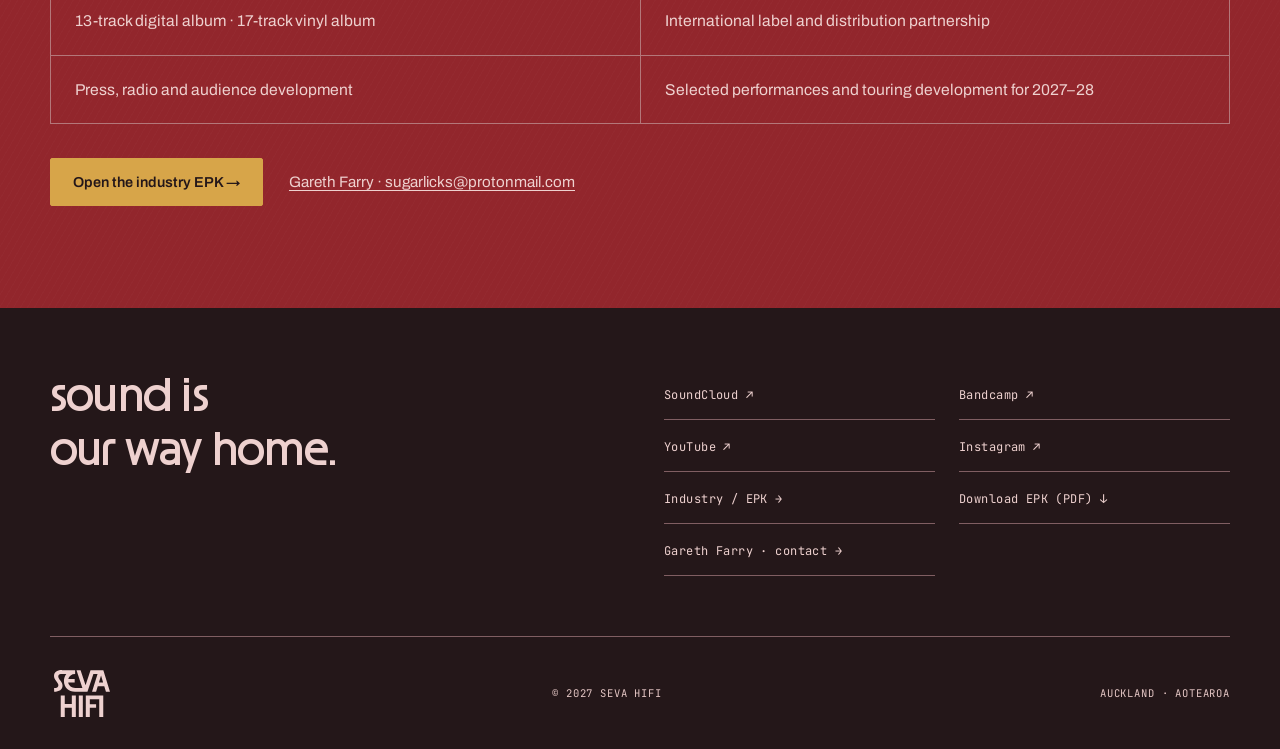
==== commit da4987ae: "Add Manuel Bundy to Seva Hifi guest musician credits" ====
--- a/index.html
+++ b/index.html
@@ -129,7 +129,7 @@
     </div>
     <section class="guest-musicians" aria-labelledby="guest-musicians-title">
       <h3 id="guest-musicians-title">Guest musicians on the album include:</h3>
-      <p>Isaac Aesili (trumpet, synth), Lewis McCallum (sax), Zubbi Khan (beatbox), Nat Rose te Hei (backing vocals), Lachlan Radford (double bass), Spencer Fusimalohi (guitar), Stephen Hussey (violin), Tyra Hammond (backing vocals).</p>
+      <p>Isaac Aesili (trumpet, synth), Lewis McCallum (sax), Zubbi Khan (beatbox), Nat Rose te Hei (backing vocals), Lachlan Radford (double bass), Spencer Fusimalohi (guitar), Stephen Hussey (violin), Tyra Hammond (backing vocals), Manuel Bundy (turntables).</p>
     </section>
   </div>
 </section>
@@ -159,7 +159,7 @@
       <a href="https://www.youtube.com/@sugarlicks" target="_blank" rel="noopener">YouTube ↗</a>
       <a href="https://www.instagram.com/sevahifi" target="_blank" rel="noopener">Instagram ↗</a>
       <a href="epk/" target="_blank" rel="noopener">Industry / EPK →</a>
-      <a href="epk/downloads/seva-hifi-epk-2027.pdf?v=2027-guests-blues" download target="_blank" rel="noopener">Download EPK (PDF) ↓</a>
+      <a href="epk/downloads/seva-hifi-epk-2027.pdf?v=2027-guests-bundy" download target="_blank" rel="noopener">Download EPK (PDF) ↓</a>
       <a href="mailto:sugarlicks@protonmail.com" target="_blank" rel="noopener">Gareth Farry · contact →</a>
     </div>
   </div>
